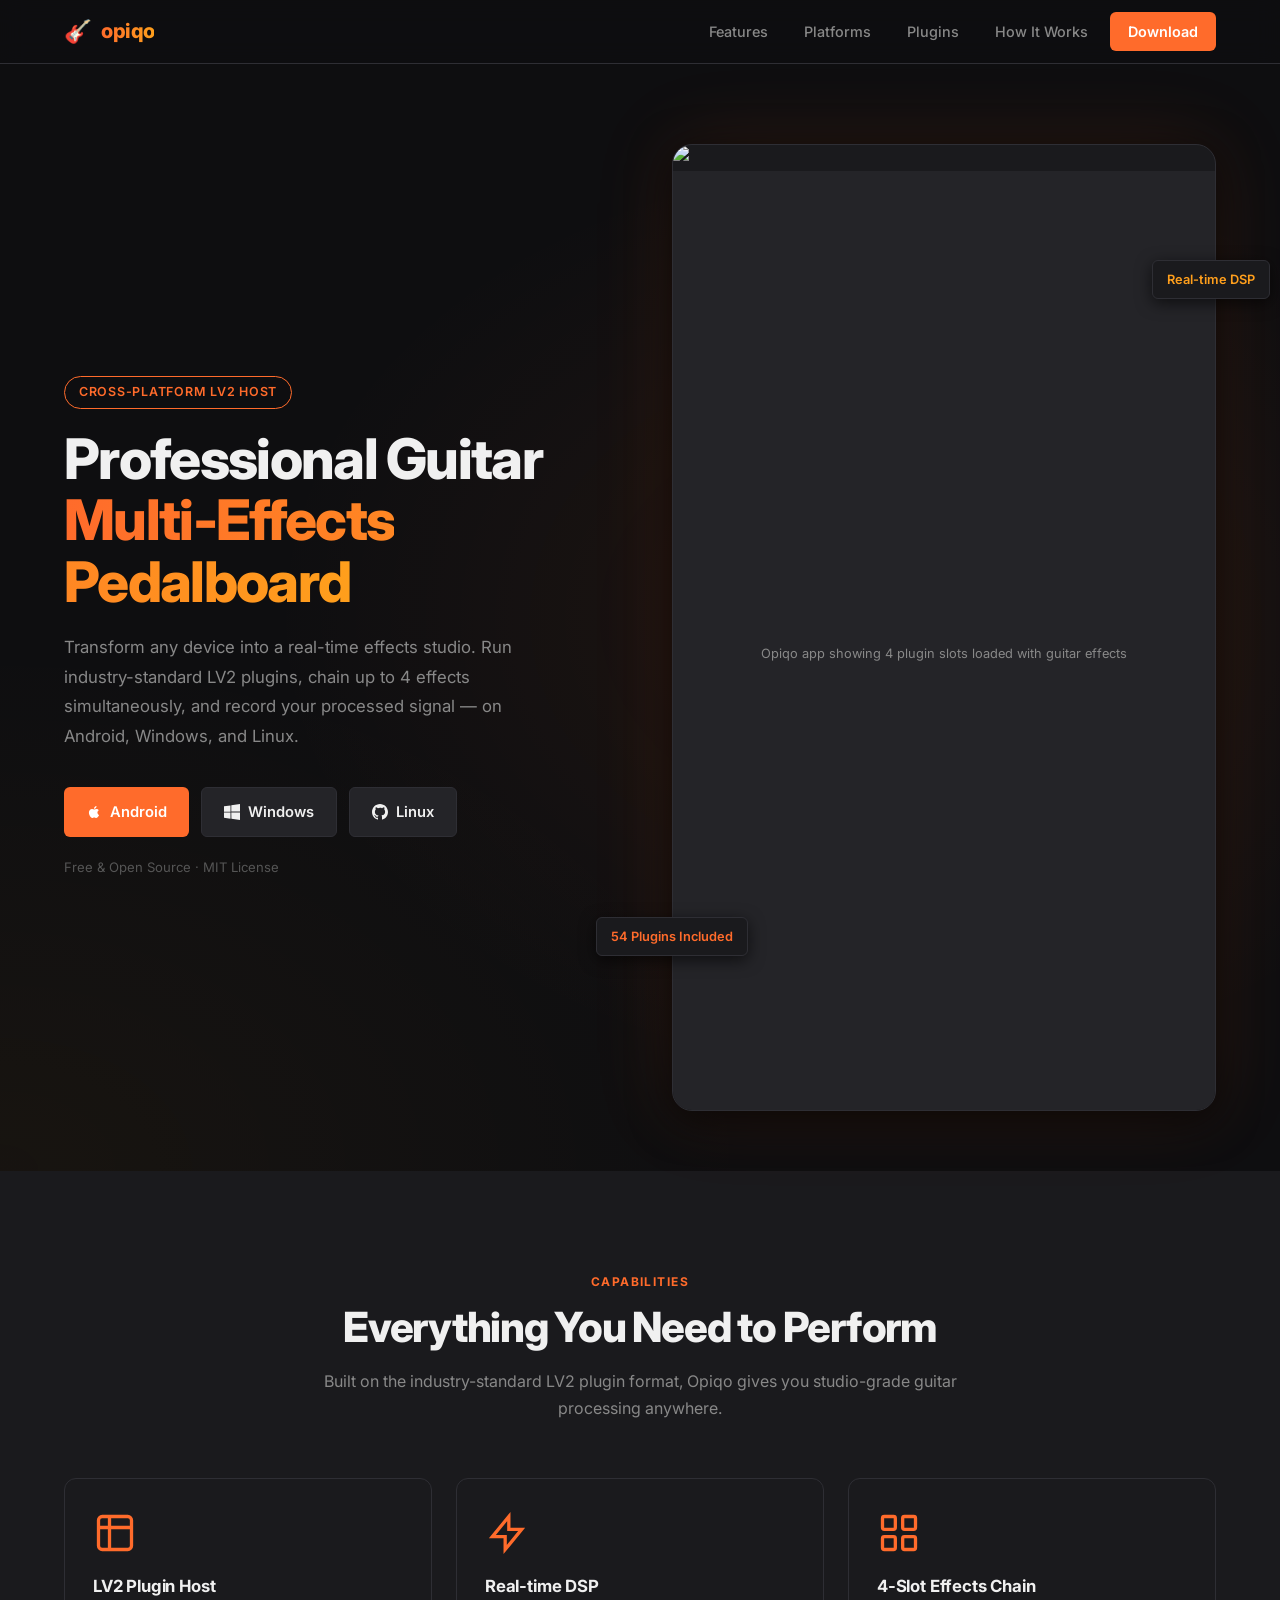
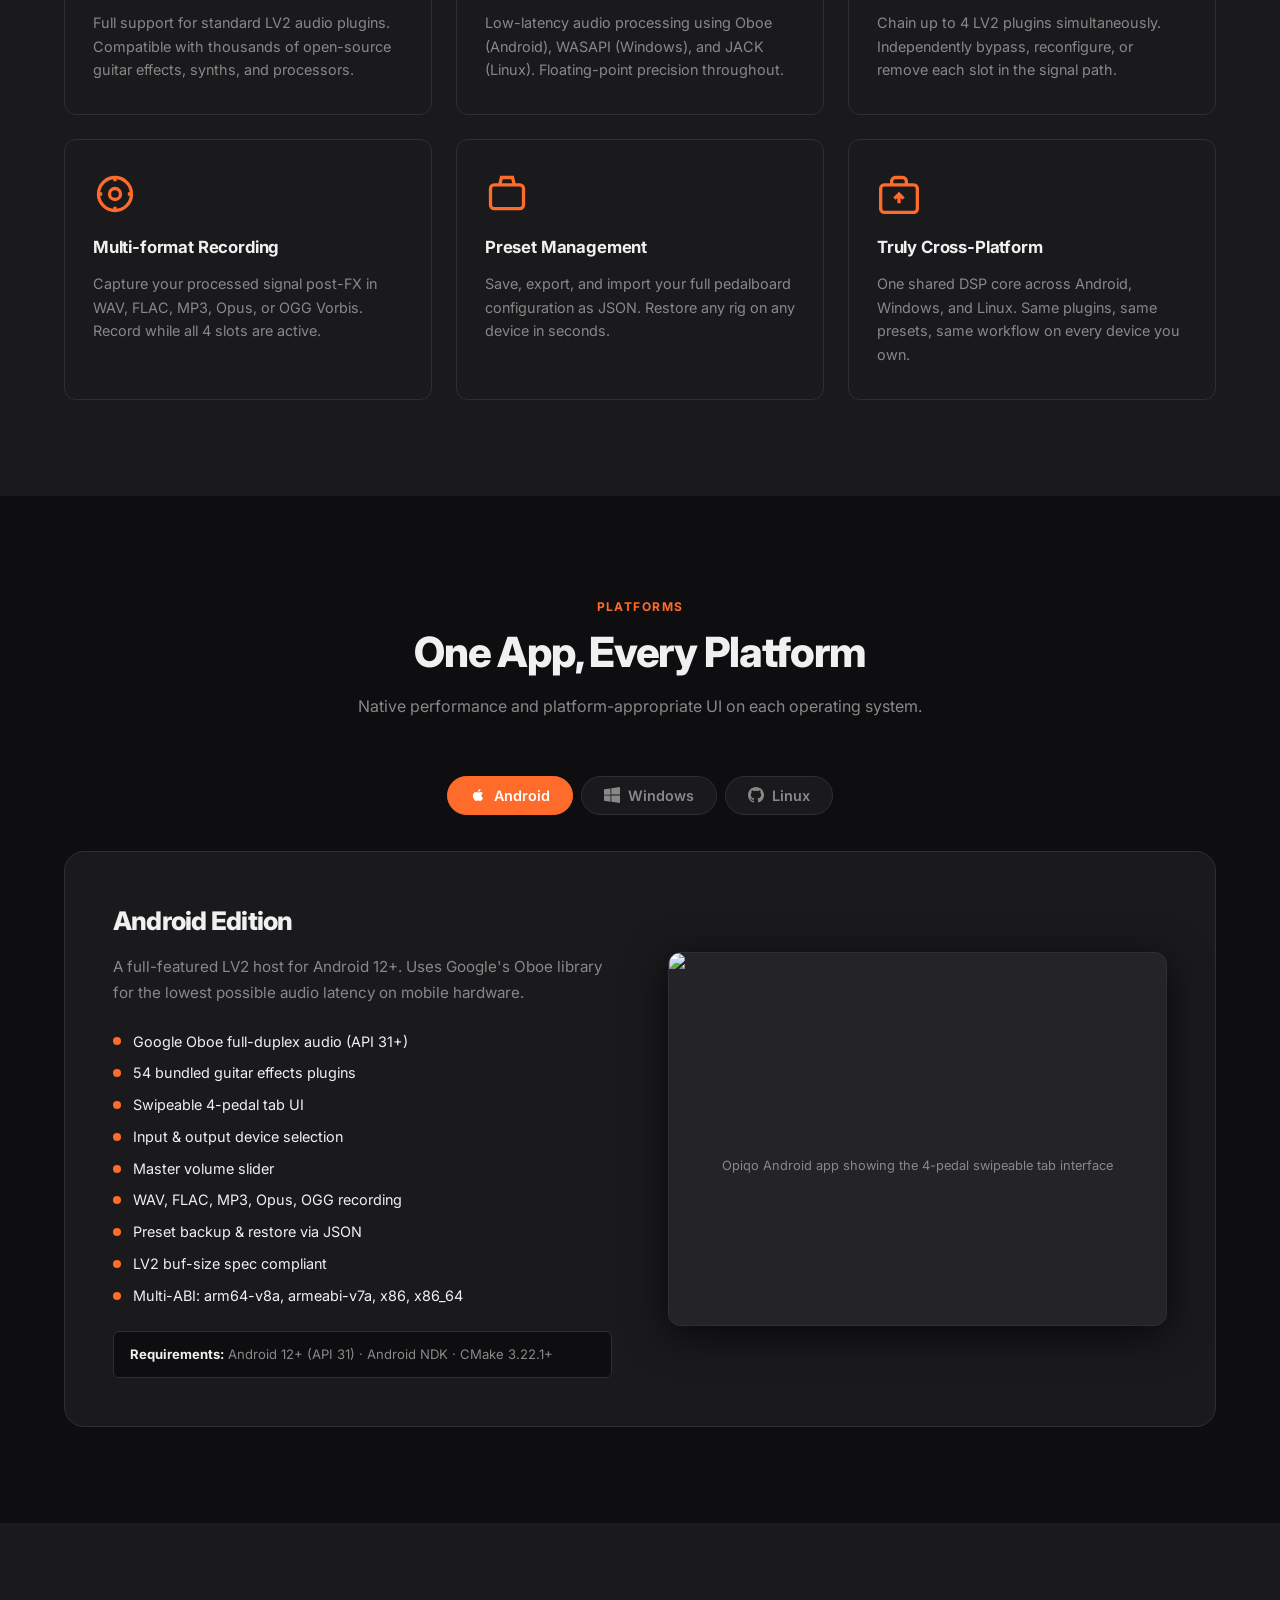
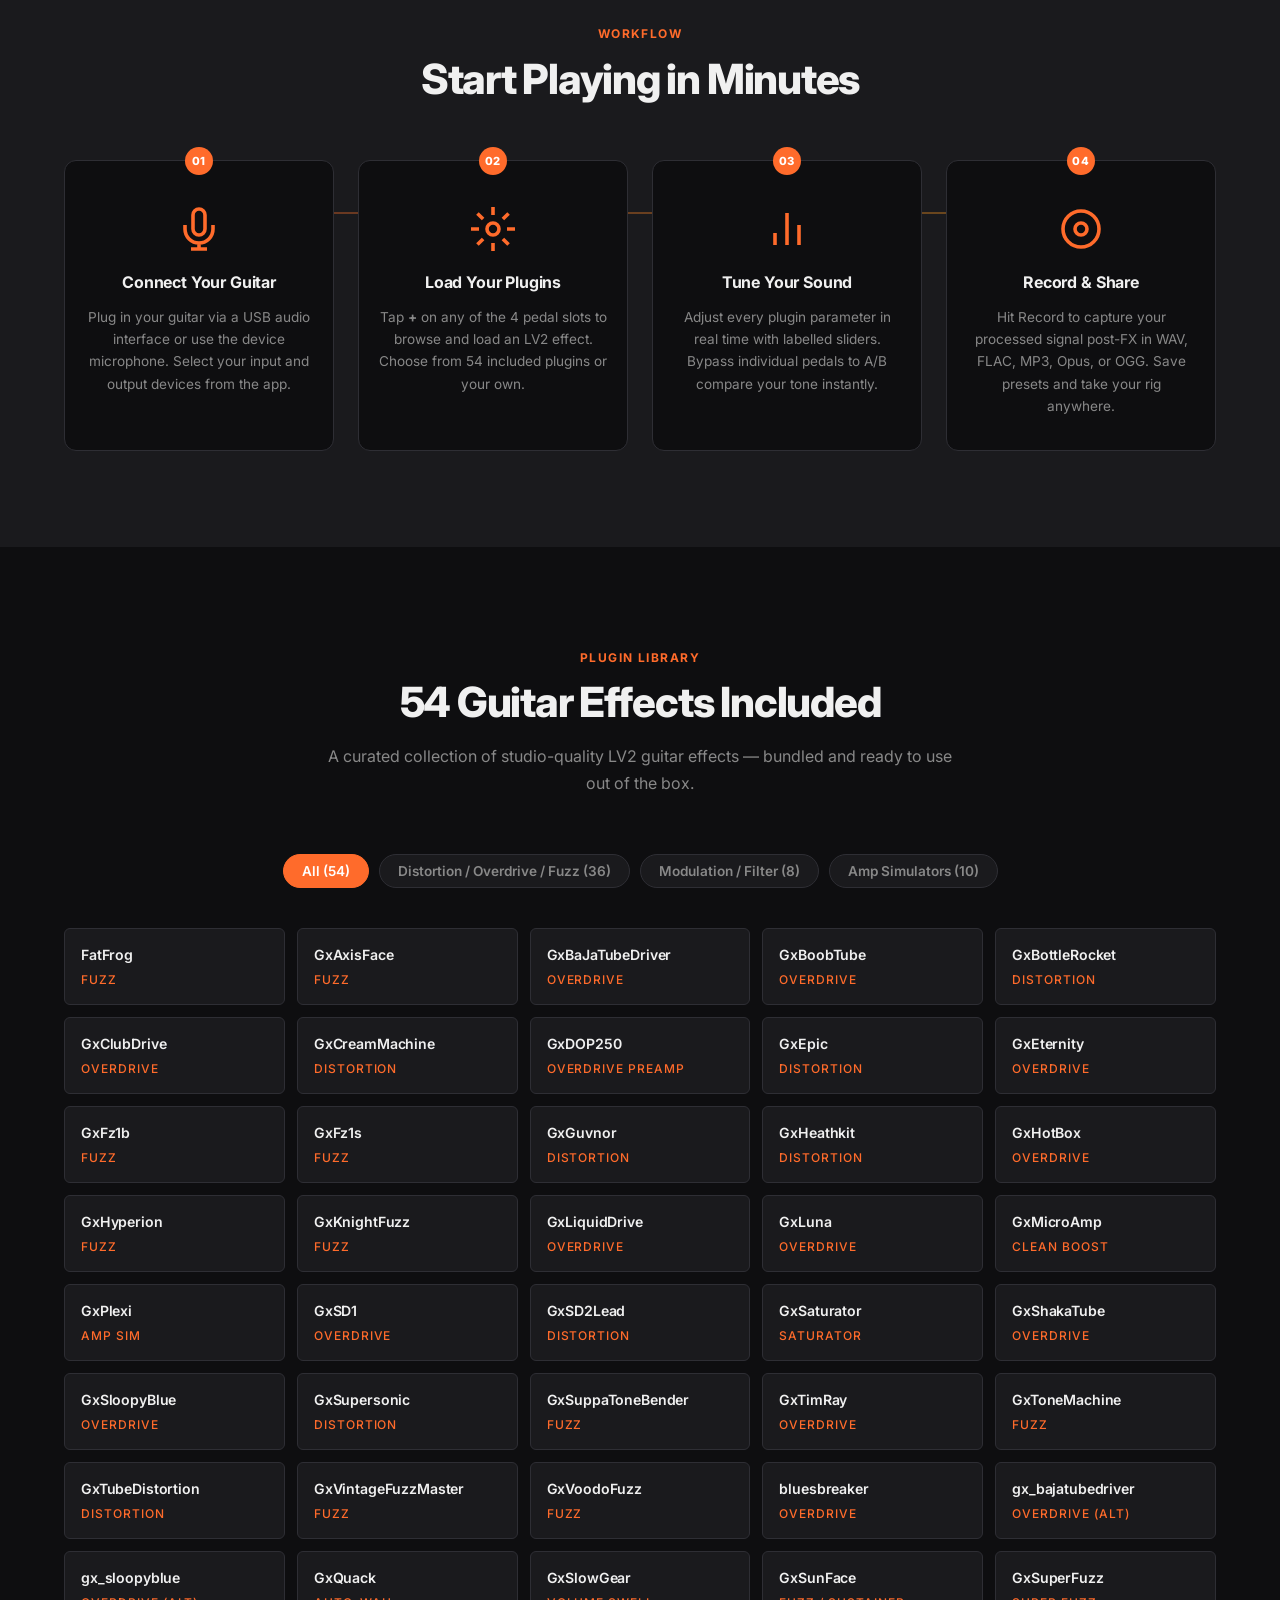
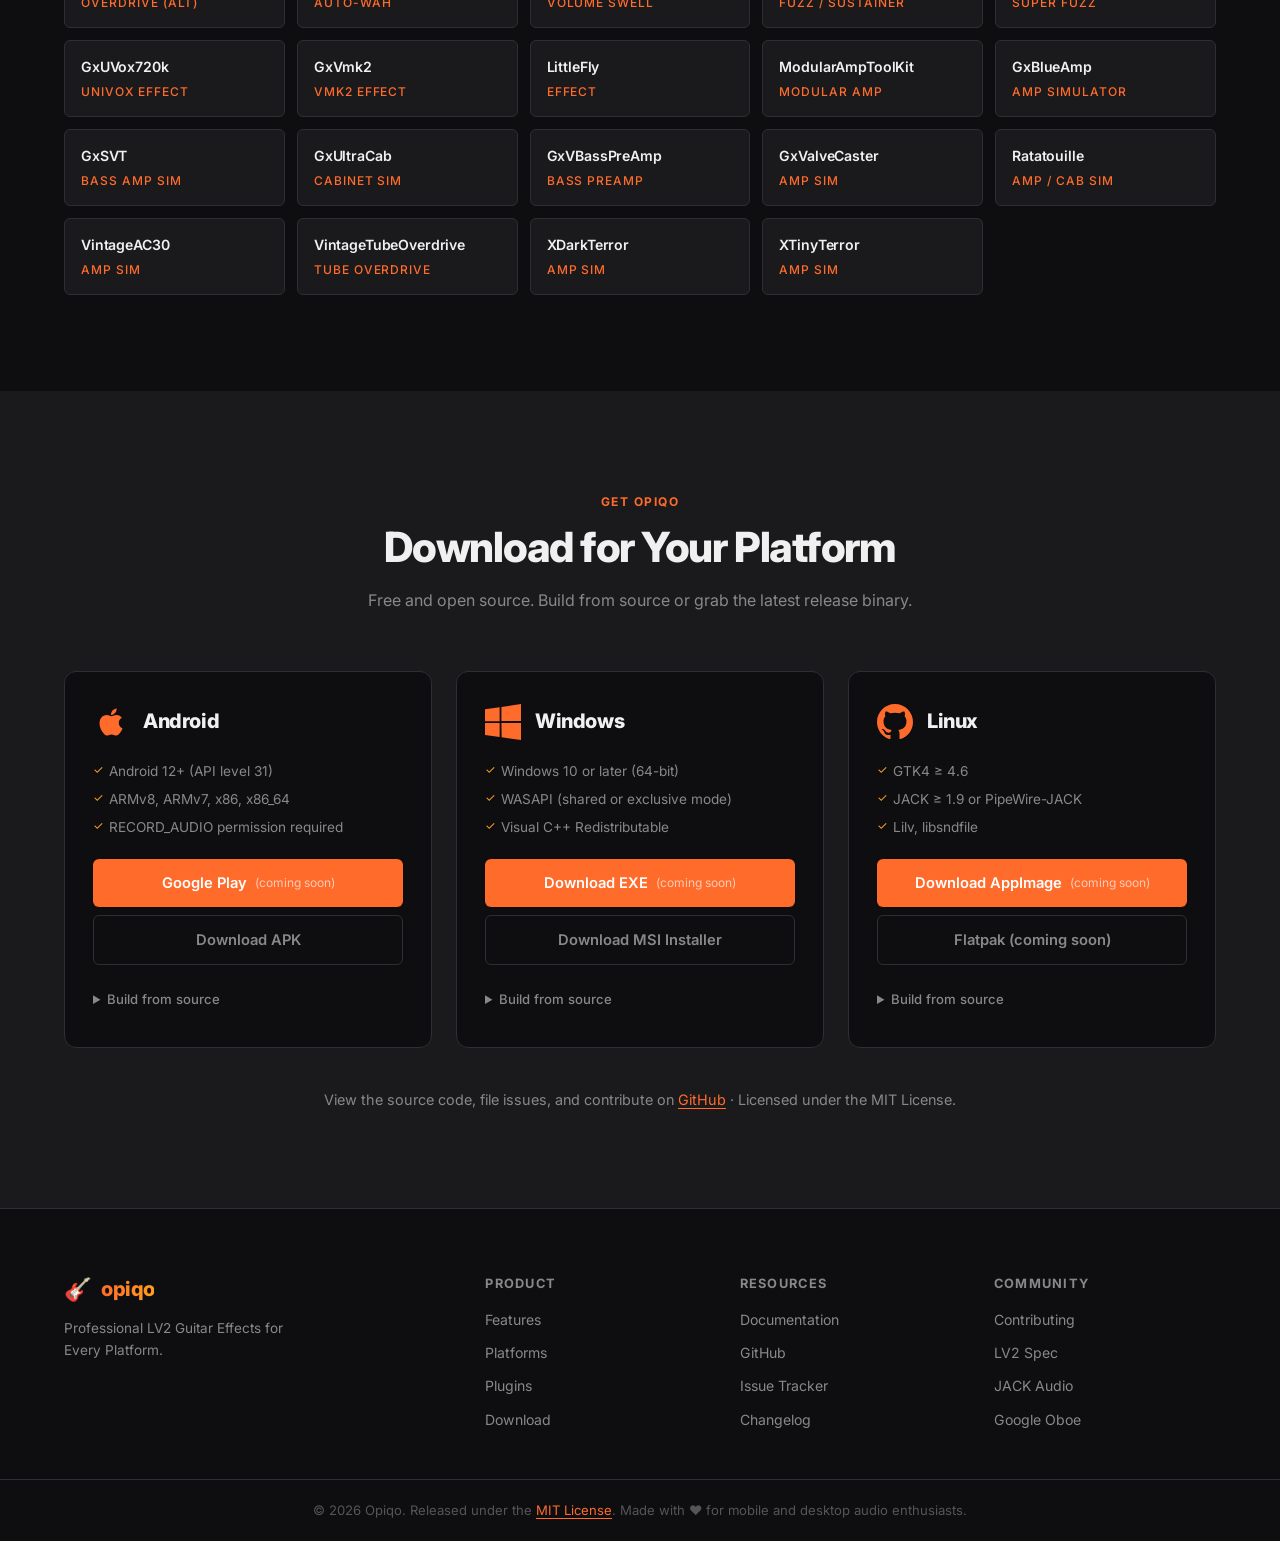
==== index.html @ a272e839 "first commit" ====
<!DOCTYPE html>
<html lang="en">
<head>
  <meta charset="UTF-8" />
  <meta name="viewport" content="width=device-width, initial-scale=1.0" />
  <meta name="description" content="Opiqo — Professional LV2 Guitar Multi-Effects Pedalboard for Android, Windows and Linux. Real-time processing, 4 plugin slots, 54 bundled effects." />
  <meta property="og:title" content="Opiqo — Guitar Multi-Effects Pedalboard" />
  <meta property="og:description" content="Professional LV2 guitar effects for Android, Windows and Linux. Real-time DSP, 4 plugin slots, 54 bundled effects." />
  <meta property="og:type" content="website" />
  <title>Opiqo — Guitar Multi-Effects Pedalboard</title>
  <link rel="preconnect" href="https://fonts.googleapis.com" />
  <link rel="preconnect" href="https://fonts.gstatic.com" crossorigin />
  <link href="https://fonts.googleapis.com/css2?family=Inter:wght@400;500;600;700;800&display=swap" rel="stylesheet" />
  <link rel="stylesheet" href="css/style.css" />
</head>
<body>

  <!-- ===== NAVBAR ===== -->
  <header class="navbar" id="navbar">
    <div class="container navbar__inner">
      <a href="#" class="navbar__logo" aria-label="Opiqo home">
        <span class="logo-icon" aria-hidden="true">🎸</span>
        <span class="logo-text">opiqo</span>
      </a>
      <nav class="navbar__nav" id="navMenu" aria-label="Main navigation">
        <a href="#features" class="nav-link">Features</a>
        <a href="#platforms" class="nav-link">Platforms</a>
        <a href="#plugins" class="nav-link">Plugins</a>
        <a href="#how-it-works" class="nav-link">How It Works</a>
        <a href="#download" class="nav-link nav-link--cta">Download</a>
      </nav>
      <button class="navbar__hamburger" id="hamburgerBtn" aria-label="Toggle navigation" aria-expanded="false" aria-controls="navMenu">
        <span></span><span></span><span></span>
      </button>
    </div>
  </header>

  <main>

    <!-- ===== HERO ===== -->
    <section class="hero" id="hero">
      <div class="container hero__inner">
        <div class="hero__text">
          <span class="hero__badge">Cross-Platform LV2 Host</span>
          <h1 class="hero__title">Professional Guitar<br /><span class="gradient-text">Multi-Effects Pedalboard</span></h1>
          <p class="hero__sub">Transform any device into a real-time effects studio. Run industry-standard LV2 plugins, chain up to 4 effects simultaneously, and record your processed signal — on Android, Windows, and Linux.</p>
          <div class="hero__ctas">
            <a href="#download" class="btn btn--primary">
              <svg class="btn__icon" aria-hidden="true" viewBox="0 0 24 24" fill="currentColor"><path d="M17.05 20.28c-.98.95-2.05.8-3.08.35-1.09-.46-2.09-.48-3.24 0-1.44.62-2.2.44-3.06-.35C2.79 15.25 3.51 7.7 9.05 7.4c1.38.07 2.33.74 3.13.8 1.19-.24 2.33-.93 3.6-.84 1.53.12 2.68.72 3.44 1.84-3.13 1.87-2.38 5.98.48 7.13-.57 1.39-1.32 2.76-2.65 3.95zM12.03 7.25c-.15-2.23 1.66-4.07 3.74-4.25.29 2.58-2.34 4.5-3.74 4.25z"/></svg>
              Android
            </a>
            <a href="#download" class="btn btn--secondary">
              <svg class="btn__icon" aria-hidden="true" viewBox="0 0 24 24" fill="currentColor"><path d="M0 3.449L9.75 2.1v9.451H0m10.949-9.602L24 0v11.4H10.949M0 12.6h9.75v9.451L0 20.699M10.949 12.6H24V24l-12.9-1.801"/></svg>
              Windows
            </a>
            <a href="#download" class="btn btn--secondary">
              <svg class="btn__icon" aria-hidden="true" viewBox="0 0 24 24" fill="currentColor"><path d="M12 0C5.374 0 0 5.373 0 12c0 5.302 3.438 9.8 8.207 11.387.6.113.793-.261.793-.577v-2.234c-3.338.726-4.033-1.416-4.033-1.416-.546-1.387-1.333-1.756-1.333-1.756-1.089-.745.083-.729.083-.729 1.205.084 1.839 1.237 1.839 1.237 1.07 1.834 2.807 1.304 3.492.997.107-.775.418-1.305.762-1.604-2.665-.305-5.467-1.334-5.467-5.931 0-1.311.469-2.381 1.236-3.221-.124-.303-.535-1.524.117-3.176 0 0 1.008-.322 3.301 1.23A11.509 11.509 0 0112 5.803c1.02.005 2.047.138 3.006.404 2.291-1.552 3.297-1.23 3.297-1.23.653 1.653.242 2.874.118 3.176.77.84 1.235 1.911 1.235 3.221 0 4.609-2.807 5.624-5.479 5.921.43.372.823 1.102.823 2.222v3.293c0 .319.192.694.801.576C20.566 21.797 24 17.3 24 12c0-6.627-5.373-12-12-12z"/></svg>
              Linux
            </a>
          </div>
          <p class="hero__note">Free &amp; Open Source · MIT License</p>
        </div>
        <div class="hero__visual">
          <div class="hero__screenshot-wrap">
            <img src="assets/screenshots/hero-app.png" alt="Opiqo app showing 4 plugin slots loaded with guitar effects" class="hero__screenshot" loading="eager" />
            <div class="hero__badge-float hero__badge-float--plugins">54 Plugins Included</div>
            <div class="hero__badge-float hero__badge-float--rt">Real-time DSP</div>
          </div>
        </div>
      </div>
    </section>

    <!-- ===== FEATURES ===== -->
    <section class="section features" id="features">
      <div class="container">
        <div class="section__header reveal">
          <span class="section__eyebrow">Capabilities</span>
          <h2 class="section__title">Everything You Need to Perform</h2>
          <p class="section__desc">Built on the industry-standard LV2 plugin format, Opiqo gives you studio-grade guitar processing anywhere.</p>
        </div>
        <div class="features__grid">

          <div class="feature-card reveal">
            <div class="feature-card__icon" aria-hidden="true">
              <svg viewBox="0 0 24 24" fill="none" stroke="currentColor" stroke-width="1.8"><path d="M9 3H5a2 2 0 00-2 2v4m6-6h10a2 2 0 012 2v4M9 3v18m0 0h10a2 2 0 002-2V9M9 21H5a2 2 0 01-2-2V9m0 0h18"/></svg>
            </div>
            <h3 class="feature-card__title">LV2 Plugin Host</h3>
            <p class="feature-card__desc">Full support for standard LV2 audio plugins. Compatible with thousands of open-source guitar effects, synths, and processors.</p>
          </div>

          <div class="feature-card reveal">
            <div class="feature-card__icon" aria-hidden="true">
              <svg viewBox="0 0 24 24" fill="none" stroke="currentColor" stroke-width="1.8"><path d="M13 10V3L4 14h7v7l9-11h-7z"/></svg>
            </div>
            <h3 class="feature-card__title">Real-time DSP</h3>
            <p class="feature-card__desc">Low-latency audio processing using Oboe (Android), WASAPI (Windows), and JACK (Linux). Floating-point precision throughout.</p>
          </div>

          <div class="feature-card reveal">
            <div class="feature-card__icon" aria-hidden="true">
              <svg viewBox="0 0 24 24" fill="none" stroke="currentColor" stroke-width="1.8"><rect x="3" y="3" width="7" height="7" rx="1"/><rect x="14" y="3" width="7" height="7" rx="1"/><rect x="3" y="14" width="7" height="7" rx="1"/><rect x="14" y="14" width="7" height="7" rx="1"/></svg>
            </div>
            <h3 class="feature-card__title">4-Slot Effects Chain</h3>
            <p class="feature-card__desc">Chain up to 4 LV2 plugins simultaneously. Independently bypass, reconfigure, or remove each slot in the signal path.</p>
          </div>

          <div class="feature-card reveal">
            <div class="feature-card__icon" aria-hidden="true">
              <svg viewBox="0 0 24 24" fill="none" stroke="currentColor" stroke-width="1.8"><circle cx="12" cy="12" r="9"/><circle cx="12" cy="12" r="3"/><path d="M12 3v2M12 19v2M3 12h2M19 12h2"/></svg>
            </div>
            <h3 class="feature-card__title">Multi-format Recording</h3>
            <p class="feature-card__desc">Capture your processed signal post-FX in WAV, FLAC, MP3, Opus, or OGG Vorbis. Record while all 4 slots are active.</p>
          </div>

          <div class="feature-card reveal">
            <div class="feature-card__icon" aria-hidden="true">
              <svg viewBox="0 0 24 24" fill="none" stroke="currentColor" stroke-width="1.8"><path d="M8 7H5a2 2 0 00-2 2v9a2 2 0 002 2h14a2 2 0 002-2V9a2 2 0 00-2-2h-3m-1-4H9l-1 4h8l-1-4z"/></svg>
            </div>
            <h3 class="feature-card__title">Preset Management</h3>
            <p class="feature-card__desc">Save, export, and import your full pedalboard configuration as JSON. Restore any rig on any device in seconds.</p>
          </div>

          <div class="feature-card reveal">
            <div class="feature-card__icon" aria-hidden="true">
              <svg viewBox="0 0 24 24" fill="none" stroke="currentColor" stroke-width="1.8"><rect x="2" y="7" width="20" height="15" rx="2"/><path d="M16 7V5a2 2 0 00-2-2h-4a2 2 0 00-2 2v2"/><path d="M12 12v5M9.5 14.5l2.5-2.5 2.5 2.5"/></svg>
            </div>
            <h3 class="feature-card__title">Truly Cross-Platform</h3>
            <p class="feature-card__desc">One shared DSP core across Android, Windows, and Linux. Same plugins, same presets, same workflow on every device you own.</p>
          </div>

        </div>
      </div>
    </section>

    <!-- ===== PLATFORMS ===== -->
    <section class="section platforms" id="platforms">
      <div class="container">
        <div class="section__header reveal">
          <span class="section__eyebrow">Platforms</span>
          <h2 class="section__title">One App, Every Platform</h2>
          <p class="section__desc">Native performance and platform-appropriate UI on each operating system.</p>
        </div>

        <div class="tabs reveal" role="tablist" aria-label="Platform details">
          <button class="tab tab--active" role="tab" aria-selected="true" aria-controls="tab-android" id="tab-btn-android" data-tab="android">
            <svg class="tab__icon" aria-hidden="true" viewBox="0 0 24 24" fill="currentColor"><path d="M17.05 20.28c-.98.95-2.05.8-3.08.35-1.09-.46-2.09-.48-3.24 0-1.44.62-2.2.44-3.06-.35C2.79 15.25 3.51 7.7 9.05 7.4c1.38.07 2.33.74 3.13.8 1.19-.24 2.33-.93 3.6-.84 1.53.12 2.68.72 3.44 1.84-3.13 1.87-2.38 5.98.48 7.13-.57 1.39-1.32 2.76-2.65 3.95zM12.03 7.25c-.15-2.23 1.66-4.07 3.74-4.25.29 2.58-2.34 4.5-3.74 4.25z"/></svg>
            Android
          </button>
          <button class="tab" role="tab" aria-selected="false" aria-controls="tab-windows" id="tab-btn-windows" data-tab="windows">
            <svg class="tab__icon" aria-hidden="true" viewBox="0 0 24 24" fill="currentColor"><path d="M0 3.449L9.75 2.1v9.451H0m10.949-9.602L24 0v11.4H10.949M0 12.6h9.75v9.451L0 20.699M10.949 12.6H24V24l-12.9-1.801"/></svg>
            Windows
          </button>
          <button class="tab" role="tab" aria-selected="false" aria-controls="tab-linux" id="tab-btn-linux" data-tab="linux">
            <svg class="tab__icon" aria-hidden="true" viewBox="0 0 24 24" fill="currentColor"><path d="M12 0C5.374 0 0 5.373 0 12c0 5.302 3.438 9.8 8.207 11.387.6.113.793-.261.793-.577v-2.234c-3.338.726-4.033-1.416-4.033-1.416-.546-1.387-1.333-1.756-1.333-1.756-1.089-.745.083-.729.083-.729 1.205.084 1.839 1.237 1.839 1.237 1.07 1.834 2.807 1.304 3.492.997.107-.775.418-1.305.762-1.604-2.665-.305-5.467-1.334-5.467-5.931 0-1.311.469-2.381 1.236-3.221-.124-.303-.535-1.524.117-3.176 0 0 1.008-.322 3.301 1.23A11.509 11.509 0 0112 5.803c1.02.005 2.047.138 3.006.404 2.291-1.552 3.297-1.23 3.297-1.23.653 1.653.242 2.874.118 3.176.77.84 1.235 1.911 1.235 3.221 0 4.609-2.807 5.624-5.479 5.921.43.372.823 1.102.823 2.222v3.293c0 .319.192.694.801.576C20.566 21.797 24 17.3 24 12c0-6.627-5.373-12-12-12z"/></svg>
            Linux
          </button>
        </div>

        <div class="tab-panels">

          <div class="tab-panel tab-panel--active" id="tab-android" role="tabpanel" aria-labelledby="tab-btn-android">
            <div class="tab-panel__content">
              <div class="tab-panel__info">
                <h3 class="tab-panel__title">Android Edition</h3>
                <p class="tab-panel__desc">A full-featured LV2 host for Android 12+. Uses Google's Oboe library for the lowest possible audio latency on mobile hardware.</p>
                <ul class="tab-panel__list">
                  <li>Google Oboe full-duplex audio (API 31+)</li>
                  <li>54 bundled guitar effects plugins</li>
                  <li>Swipeable 4-pedal tab UI</li>
                  <li>Input &amp; output device selection</li>
                  <li>Master volume slider</li>
                  <li>WAV, FLAC, MP3, Opus, OGG recording</li>
                  <li>Preset backup &amp; restore via JSON</li>
                  <li>LV2 buf-size spec compliant</li>
                  <li>Multi-ABI: arm64-v8a, armeabi-v7a, x86, x86_64</li>
                </ul>
                <div class="tab-panel__reqs">
                  <strong>Requirements:</strong> Android 12+ (API 31) · Android NDK · CMake 3.22.1+
                </div>
              </div>
              <div class="tab-panel__screenshot">
                <img src="assets/screenshots/android-app.png" alt="Opiqo Android app showing the 4-pedal swipeable tab interface" loading="lazy" />
              </div>
            </div>
          </div>

          <div class="tab-panel" id="tab-windows" role="tabpanel" aria-labelledby="tab-btn-windows" hidden>
            <div class="tab-panel__content">
              <div class="tab-panel__info">
                <h3 class="tab-panel__title">Windows Edition</h3>
                <p class="tab-panel__desc">A native Win32 desktop host with WASAPI audio. Low-latency duplex streaming with a clean 2×2 plugin slot grid layout.</p>
                <ul class="tab-panel__list">
                  <li>WASAPI shared &amp; exclusive duplex streams</li>
                  <li>Win32 native UI — 2×2 plugin slot grid</li>
                  <li>MMCSS real-time audio thread priority</li>
                  <li>IMMDeviceEnumerator hot-plug detection</li>
                  <li>Power toggle state machine (Off / Starting / Running / Error)</li>
                  <li>WAV, MP3, OGG recording with quality selection</li>
                  <li>Settings dialog: sample rate, block size, share mode</li>
                  <li>Full preset import / export</li>
                  <li>MinGW cross-compile supported</li>
                </ul>
                <div class="tab-panel__reqs">
                  <strong>Requirements:</strong> Windows 10+ · MinGW or MSVC · CMake 3.22+
                </div>
              </div>
              <div class="tab-panel__screenshot">
                <img src="assets/screenshots/windows-app.png" alt="Opiqo Windows app showing the 2x2 plugin slot grid layout" loading="lazy" />
              </div>
            </div>
          </div>

          <div class="tab-panel" id="tab-linux" role="tabpanel" aria-labelledby="tab-btn-linux" hidden>
            <div class="tab-panel__content">
              <div class="tab-panel__info">
                <h3 class="tab-panel__title">Linux Edition</h3>
                <p class="tab-panel__desc">A native GTK4 desktop host using JACK Audio Connection Kit. Works on both classic JACK2 and modern PipeWire via the JACK compatibility layer.</p>
                <ul class="tab-panel__list">
                  <li>JACK / PipeWire-JACK duplex audio</li>
                  <li>GTK4 UI — 2×2 plugin slot grid via GtkGrid</li>
                  <li>jack_set_port_registration_callback hot-plug</li>
                  <li>SCHED_FIFO real-time audio thread</li>
                  <li>Power toggle with JACK server-lost recovery</li>
                  <li>WAV, MP3, OGG recording</li>
                  <li>Settings dialog: JACK ports, buffer size (read-only from server)</li>
                  <li>XDG-compliant settings: <code>~/.config/opiqo/settings.json</code></li>
                  <li>X11 and Wayland compatible</li>
                </ul>
                <div class="tab-panel__reqs">
                  <strong>Requirements:</strong> GTK4 ≥ 4.6 · JACK ≥ 1.9 · Lilv · libsndfile · CMake 3.22+
                </div>
              </div>
              <div class="tab-panel__screenshot">
                <img src="assets/screenshots/linux-app.png" alt="Opiqo Linux GTK4 app showing the 2x2 plugin slot grid layout" loading="lazy" />
              </div>
            </div>
          </div>

        </div>
      </div>
    </section>

    <!-- ===== HOW IT WORKS ===== -->
    <section class="section how-it-works" id="how-it-works">
      <div class="container">
        <div class="section__header reveal">
          <span class="section__eyebrow">Workflow</span>
          <h2 class="section__title">Start Playing in Minutes</h2>
        </div>
        <ol class="steps" aria-label="How to use Opiqo">
          <li class="step reveal">
            <div class="step__number" aria-hidden="true">01</div>
            <div class="step__icon" aria-hidden="true">
              <svg viewBox="0 0 24 24" fill="none" stroke="currentColor" stroke-width="1.8"><path d="M12 2a3 3 0 013 3v7a3 3 0 01-6 0V5a3 3 0 013-3z"/><path d="M19 10v2a7 7 0 01-14 0v-2M12 19v3M8 22h8"/></svg>
            </div>
            <h3 class="step__title">Connect Your Guitar</h3>
            <p class="step__desc">Plug in your guitar via a USB audio interface or use the device microphone. Select your input and output devices from the app.</p>
          </li>
          <li class="step reveal">
            <div class="step__number" aria-hidden="true">02</div>
            <div class="step__icon" aria-hidden="true">
              <svg viewBox="0 0 24 24" fill="none" stroke="currentColor" stroke-width="1.8"><circle cx="12" cy="12" r="3"/><path d="M12 1v4M12 19v4M4.22 4.22l2.83 2.83M16.95 16.95l2.83 2.83M1 12h4M19 12h4M4.22 19.78l2.83-2.83M16.95 7.05l2.83-2.83"/></svg>
            </div>
            <h3 class="step__title">Load Your Plugins</h3>
            <p class="step__desc">Tap <strong>+</strong> on any of the 4 pedal slots to browse and load an LV2 effect. Choose from 54 included plugins or your own.</p>
          </li>
          <li class="step reveal">
            <div class="step__number" aria-hidden="true">03</div>
            <div class="step__icon" aria-hidden="true">
              <svg viewBox="0 0 24 24" fill="none" stroke="currentColor" stroke-width="1.8"><line x1="18" y1="20" x2="18" y2="10"/><line x1="12" y1="20" x2="12" y2="4"/><line x1="6" y1="20" x2="6" y2="14"/></svg>
            </div>
            <h3 class="step__title">Tune Your Sound</h3>
            <p class="step__desc">Adjust every plugin parameter in real time with labelled sliders. Bypass individual pedals to A/B compare your tone instantly.</p>
          </li>
          <li class="step reveal">
            <div class="step__number" aria-hidden="true">04</div>
            <div class="step__icon" aria-hidden="true">
              <svg viewBox="0 0 24 24" fill="none" stroke="currentColor" stroke-width="1.8"><circle cx="12" cy="12" r="9"/><circle cx="12" cy="12" r="3"/></svg>
            </div>
            <h3 class="step__title">Record &amp; Share</h3>
            <p class="step__desc">Hit Record to capture your processed signal post-FX in WAV, FLAC, MP3, Opus, or OGG. Save presets and take your rig anywhere.</p>
          </li>
        </ol>
      </div>
    </section>

    <!-- ===== PLUGINS ===== -->
    <section class="section plugins" id="plugins">
      <div class="container">
        <div class="section__header reveal">
          <span class="section__eyebrow">Plugin Library</span>
          <h2 class="section__title">54 Guitar Effects Included</h2>
          <p class="section__desc">A curated collection of studio-quality LV2 guitar effects — bundled and ready to use out of the box.</p>
        </div>

        <div class="plugin-filters reveal" role="group" aria-label="Filter plugins by category">
          <button class="filter-btn filter-btn--active" data-filter="all">All (54)</button>
          <button class="filter-btn" data-filter="distortion">Distortion / Overdrive / Fuzz (36)</button>
          <button class="filter-btn" data-filter="modulation">Modulation / Filter (8)</button>
          <button class="filter-btn" data-filter="amp">Amp Simulators (10)</button>
        </div>

        <div class="plugin-grid" id="pluginGrid" aria-live="polite" aria-label="Plugin list">

          <!-- Distortion / Overdrive / Fuzz -->
          <div class="plugin-card reveal" data-category="distortion"><span class="plugin-card__name">FatFrog</span><span class="plugin-card__type">Fuzz</span></div>
          <div class="plugin-card reveal" data-category="distortion"><span class="plugin-card__name">GxAxisFace</span><span class="plugin-card__type">Fuzz</span></div>
          <div class="plugin-card reveal" data-category="distortion"><span class="plugin-card__name">GxBaJaTubeDriver</span><span class="plugin-card__type">Overdrive</span></div>
          <div class="plugin-card reveal" data-category="distortion"><span class="plugin-card__name">GxBoobTube</span><span class="plugin-card__type">Overdrive</span></div>
          <div class="plugin-card reveal" data-category="distortion"><span class="plugin-card__name">GxBottleRocket</span><span class="plugin-card__type">Distortion</span></div>
          <div class="plugin-card reveal" data-category="distortion"><span class="plugin-card__name">GxClubDrive</span><span class="plugin-card__type">Overdrive</span></div>
          <div class="plugin-card reveal" data-category="distortion"><span class="plugin-card__name">GxCreamMachine</span><span class="plugin-card__type">Distortion</span></div>
          <div class="plugin-card reveal" data-category="distortion"><span class="plugin-card__name">GxDOP250</span><span class="plugin-card__type">Overdrive Preamp</span></div>
          <div class="plugin-card reveal" data-category="distortion"><span class="plugin-card__name">GxEpic</span><span class="plugin-card__type">Distortion</span></div>
          <div class="plugin-card reveal" data-category="distortion"><span class="plugin-card__name">GxEternity</span><span class="plugin-card__type">Overdrive</span></div>
          <div class="plugin-card reveal" data-category="distortion"><span class="plugin-card__name">GxFz1b</span><span class="plugin-card__type">Fuzz</span></div>
          <div class="plugin-card reveal" data-category="distortion"><span class="plugin-card__name">GxFz1s</span><span class="plugin-card__type">Fuzz</span></div>
          <div class="plugin-card reveal" data-category="distortion"><span class="plugin-card__name">GxGuvnor</span><span class="plugin-card__type">Distortion</span></div>
          <div class="plugin-card reveal" data-category="distortion"><span class="plugin-card__name">GxHeathkit</span><span class="plugin-card__type">Distortion</span></div>
          <div class="plugin-card reveal" data-category="distortion"><span class="plugin-card__name">GxHotBox</span><span class="plugin-card__type">Overdrive</span></div>
          <div class="plugin-card reveal" data-category="distortion"><span class="plugin-card__name">GxHyperion</span><span class="plugin-card__type">Fuzz</span></div>
          <div class="plugin-card reveal" data-category="distortion"><span class="plugin-card__name">GxKnightFuzz</span><span class="plugin-card__type">Fuzz</span></div>
          <div class="plugin-card reveal" data-category="distortion"><span class="plugin-card__name">GxLiquidDrive</span><span class="plugin-card__type">Overdrive</span></div>
          <div class="plugin-card reveal" data-category="distortion"><span class="plugin-card__name">GxLuna</span><span class="plugin-card__type">Overdrive</span></div>
          <div class="plugin-card reveal" data-category="distortion"><span class="plugin-card__name">GxMicroAmp</span><span class="plugin-card__type">Clean Boost</span></div>
          <div class="plugin-card reveal" data-category="distortion"><span class="plugin-card__name">GxPlexi</span><span class="plugin-card__type">Amp Sim</span></div>
          <div class="plugin-card reveal" data-category="distortion"><span class="plugin-card__name">GxSD1</span><span class="plugin-card__type">Overdrive</span></div>
          <div class="plugin-card reveal" data-category="distortion"><span class="plugin-card__name">GxSD2Lead</span><span class="plugin-card__type">Distortion</span></div>
          <div class="plugin-card reveal" data-category="distortion"><span class="plugin-card__name">GxSaturator</span><span class="plugin-card__type">Saturator</span></div>
          <div class="plugin-card reveal" data-category="distortion"><span class="plugin-card__name">GxShakaTube</span><span class="plugin-card__type">Overdrive</span></div>
          <div class="plugin-card reveal" data-category="distortion"><span class="plugin-card__name">GxSloopyBlue</span><span class="plugin-card__type">Overdrive</span></div>
          <div class="plugin-card reveal" data-category="distortion"><span class="plugin-card__name">GxSupersonic</span><span class="plugin-card__type">Distortion</span></div>
          <div class="plugin-card reveal" data-category="distortion"><span class="plugin-card__name">GxSuppaToneBender</span><span class="plugin-card__type">Fuzz</span></div>
          <div class="plugin-card reveal" data-category="distortion"><span class="plugin-card__name">GxTimRay</span><span class="plugin-card__type">Overdrive</span></div>
          <div class="plugin-card reveal" data-category="distortion"><span class="plugin-card__name">GxToneMachine</span><span class="plugin-card__type">Fuzz</span></div>
          <div class="plugin-card reveal" data-category="distortion"><span class="plugin-card__name">GxTubeDistortion</span><span class="plugin-card__type">Distortion</span></div>
          <div class="plugin-card reveal" data-category="distortion"><span class="plugin-card__name">GxVintageFuzzMaster</span><span class="plugin-card__type">Fuzz</span></div>
          <div class="plugin-card reveal" data-category="distortion"><span class="plugin-card__name">GxVoodoFuzz</span><span class="plugin-card__type">Fuzz</span></div>
          <div class="plugin-card reveal" data-category="distortion"><span class="plugin-card__name">bluesbreaker</span><span class="plugin-card__type">Overdrive</span></div>
          <div class="plugin-card reveal" data-category="distortion"><span class="plugin-card__name">gx_bajatubedriver</span><span class="plugin-card__type">Overdrive (alt)</span></div>
          <div class="plugin-card reveal" data-category="distortion"><span class="plugin-card__name">gx_sloopyblue</span><span class="plugin-card__type">Overdrive (alt)</span></div>

          <!-- Modulation / Filter / Special Effects -->
          <div class="plugin-card reveal" data-category="modulation"><span class="plugin-card__name">GxQuack</span><span class="plugin-card__type">Auto-wah</span></div>
          <div class="plugin-card reveal" data-category="modulation"><span class="plugin-card__name">GxSlowGear</span><span class="plugin-card__type">Volume Swell</span></div>
          <div class="plugin-card reveal" data-category="modulation"><span class="plugin-card__name">GxSunFace</span><span class="plugin-card__type">Fuzz / Sustainer</span></div>
          <div class="plugin-card reveal" data-category="modulation"><span class="plugin-card__name">GxSuperFuzz</span><span class="plugin-card__type">Super Fuzz</span></div>
          <div class="plugin-card reveal" data-category="modulation"><span class="plugin-card__name">GxUVox720k</span><span class="plugin-card__type">UniVox Effect</span></div>
          <div class="plugin-card reveal" data-category="modulation"><span class="plugin-card__name">GxVmk2</span><span class="plugin-card__type">VMK2 Effect</span></div>
          <div class="plugin-card reveal" data-category="modulation"><span class="plugin-card__name">LittleFly</span><span class="plugin-card__type">Effect</span></div>
          <div class="plugin-card reveal" data-category="modulation"><span class="plugin-card__name">ModularAmpToolKit</span><span class="plugin-card__type">Modular Amp</span></div>

          <!-- Amp Simulators -->
          <div class="plugin-card reveal" data-category="amp"><span class="plugin-card__name">GxBlueAmp</span><span class="plugin-card__type">Amp Simulator</span></div>
          <div class="plugin-card reveal" data-category="amp"><span class="plugin-card__name">GxSVT</span><span class="plugin-card__type">Bass Amp Sim</span></div>
          <div class="plugin-card reveal" data-category="amp"><span class="plugin-card__name">GxUltraCab</span><span class="plugin-card__type">Cabinet Sim</span></div>
          <div class="plugin-card reveal" data-category="amp"><span class="plugin-card__name">GxVBassPreAmp</span><span class="plugin-card__type">Bass Preamp</span></div>
          <div class="plugin-card reveal" data-category="amp"><span class="plugin-card__name">GxValveCaster</span><span class="plugin-card__type">Amp Sim</span></div>
          <div class="plugin-card reveal" data-category="amp"><span class="plugin-card__name">Ratatouille</span><span class="plugin-card__type">Amp / Cab Sim</span></div>
          <div class="plugin-card reveal" data-category="amp"><span class="plugin-card__name">VintageAC30</span><span class="plugin-card__type">Amp Sim</span></div>
          <div class="plugin-card reveal" data-category="amp"><span class="plugin-card__name">VintageTubeOverdrive</span><span class="plugin-card__type">Tube Overdrive</span></div>
          <div class="plugin-card reveal" data-category="amp"><span class="plugin-card__name">XDarkTerror</span><span class="plugin-card__type">Amp Sim</span></div>
          <div class="plugin-card reveal" data-category="amp"><span class="plugin-card__name">XTinyTerror</span><span class="plugin-card__type">Amp Sim</span></div>

        </div>
      </div>
    </section>

    <!-- ===== DOWNLOAD ===== -->
    <section class="section download" id="download">
      <div class="container">
        <div class="section__header reveal">
          <span class="section__eyebrow">Get Opiqo</span>
          <h2 class="section__title">Download for Your Platform</h2>
          <p class="section__desc">Free and open source. Build from source or grab the latest release binary.</p>
        </div>
        <div class="download-grid">

          <div class="download-card reveal">
            <div class="download-card__header">
              <svg class="download-card__icon" aria-hidden="true" viewBox="0 0 24 24" fill="currentColor"><path d="M17.05 20.28c-.98.95-2.05.8-3.08.35-1.09-.46-2.09-.48-3.24 0-1.44.62-2.2.44-3.06-.35C2.79 15.25 3.51 7.7 9.05 7.4c1.38.07 2.33.74 3.13.8 1.19-.24 2.33-.93 3.6-.84 1.53.12 2.68.72 3.44 1.84-3.13 1.87-2.38 5.98.48 7.13-.57 1.39-1.32 2.76-2.65 3.95zM12.03 7.25c-.15-2.23 1.66-4.07 3.74-4.25.29 2.58-2.34 4.5-3.74 4.25z"/></svg>
              <h3 class="download-card__title">Android</h3>
            </div>
            <ul class="download-card__reqs">
              <li>Android 12+ (API level 31)</li>
              <li>ARMv8, ARMv7, x86, x86_64</li>
              <li>RECORD_AUDIO permission required</li>
            </ul>
            <div class="download-card__actions">
              <a href="#download" class="btn btn--primary btn--full">Google Play <span class="btn__soon">(coming soon)</span></a>
              <a href="#download" class="btn btn--ghost btn--full">Download APK</a>
            </div>
            <div class="download-card__build">
              <details>
                <summary>Build from source</summary>
                <pre><code>git clone https://github.com/opiqo/opiqo.git
cd opiqo
./gradlew assembleRelease</code></pre>
              </details>
            </div>
          </div>

          <div class="download-card reveal">
            <div class="download-card__header">
              <svg class="download-card__icon" aria-hidden="true" viewBox="0 0 24 24" fill="currentColor"><path d="M0 3.449L9.75 2.1v9.451H0m10.949-9.602L24 0v11.4H10.949M0 12.6h9.75v9.451L0 20.699M10.949 12.6H24V24l-12.9-1.801"/></svg>
              <h3 class="download-card__title">Windows</h3>
            </div>
            <ul class="download-card__reqs">
              <li>Windows 10 or later (64-bit)</li>
              <li>WASAPI (shared or exclusive mode)</li>
              <li>Visual C++ Redistributable</li>
            </ul>
            <div class="download-card__actions">
              <a href="#download" class="btn btn--primary btn--full">Download EXE <span class="btn__soon">(coming soon)</span></a>
              <a href="#download" class="btn btn--ghost btn--full">Download MSI Installer</a>
            </div>
            <div class="download-card__build">
              <details>
                <summary>Build from source</summary>
                <pre><code>cmake --preset windows-default
cmake --build build-windows -j4</code></pre>
              </details>
            </div>
          </div>

          <div class="download-card reveal">
            <div class="download-card__header">
              <svg class="download-card__icon" aria-hidden="true" viewBox="0 0 24 24" fill="currentColor"><path d="M12 0C5.374 0 0 5.373 0 12c0 5.302 3.438 9.8 8.207 11.387.6.113.793-.261.793-.577v-2.234c-3.338.726-4.033-1.416-4.033-1.416-.546-1.387-1.333-1.756-1.333-1.756-1.089-.745.083-.729.083-.729 1.205.084 1.839 1.237 1.839 1.237 1.07 1.834 2.807 1.304 3.492.997.107-.775.418-1.305.762-1.604-2.665-.305-5.467-1.334-5.467-5.931 0-1.311.469-2.381 1.236-3.221-.124-.303-.535-1.524.117-3.176 0 0 1.008-.322 3.301 1.23A11.509 11.509 0 0112 5.803c1.02.005 2.047.138 3.006.404 2.291-1.552 3.297-1.23 3.297-1.23.653 1.653.242 2.874.118 3.176.77.84 1.235 1.911 1.235 3.221 0 4.609-2.807 5.624-5.479 5.921.43.372.823 1.102.823 2.222v3.293c0 .319.192.694.801.576C20.566 21.797 24 17.3 24 12c0-6.627-5.373-12-12-12z"/></svg>
              <h3 class="download-card__title">Linux</h3>
            </div>
            <ul class="download-card__reqs">
              <li>GTK4 ≥ 4.6</li>
              <li>JACK ≥ 1.9 or PipeWire-JACK</li>
              <li>Lilv, libsndfile</li>
            </ul>
            <div class="download-card__actions">
              <a href="#download" class="btn btn--primary btn--full">Download AppImage <span class="btn__soon">(coming soon)</span></a>
              <a href="#download" class="btn btn--ghost btn--full">Flatpak (coming soon)</a>
            </div>
            <div class="download-card__build">
              <details>
                <summary>Build from source</summary>
                <pre><code>sudo apt install libgtk-4-dev libjack-jackd2-dev \
  liblilv-dev libsndfile1-dev cmake
cmake --preset linux-default
cmake --build build-linux -j$(nproc)</code></pre>
              </details>
            </div>
          </div>

        </div><!-- /download-grid -->

        <p class="download__oss-note reveal">
          View the source code, file issues, and contribute on
          <a href="#download" class="link">GitHub</a> · Licensed under the MIT License.
        </p>
      </div>
    </section>

  </main>

  <!-- ===== FOOTER ===== -->
  <footer class="footer">
    <div class="container footer__inner">
      <div class="footer__brand">
        <a href="#" class="navbar__logo" aria-label="Opiqo home">
          <span class="logo-icon" aria-hidden="true">🎸</span>
          <span class="logo-text">opiqo</span>
        </a>
        <p class="footer__tagline">Professional LV2 Guitar Effects for Every Platform.</p>
      </div>
      <nav class="footer__nav" aria-label="Footer navigation">
        <div class="footer__col">
          <h4 class="footer__col-title">Product</h4>
          <a href="#features" class="footer__link">Features</a>
          <a href="#platforms" class="footer__link">Platforms</a>
          <a href="#plugins" class="footer__link">Plugins</a>
          <a href="#download" class="footer__link">Download</a>
        </div>
        <div class="footer__col">
          <h4 class="footer__col-title">Resources</h4>
          <a href="#download" class="footer__link">Documentation</a>
          <a href="#download" class="footer__link">GitHub</a>
          <a href="#download" class="footer__link">Issue Tracker</a>
          <a href="#download" class="footer__link">Changelog</a>
        </div>
        <div class="footer__col">
          <h4 class="footer__col-title">Community</h4>
          <a href="#download" class="footer__link">Contributing</a>
          <a href="https://lv2plug.in/" class="footer__link" target="_blank" rel="noopener noreferrer">LV2 Spec</a>
          <a href="https://jackaudio.org/" class="footer__link" target="_blank" rel="noopener noreferrer">JACK Audio</a>
          <a href="https://github.com/google/oboe" class="footer__link" target="_blank" rel="noopener noreferrer">Google Oboe</a>
        </div>
      </nav>
    </div>
    <div class="footer__bottom">
      <div class="container">
        <p>© 2026 Opiqo. Released under the <a href="#download" class="link">MIT License</a>. Made with ♥ for mobile and desktop audio enthusiasts.</p>
      </div>
    </div>
  </footer>

  <script src="js/main.js"></script>
</body>
</html>
---- css/style.css ----
/* ============================================
   OPIQO — STYLE.CSS
   Dark guitar theme with electric orange accent
   ============================================ */

/* ---------- CSS Reset ---------- */
*, *::before, *::after { box-sizing: border-box; margin: 0; padding: 0; }
html { scroll-behavior: smooth; }
body {
  font-family: 'Inter', system-ui, sans-serif;
  background: var(--color-bg);
  color: var(--color-text);
  line-height: 1.65;
  -webkit-font-smoothing: antialiased;
}
img { display: block; max-width: 100%; height: auto; }
button { cursor: pointer; border: none; background: none; font-family: inherit; }
a { color: inherit; text-decoration: none; }
ul, ol { list-style: none; }
code, pre { font-family: 'Courier New', monospace; }

/* ---------- Custom Properties ---------- */
:root {
  --color-bg:       #0e0e10;
  --color-surface:  #1a1a1d;
  --color-surface2: #242428;
  --color-border:   #2e2e34;
  --color-accent:   #ff6b2b;
  --color-accent2:  #ff9f1c;
  --color-text:     #f0f0f0;
  --color-muted:    #888;
  --color-muted2:   #555;

  --radius-sm:  6px;
  --radius-md:  12px;
  --radius-lg:  20px;
  --radius-xl:  32px;

  --shadow-sm:  0 1px 3px rgba(0,0,0,.5);
  --shadow-md:  0 4px 16px rgba(0,0,0,.6);
  --shadow-lg:  0 8px 40px rgba(0,0,0,.7);

  --transition: 220ms ease;

  --navbar-h:   64px;
}

/* ---------- Utility ---------- */
.container {
  width: 100%;
  max-width: 1200px;
  margin-inline: auto;
  padding-inline: 24px;
}

.gradient-text {
  background: linear-gradient(90deg, var(--color-accent), var(--color-accent2));
  -webkit-background-clip: text;
  -webkit-text-fill-color: transparent;
  background-clip: text;
}

.link {
  color: var(--color-accent);
  text-decoration: underline;
  text-underline-offset: 3px;
}
.link:hover { color: var(--color-accent2); }

/* ---------- Reveal Animation ---------- */
.reveal {
  opacity: 0;
  transform: translateY(24px);
  transition: opacity 0.55s ease, transform 0.55s ease;
}
.reveal.visible {
  opacity: 1;
  transform: translateY(0);
}

/* ---------- NAVBAR ---------- */
.navbar {
  position: sticky;
  top: 0;
  z-index: 100;
  height: var(--navbar-h);
  background: rgba(14, 14, 16, 0.88);
  backdrop-filter: blur(12px);
  -webkit-backdrop-filter: blur(12px);
  border-bottom: 1px solid var(--color-border);
  transition: box-shadow var(--transition);
}
.navbar.scrolled { box-shadow: 0 2px 20px rgba(0,0,0,.5); }
.navbar__inner {
  height: 100%;
  display: flex;
  align-items: center;
  justify-content: space-between;
  gap: 24px;
}
.navbar__logo {
  display: flex;
  align-items: center;
  gap: 10px;
  font-weight: 800;
  font-size: 1.25rem;
  letter-spacing: -0.03em;
}
.logo-icon { font-size: 1.4rem; line-height: 1; }
.logo-text {
  background: linear-gradient(90deg, var(--color-accent), var(--color-accent2));
  -webkit-background-clip: text;
  -webkit-text-fill-color: transparent;
  background-clip: text;
}
.navbar__nav {
  display: flex;
  align-items: center;
  gap: 8px;
}
.nav-link {
  padding: 8px 14px;
  border-radius: var(--radius-sm);
  font-size: 0.9rem;
  font-weight: 500;
  color: var(--color-muted);
  transition: color var(--transition), background var(--transition);
}
.nav-link:hover { color: var(--color-text); background: var(--color-surface2); }
.nav-link--cta {
  background: var(--color-accent);
  color: #fff;
  font-weight: 600;
  padding: 8px 18px;
}
.nav-link--cta:hover { background: var(--color-accent2); color: #fff; }

.navbar__hamburger {
  display: none;
  flex-direction: column;
  gap: 5px;
  padding: 8px;
  border-radius: var(--radius-sm);
}
.navbar__hamburger span {
  display: block;
  width: 22px;
  height: 2px;
  background: var(--color-text);
  border-radius: 2px;
  transition: transform var(--transition), opacity var(--transition);
}
.navbar__hamburger[aria-expanded="true"] span:nth-child(1) { transform: translateY(7px) rotate(45deg); }
.navbar__hamburger[aria-expanded="true"] span:nth-child(2) { opacity: 0; }
.navbar__hamburger[aria-expanded="true"] span:nth-child(3) { transform: translateY(-7px) rotate(-45deg); }

/* ---------- HERO ---------- */
.hero {
  min-height: calc(100vh - var(--navbar-h));
  display: flex;
  align-items: center;
  padding-block: 80px 60px;
  background:
    radial-gradient(ellipse 70% 60% at 70% 50%, rgba(255,107,43,.07) 0%, transparent 70%),
    radial-gradient(ellipse 100% 80% at 0% 100%, rgba(255,159,28,.04) 0%, transparent 60%),
    var(--color-bg);
}
.hero__inner {
  display: grid;
  grid-template-columns: 1fr 1fr;
  gap: 64px;
  align-items: center;
}
.hero__badge {
  display: inline-block;
  padding: 5px 14px;
  border: 1px solid var(--color-accent);
  border-radius: 99px;
  font-size: 0.78rem;
  font-weight: 600;
  color: var(--color-accent);
  letter-spacing: 0.06em;
  text-transform: uppercase;
  margin-bottom: 20px;
}
.hero__title {
  font-size: clamp(2.2rem, 5vw, 3.5rem);
  font-weight: 800;
  line-height: 1.1;
  letter-spacing: -0.03em;
  margin-bottom: 20px;
}
.hero__sub {
  font-size: 1.05rem;
  color: var(--color-muted);
  max-width: 500px;
  margin-bottom: 36px;
  line-height: 1.75;
}
.hero__ctas {
  display: flex;
  flex-wrap: wrap;
  gap: 12px;
  margin-bottom: 20px;
}
.hero__note {
  font-size: 0.82rem;
  color: var(--color-muted2);
}
.hero__visual { position: relative; }
.hero__screenshot-wrap {
  position: relative;
  border-radius: var(--radius-lg);
  overflow: visible;
}
.hero__screenshot {
  width: 100%;
  border-radius: var(--radius-lg);
  border: 1px solid var(--color-border);
  background: var(--color-surface);
  aspect-ratio: 9/16;
  object-fit: cover;
  box-shadow: var(--shadow-lg), 0 0 80px rgba(255,107,43,.15);
}
.hero__badge-float {
  position: absolute;
  background: var(--color-surface);
  border: 1px solid var(--color-border);
  border-radius: var(--radius-sm);
  padding: 8px 14px;
  font-size: 0.8rem;
  font-weight: 600;
  white-space: nowrap;
  box-shadow: var(--shadow-md);
}
.hero__badge-float--plugins {
  bottom: 16%;
  left: -14%;
  color: var(--color-accent);
}
.hero__badge-float--rt {
  top: 12%;
  right: -10%;
  color: var(--color-accent2);
}

/* ---------- BUTTONS ---------- */
.btn {
  display: inline-flex;
  align-items: center;
  gap: 8px;
  padding: 12px 22px;
  border-radius: var(--radius-sm);
  font-size: 0.92rem;
  font-weight: 600;
  transition: background var(--transition), color var(--transition), transform var(--transition), box-shadow var(--transition);
  text-decoration: none;
}
.btn:active { transform: scale(0.97); }
.btn--primary {
  background: var(--color-accent);
  color: #fff;
}
.btn--primary:hover { background: var(--color-accent2); box-shadow: 0 4px 20px rgba(255,107,43,.4); }
.btn--secondary {
  background: var(--color-surface2);
  color: var(--color-text);
  border: 1px solid var(--color-border);
}
.btn--secondary:hover { background: var(--color-surface); border-color: var(--color-accent); }
.btn--ghost {
  background: transparent;
  color: var(--color-muted);
  border: 1px solid var(--color-border);
}
.btn--ghost:hover { color: var(--color-text); border-color: var(--color-muted2); }
.btn--full { width: 100%; justify-content: center; }
.btn__icon { width: 16px; height: 16px; flex-shrink: 0; }
.btn__soon { font-size: 0.75rem; font-weight: 400; opacity: 0.65; }

/* ---------- SECTIONS ---------- */
.section { padding-block: 96px; }
.section:nth-child(even) { background: var(--color-surface); }
.section__header {
  text-align: center;
  max-width: 640px;
  margin-inline: auto;
  margin-bottom: 56px;
}
.section__eyebrow {
  display: inline-block;
  font-size: 0.75rem;
  font-weight: 700;
  letter-spacing: 0.12em;
  text-transform: uppercase;
  color: var(--color-accent);
  margin-bottom: 12px;
}
.section__title {
  font-size: clamp(1.8rem, 4vw, 2.6rem);
  font-weight: 800;
  letter-spacing: -0.03em;
  line-height: 1.15;
  margin-bottom: 16px;
}
.section__desc {
  color: var(--color-muted);
  font-size: 1rem;
  line-height: 1.7;
}

/* ---------- FEATURES ---------- */
.features__grid {
  display: grid;
  grid-template-columns: repeat(3, 1fr);
  gap: 24px;
}
.feature-card {
  background: var(--color-surface);
  border: 1px solid var(--color-border);
  border-radius: var(--radius-md);
  padding: 32px 28px;
  transition: border-color var(--transition), box-shadow var(--transition), transform var(--transition);
}
.feature-card:hover {
  border-color: var(--color-accent);
  box-shadow: 0 0 0 1px var(--color-accent), var(--shadow-md);
  transform: translateY(-3px);
}
.feature-card__icon {
  width: 44px;
  height: 44px;
  color: var(--color-accent);
  margin-bottom: 18px;
}
.feature-card__icon svg { width: 100%; height: 100%; }
.feature-card__title {
  font-size: 1.05rem;
  font-weight: 700;
  margin-bottom: 10px;
  letter-spacing: -0.01em;
}
.feature-card__desc {
  font-size: 0.9rem;
  color: var(--color-muted);
  line-height: 1.65;
}

/* ---------- PLATFORMS / TABS ---------- */
.platforms { background: var(--color-bg); }
.tabs {
  display: flex;
  gap: 8px;
  justify-content: center;
  flex-wrap: wrap;
  margin-bottom: 36px;
}
.tab {
  display: flex;
  align-items: center;
  gap: 8px;
  padding: 10px 22px;
  border-radius: 99px;
  font-size: 0.9rem;
  font-weight: 600;
  color: var(--color-muted);
  border: 1px solid var(--color-border);
  background: var(--color-surface);
  transition: all var(--transition);
}
.tab:hover { color: var(--color-text); border-color: var(--color-muted2); }
.tab--active {
  background: var(--color-accent);
  color: #fff;
  border-color: var(--color-accent);
}
.tab__icon { width: 16px; height: 16px; flex-shrink: 0; }

.tab-panel { display: none; }
.tab-panel--active { display: block; animation: fadeIn 0.3s ease; }
@keyframes fadeIn { from { opacity: 0; transform: translateY(8px); } to { opacity: 1; transform: translateY(0); } }

.tab-panel__content {
  display: grid;
  grid-template-columns: 1fr 1fr;
  gap: 56px;
  align-items: center;
  background: var(--color-surface);
  border: 1px solid var(--color-border);
  border-radius: var(--radius-lg);
  padding: 48px;
}
.tab-panel__title {
  font-size: 1.6rem;
  font-weight: 800;
  letter-spacing: -0.03em;
  margin-bottom: 12px;
}
.tab-panel__desc {
  color: var(--color-muted);
  font-size: 0.95rem;
  line-height: 1.7;
  margin-bottom: 24px;
}
.tab-panel__list {
  display: flex;
  flex-direction: column;
  gap: 8px;
  margin-bottom: 24px;
}
.tab-panel__list li {
  font-size: 0.9rem;
  color: var(--color-text);
  padding-left: 20px;
  position: relative;
}
.tab-panel__list li::before {
  content: '';
  position: absolute;
  left: 0;
  top: 50%;
  transform: translateY(-50%);
  width: 8px;
  height: 8px;
  border-radius: 50%;
  background: var(--color-accent);
}
.tab-panel__reqs {
  font-size: 0.82rem;
  color: var(--color-muted);
  background: var(--color-bg);
  border: 1px solid var(--color-border);
  border-radius: var(--radius-sm);
  padding: 12px 16px;
  line-height: 1.6;
}
.tab-panel__reqs strong { color: var(--color-text); }
.tab-panel__screenshot img {
  width: 100%;
  border-radius: var(--radius-md);
  border: 1px solid var(--color-border);
  background: var(--color-surface2);
  aspect-ratio: 4/3;
  object-fit: cover;
  box-shadow: var(--shadow-lg);
}
/* Placeholder style when image src is missing */
img[src$=".png"]:not([src=""]) { color: transparent; }
img::after {
  content: attr(alt);
  display: flex;
  align-items: center;
  justify-content: center;
  padding: 12px;
  font-size: 0.8rem;
  color: var(--color-muted);
  background: var(--color-surface2);
  width: 100%;
  height: 100%;
  text-align: center;
}

/* ---------- HOW IT WORKS ---------- */
.how-it-works { background: var(--color-surface); overflow: hidden; }
.steps {
  display: grid;
  grid-template-columns: repeat(4, 1fr);
  gap: 24px;
  position: relative;
}
.steps::before {
  content: '';
  position: absolute;
  top: 52px;
  left: calc(12.5% + 24px);
  right: calc(12.5% + 24px);
  height: 2px;
  background: linear-gradient(90deg, var(--color-accent), var(--color-accent2));
  opacity: 0.35;
  pointer-events: none;
}
.step {
  text-align: center;
  padding: 32px 20px;
  background: var(--color-bg);
  border-radius: var(--radius-md);
  border: 1px solid var(--color-border);
  position: relative;
}
.step__number {
  position: absolute;
  top: -14px;
  left: 50%;
  transform: translateX(-50%);
  background: var(--color-accent);
  color: #fff;
  font-size: 0.7rem;
  font-weight: 800;
  letter-spacing: 0.08em;
  width: 28px;
  height: 28px;
  border-radius: 50%;
  display: flex;
  align-items: center;
  justify-content: center;
}
.step__icon {
  width: 48px;
  height: 48px;
  color: var(--color-accent);
  margin-inline: auto;
  margin-top: 12px;
  margin-bottom: 16px;
}
.step__icon svg { width: 100%; height: 100%; }
.step__title {
  font-size: 1rem;
  font-weight: 700;
  margin-bottom: 10px;
  letter-spacing: -0.01em;
}
.step__desc {
  font-size: 0.85rem;
  color: var(--color-muted);
  line-height: 1.65;
}

/* ---------- PLUGINS ---------- */
.plugins { background: var(--color-bg); }
.plugin-filters {
  display: flex;
  flex-wrap: wrap;
  gap: 10px;
  justify-content: center;
  margin-bottom: 40px;
}
.filter-btn {
  padding: 8px 18px;
  border-radius: 99px;
  font-size: 0.85rem;
  font-weight: 600;
  color: var(--color-muted);
  border: 1px solid var(--color-border);
  background: var(--color-surface);
  transition: all var(--transition);
}
.filter-btn:hover { color: var(--color-text); border-color: var(--color-muted2); }
.filter-btn--active {
  background: var(--color-accent);
  color: #fff;
  border-color: var(--color-accent);
}

.plugin-grid {
  display: grid;
  grid-template-columns: repeat(auto-fill, minmax(200px, 1fr));
  gap: 12px;
}
.plugin-card {
  background: var(--color-surface);
  border: 1px solid var(--color-border);
  border-radius: var(--radius-sm);
  padding: 14px 16px;
  display: flex;
  flex-direction: column;
  gap: 4px;
  transition: border-color var(--transition), transform var(--transition);
}
.plugin-card:hover { border-color: var(--color-accent); transform: translateY(-2px); }
.plugin-card.hidden { display: none; }
.plugin-card__name {
  font-size: 0.88rem;
  font-weight: 600;
  color: var(--color-text);
  letter-spacing: -0.01em;
}
.plugin-card__type {
  font-size: 0.75rem;
  color: var(--color-accent);
  text-transform: uppercase;
  letter-spacing: 0.08em;
  font-weight: 500;
}

/* ---------- DOWNLOAD ---------- */
.download { background: var(--color-surface); }
.download-grid {
  display: grid;
  grid-template-columns: repeat(3, 1fr);
  gap: 24px;
  margin-bottom: 40px;
}
.download-card {
  background: var(--color-bg);
  border: 1px solid var(--color-border);
  border-radius: var(--radius-md);
  padding: 32px 28px;
  display: flex;
  flex-direction: column;
  gap: 20px;
  transition: border-color var(--transition), box-shadow var(--transition);
}
.download-card:hover { border-color: var(--color-accent); box-shadow: 0 0 0 1px var(--color-accent), var(--shadow-md); }
.download-card__header {
  display: flex;
  align-items: center;
  gap: 14px;
}
.download-card__icon {
  width: 36px;
  height: 36px;
  color: var(--color-accent);
  flex-shrink: 0;
}
.download-card__title {
  font-size: 1.25rem;
  font-weight: 800;
  letter-spacing: -0.02em;
}
.download-card__reqs {
  display: flex;
  flex-direction: column;
  gap: 6px;
  flex: 1;
}
.download-card__reqs li {
  font-size: 0.85rem;
  color: var(--color-muted);
  padding-left: 16px;
  position: relative;
}
.download-card__reqs li::before {
  content: '✓';
  position: absolute;
  left: 0;
  color: var(--color-accent2);
  font-size: 0.75rem;
}
.download-card__actions {
  display: flex;
  flex-direction: column;
  gap: 8px;
}
.download-card__build details {
  font-size: 0.82rem;
  color: var(--color-muted);
}
.download-card__build summary {
  cursor: pointer;
  user-select: none;
  color: var(--color-muted);
  font-weight: 500;
  padding: 4px 0;
}
.download-card__build summary:hover { color: var(--color-text); }
.download-card__build pre {
  background: var(--color-surface2);
  border: 1px solid var(--color-border);
  border-radius: var(--radius-sm);
  padding: 12px 14px;
  margin-top: 10px;
  overflow-x: auto;
  font-size: 0.78rem;
  line-height: 1.6;
  color: var(--color-text);
}

.download__oss-note {
  text-align: center;
  font-size: 0.9rem;
  color: var(--color-muted);
}

/* ---------- FOOTER ---------- */
.footer {
  background: var(--color-bg);
  border-top: 1px solid var(--color-border);
  padding-top: 64px;
}
.footer__inner {
  display: grid;
  grid-template-columns: 1fr 2fr;
  gap: 56px;
  padding-bottom: 48px;
}
.footer__tagline {
  font-size: 0.85rem;
  color: var(--color-muted);
  margin-top: 12px;
  max-width: 220px;
  line-height: 1.6;
}
.footer__nav {
  display: grid;
  grid-template-columns: repeat(3, 1fr);
  gap: 32px;
}
.footer__col { display: flex; flex-direction: column; gap: 10px; }
.footer__col-title {
  font-size: 0.8rem;
  font-weight: 700;
  text-transform: uppercase;
  letter-spacing: 0.1em;
  color: var(--color-muted);
  margin-bottom: 4px;
}
.footer__link {
  font-size: 0.88rem;
  color: var(--color-muted);
  transition: color var(--transition);
}
.footer__link:hover { color: var(--color-text); }
.footer__bottom {
  border-top: 1px solid var(--color-border);
  padding-block: 20px;
  font-size: 0.82rem;
  color: var(--color-muted2);
  text-align: center;
}
.footer__bottom a:hover { color: var(--color-accent); }

/* ---------- RESPONSIVE ---------- */

/* Tablet: ≤ 1024px */
@media (max-width: 1024px) {
  .hero__inner { grid-template-columns: 1fr; gap: 48px; }
  .hero__visual { max-width: 340px; margin-inline: auto; }
  .hero__badge-float--plugins { left: -6%; }
  .hero__badge-float--rt { right: -6%; }
  .features__grid { grid-template-columns: repeat(2, 1fr); }
  .steps { grid-template-columns: repeat(2, 1fr); }
  .steps::before { display: none; }
  .download-grid { grid-template-columns: 1fr; max-width: 480px; margin-inline: auto; }
  .footer__inner { grid-template-columns: 1fr; gap: 32px; }
  .footer__nav { grid-template-columns: repeat(2, 1fr); }
}

/* Mobile: ≤ 768px */
@media (max-width: 768px) {
  :root { --navbar-h: 56px; }

  .navbar__nav {
    display: none;
    position: fixed;
    top: var(--navbar-h);
    left: 0;
    right: 0;
    background: rgba(14, 14, 16, 0.97);
    backdrop-filter: blur(12px);
    border-bottom: 1px solid var(--color-border);
    flex-direction: column;
    align-items: stretch;
    padding: 16px;
    gap: 4px;
  }
  .navbar__nav.open { display: flex; }
  .nav-link { text-align: center; padding: 12px 16px; }
  .navbar__hamburger { display: flex; }

  .hero { padding-block: 56px 48px; }
  .hero__title { font-size: 2rem; }
  .hero__ctas { flex-direction: column; align-items: flex-start; }

  .section { padding-block: 64px; }

  .features__grid { grid-template-columns: 1fr; }
  .steps { grid-template-columns: 1fr; }

  .tab-panel__content {
    grid-template-columns: 1fr;
    padding: 28px 20px;
    gap: 28px;
  }

  .download-grid { max-width: 100%; }
}

/* Small mobile: ≤ 480px */
@media (max-width: 480px) {
  .container { padding-inline: 16px; }
  .hero__title { font-size: 1.75rem; }
  .tabs { flex-direction: column; align-items: stretch; }
  .tab { justify-content: center; }
  .plugin-grid { grid-template-columns: repeat(auto-fill, minmax(160px, 1fr)); }
  .footer__nav { grid-template-columns: 1fr; }
}
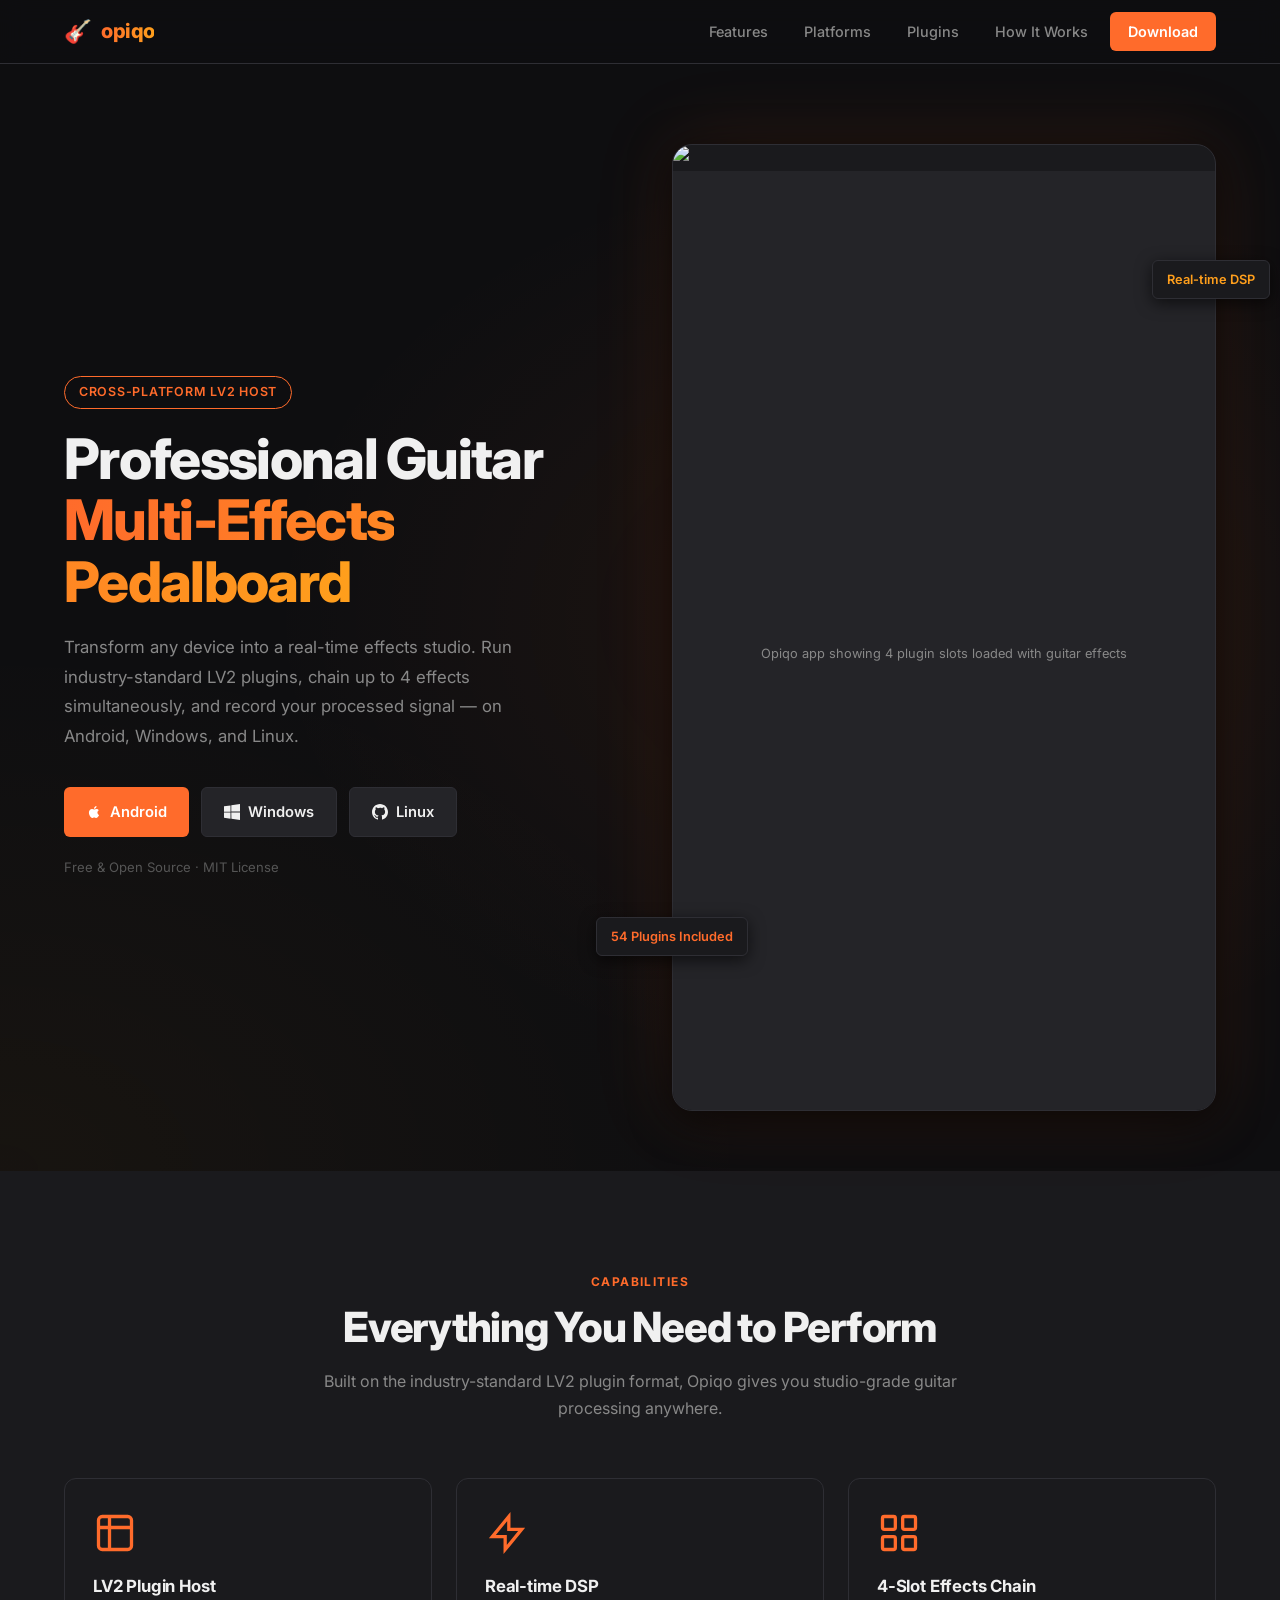
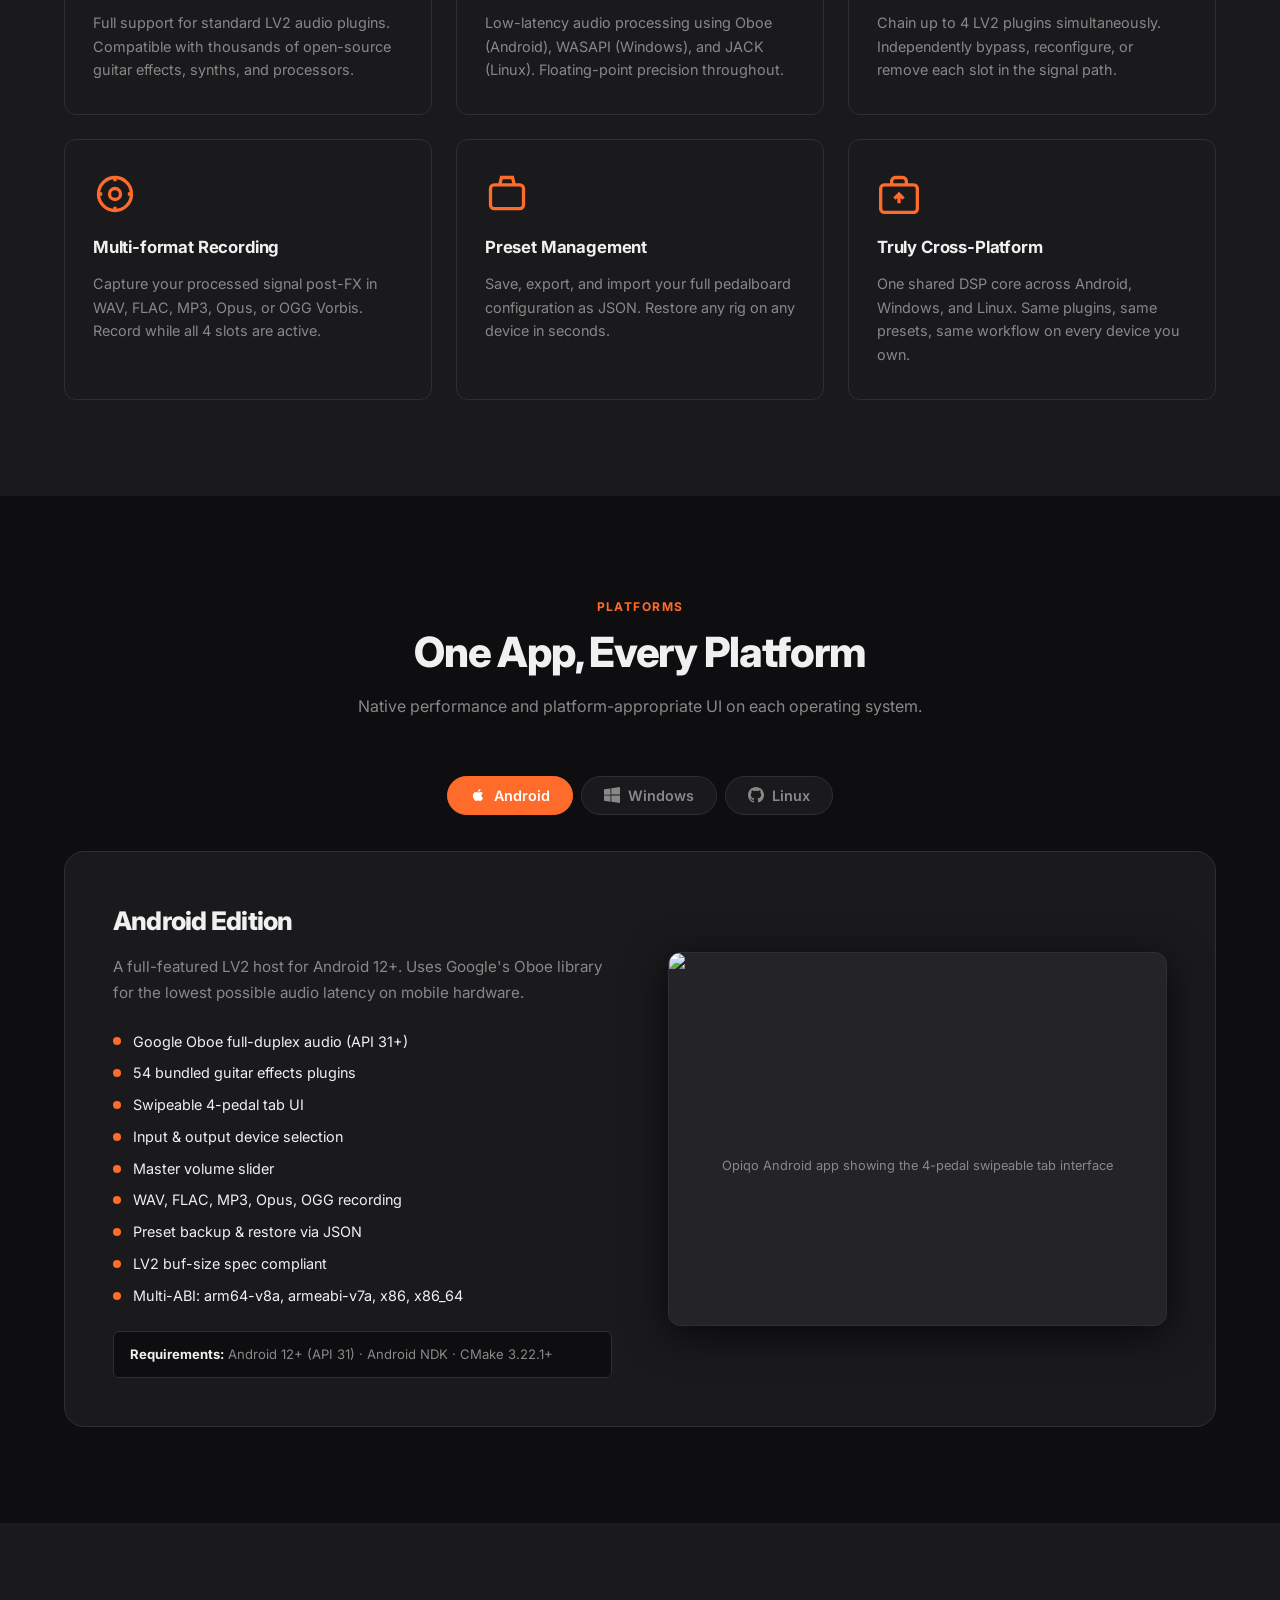
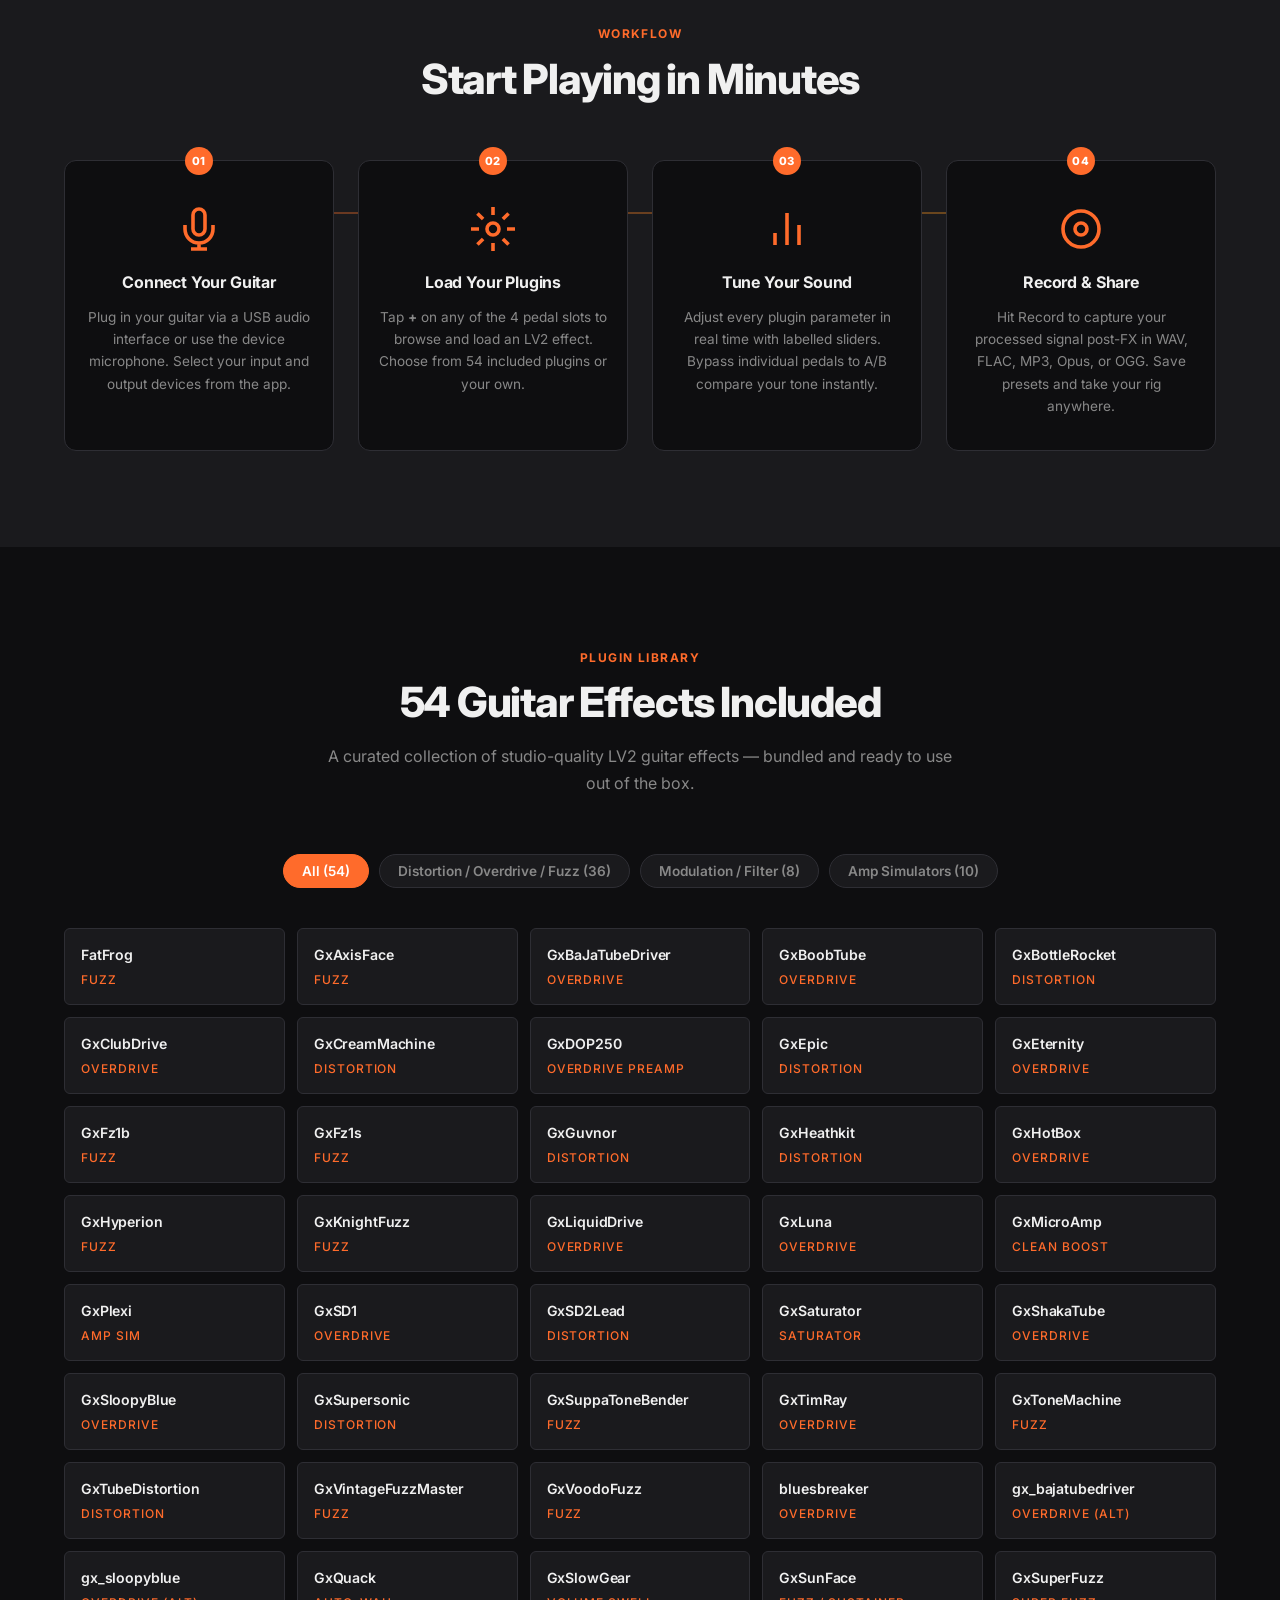
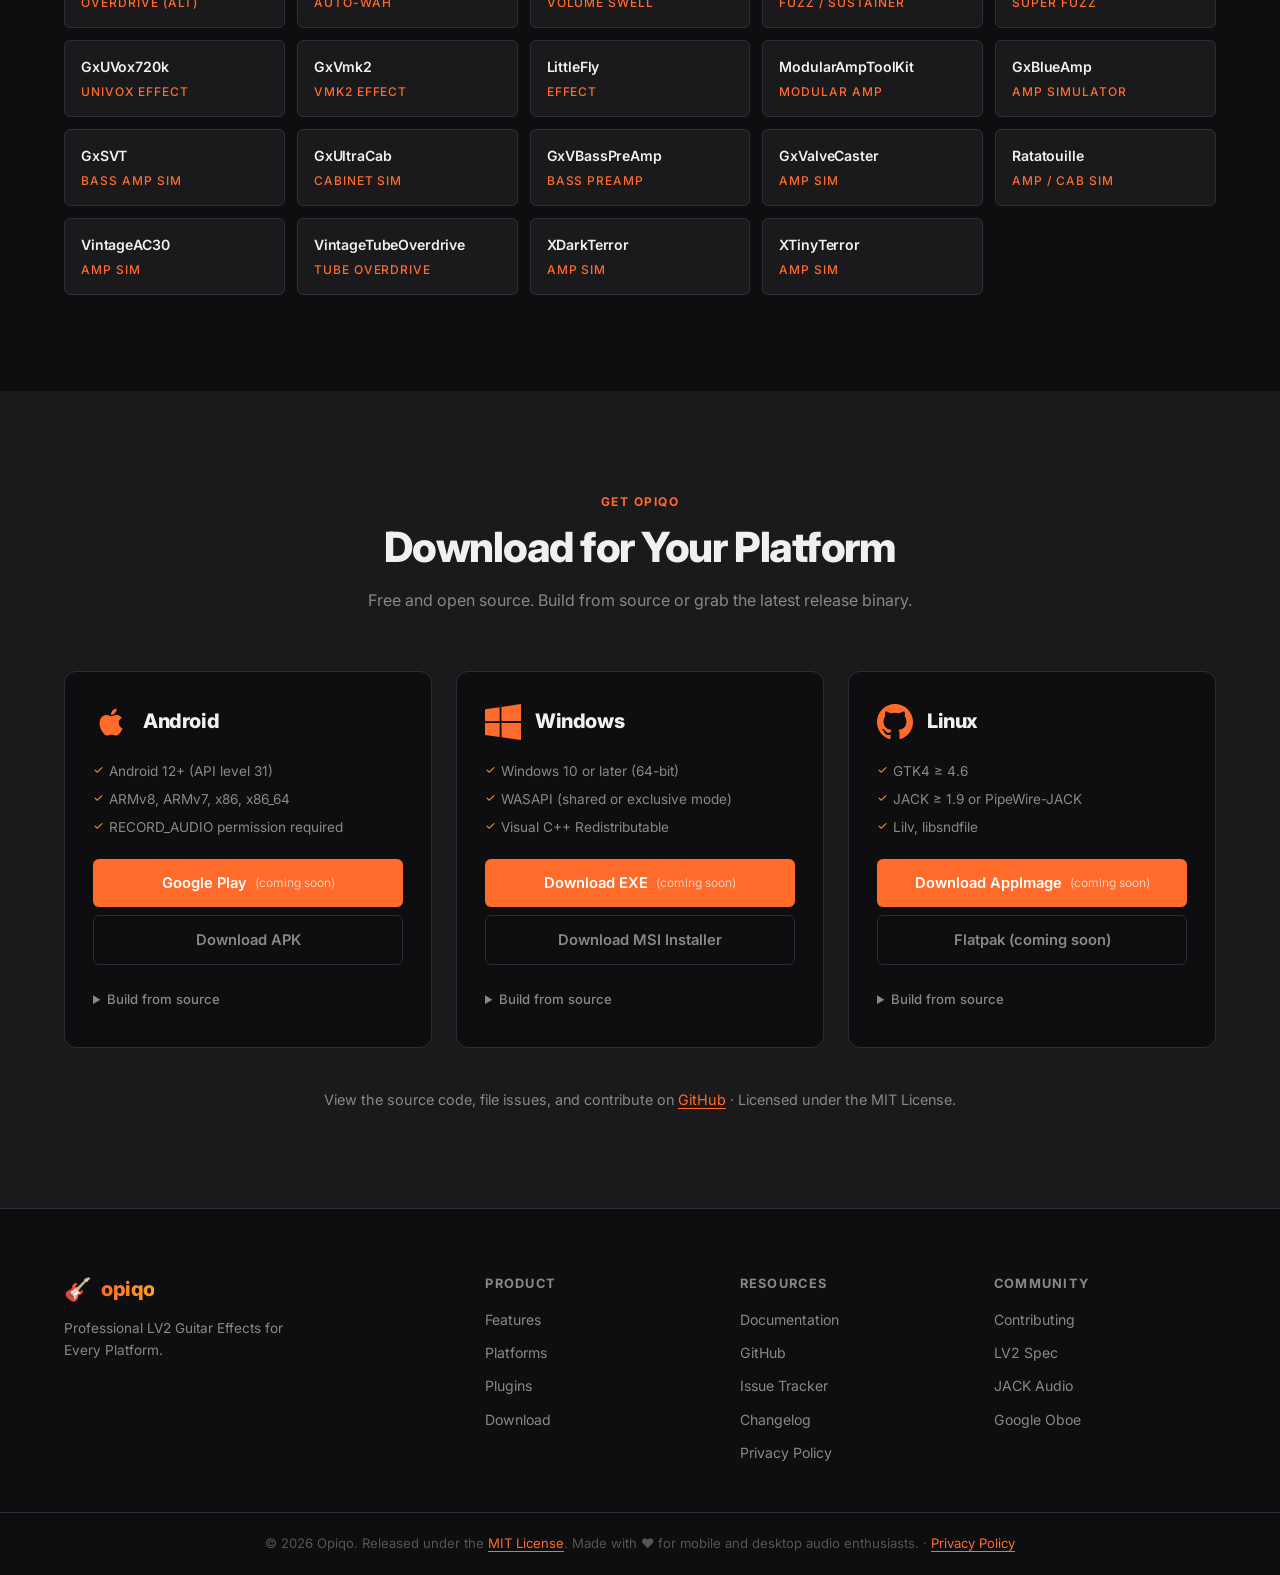
==== commit d49d4fae: "Add Privacy Policy page and update footer links" ====
--- a/index.html
+++ b/index.html
@@ -483,6 +483,7 @@
           <a href="#download" class="footer__link">GitHub</a>
           <a href="#download" class="footer__link">Issue Tracker</a>
           <a href="#download" class="footer__link">Changelog</a>
+          <a href="privacy.html" class="footer__link">Privacy Policy</a>
         </div>
         <div class="footer__col">
           <h4 class="footer__col-title">Community</h4>
@@ -495,7 +496,7 @@
     </div>
     <div class="footer__bottom">
       <div class="container">
-        <p>© 2026 Opiqo. Released under the <a href="#download" class="link">MIT License</a>. Made with ♥ for mobile and desktop audio enthusiasts.</p>
+        <p>© 2026 Opiqo. Released under the <a href="#download" class="link">MIT License</a>. Made with ♥ for mobile and desktop audio enthusiasts. · <a href="privacy.html" class="link">Privacy Policy</a></p>
       </div>
     </div>
   </footer>
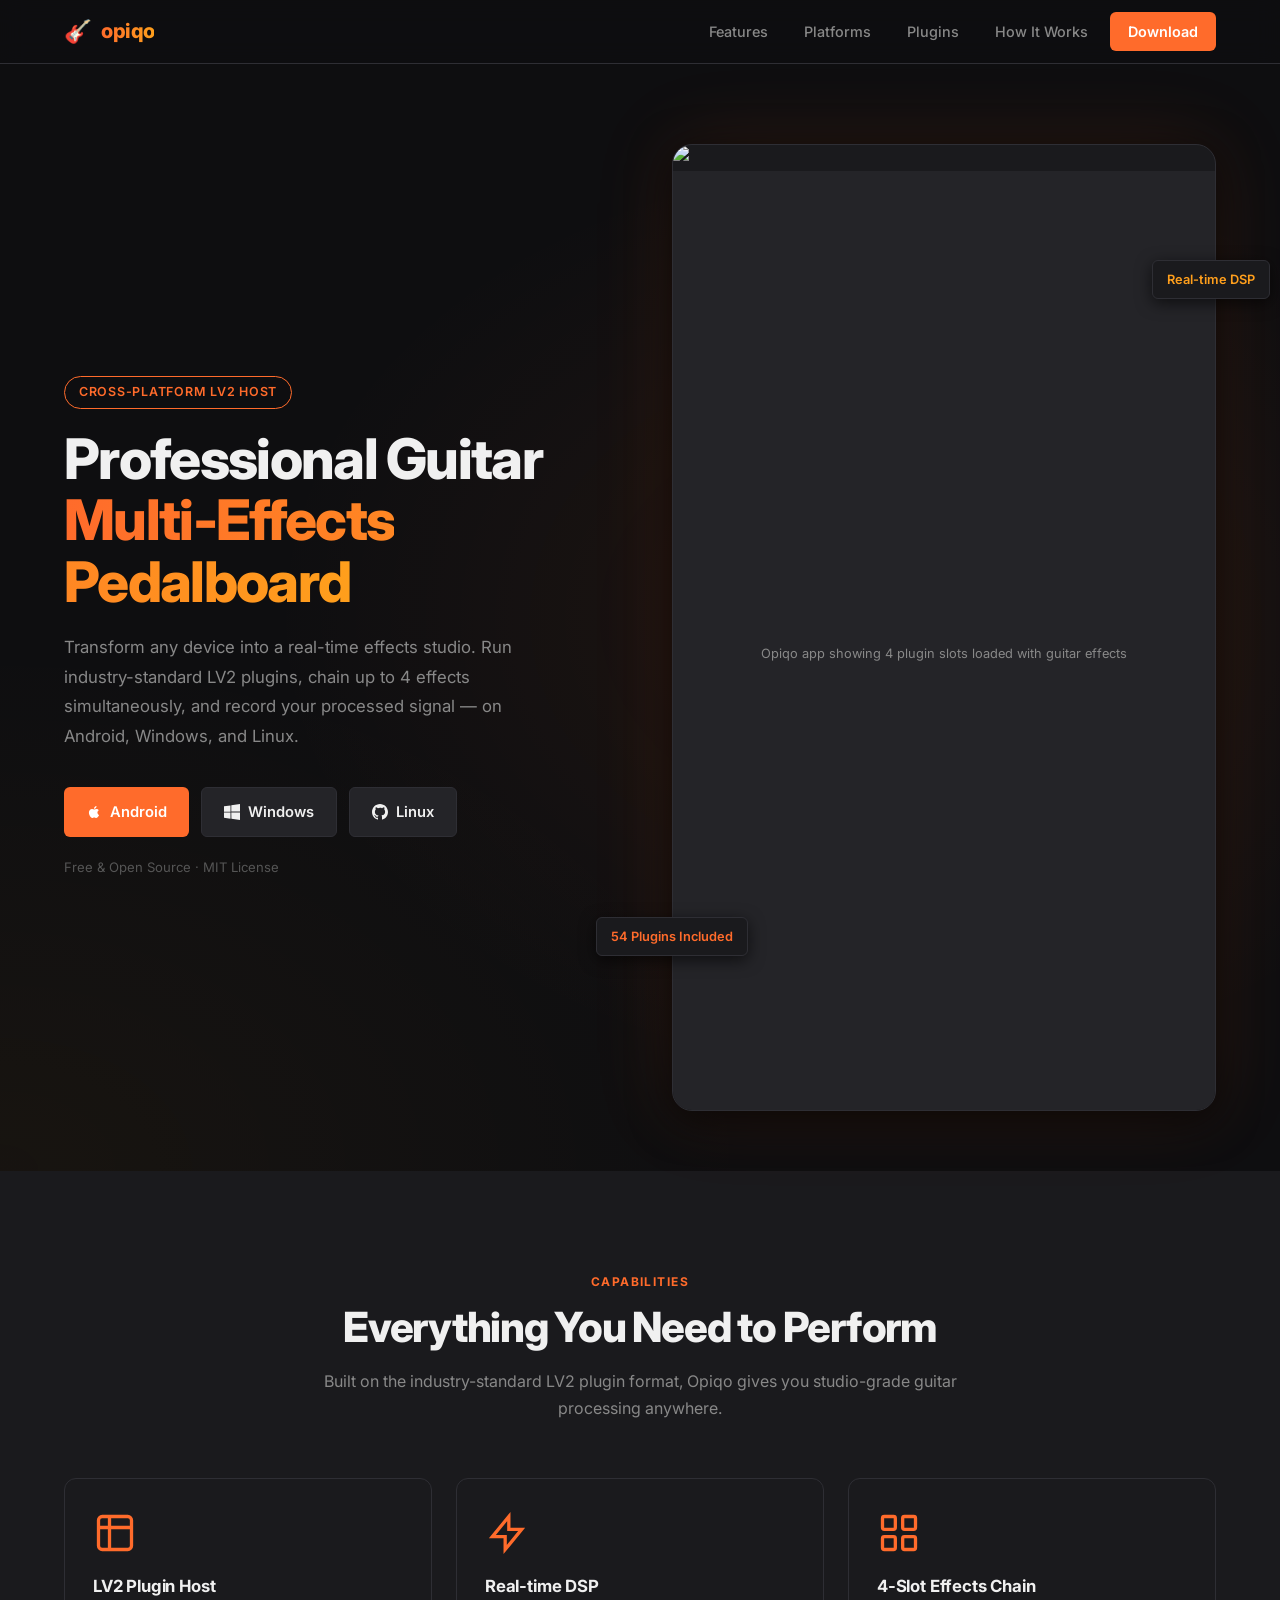
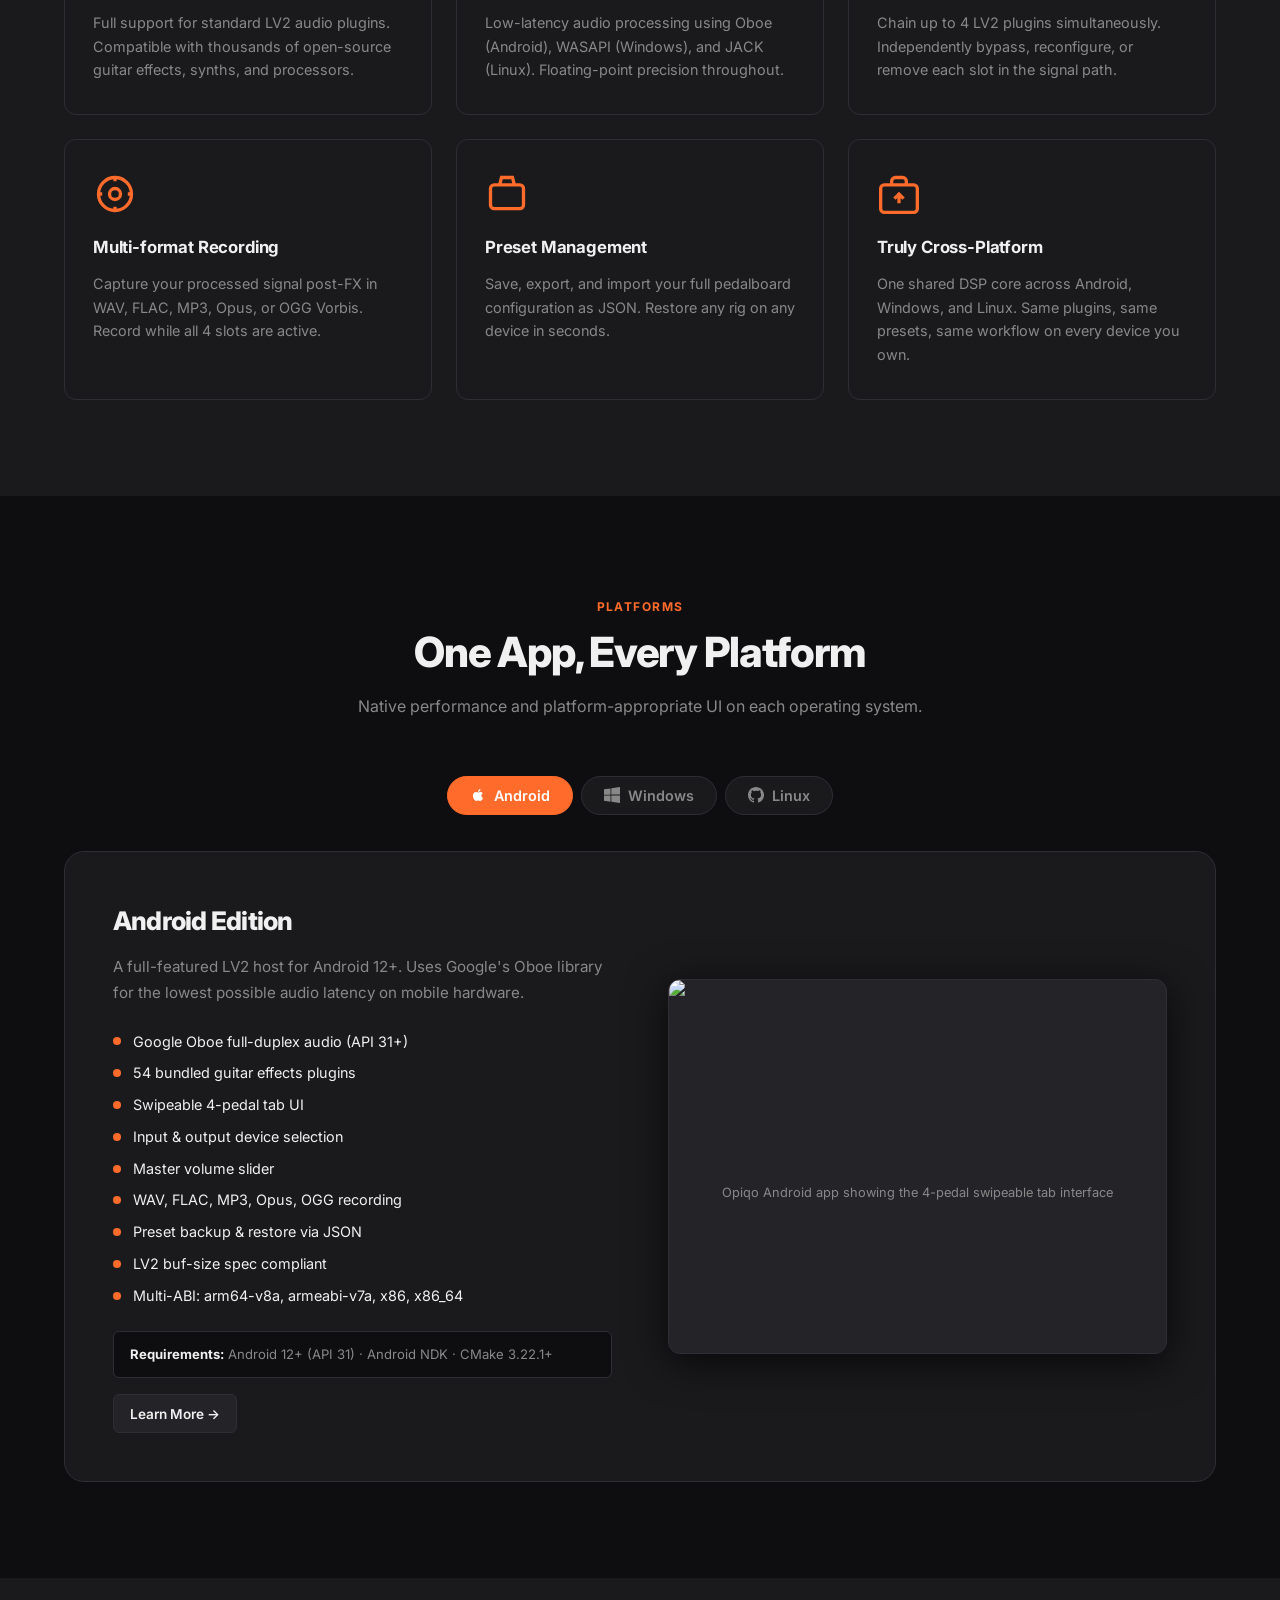
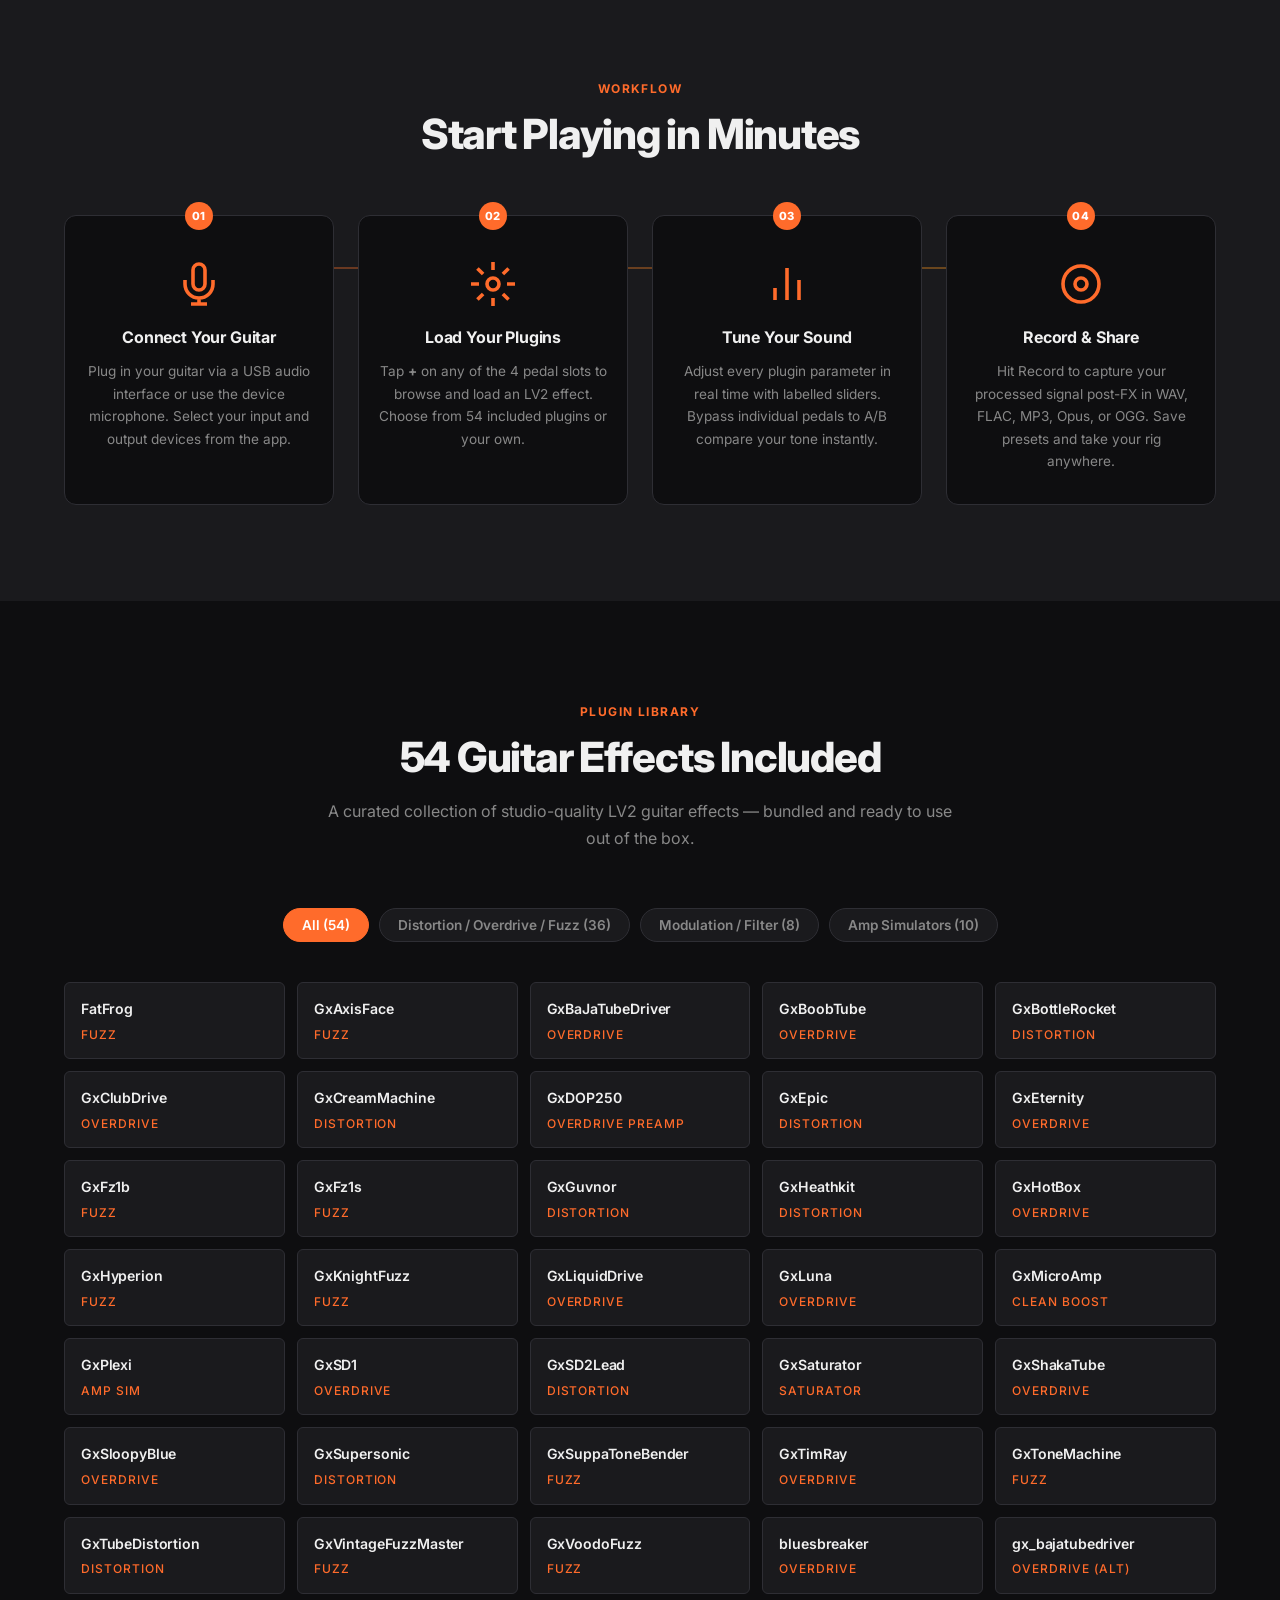
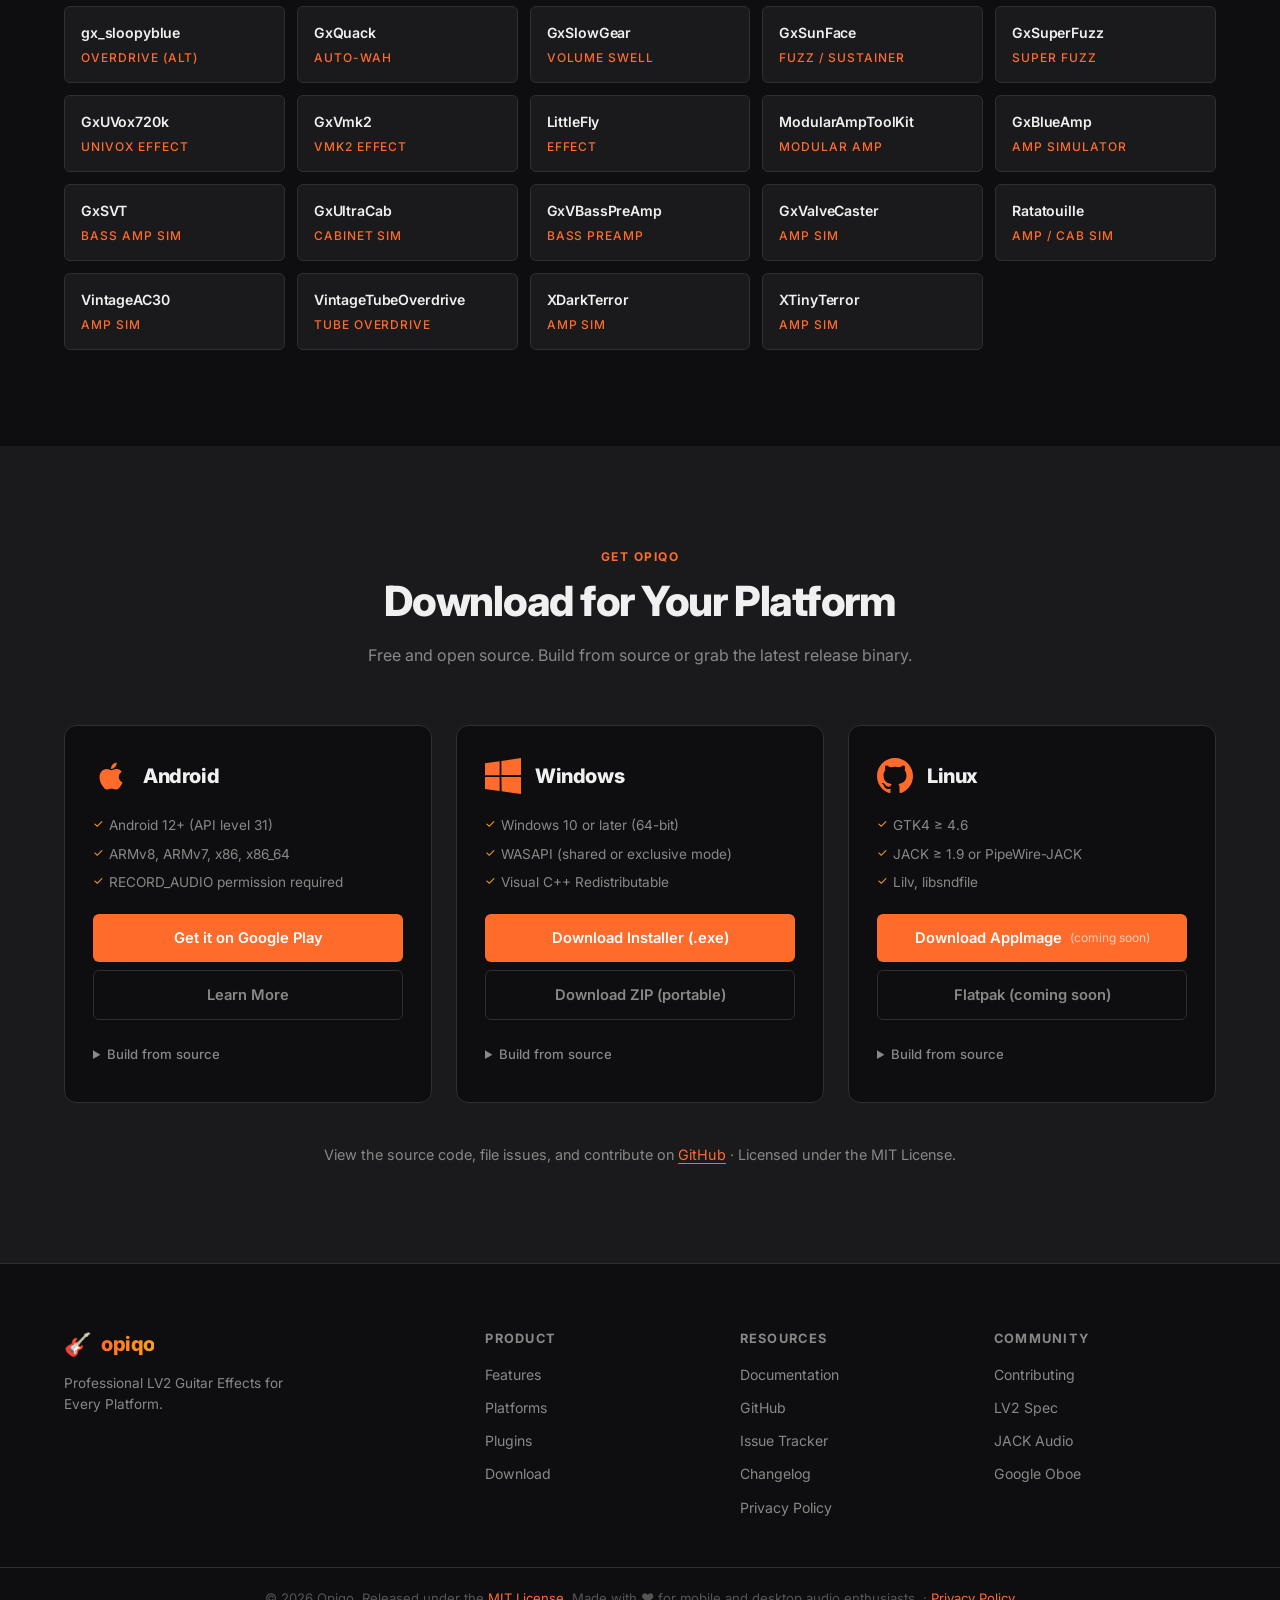
==== commit b074fa43: "Add Windows version of Opiqo landing page and initial assets - Created index.html for the Windows ve" ====
--- a/index.html
+++ b/index.html
@@ -45,7 +45,7 @@
           <h1 class="hero__title">Professional Guitar<br /><span class="gradient-text">Multi-Effects Pedalboard</span></h1>
           <p class="hero__sub">Transform any device into a real-time effects studio. Run industry-standard LV2 plugins, chain up to 4 effects simultaneously, and record your processed signal — on Android, Windows, and Linux.</p>
           <div class="hero__ctas">
-            <a href="#download" class="btn btn--primary">
+            <a href="https://play.google.com/store/apps/details?id=org.acoustixaudio.opiqo.multi" class="btn btn--primary" target="_blank" rel="noopener noreferrer">
               <svg class="btn__icon" aria-hidden="true" viewBox="0 0 24 24" fill="currentColor"><path d="M17.05 20.28c-.98.95-2.05.8-3.08.35-1.09-.46-2.09-.48-3.24 0-1.44.62-2.2.44-3.06-.35C2.79 15.25 3.51 7.7 9.05 7.4c1.38.07 2.33.74 3.13.8 1.19-.24 2.33-.93 3.6-.84 1.53.12 2.68.72 3.44 1.84-3.13 1.87-2.38 5.98.48 7.13-.57 1.39-1.32 2.76-2.65 3.95zM12.03 7.25c-.15-2.23 1.66-4.07 3.74-4.25.29 2.58-2.34 4.5-3.74 4.25z"/></svg>
               Android
             </a>
@@ -176,6 +176,9 @@
                 </ul>
                 <div class="tab-panel__reqs">
                   <strong>Requirements:</strong> Android 12+ (API 31) · Android NDK · CMake 3.22.1+
+                </div>
+                <div style="margin-top: 1rem;">
+                  <a href="android/index.html" class="btn btn--secondary" style="font-size: .85rem; padding: .45rem 1rem;">Learn More →</a>
                 </div>
               </div>
               <div class="tab-panel__screenshot">
@@ -387,8 +390,8 @@
               <li>RECORD_AUDIO permission required</li>
             </ul>
             <div class="download-card__actions">
-              <a href="#download" class="btn btn--primary btn--full">Google Play <span class="btn__soon">(coming soon)</span></a>
-              <a href="#download" class="btn btn--ghost btn--full">Download APK</a>
+              <a href="https://play.google.com/store/apps/details?id=org.acoustixaudio.opiqo.multi" class="btn btn--primary btn--full" target="_blank" rel="noopener noreferrer">Get it on Google Play</a>
+              <a href="android/index.html" class="btn btn--ghost btn--full">Learn More</a>
             </div>
             <div class="download-card__build">
               <details>
@@ -411,8 +414,8 @@
               <li>Visual C++ Redistributable</li>
             </ul>
             <div class="download-card__actions">
-              <a href="#download" class="btn btn--primary btn--full">Download EXE <span class="btn__soon">(coming soon)</span></a>
-              <a href="#download" class="btn btn--ghost btn--full">Download MSI Installer</a>
+              <a href="https://github.com/djshaji/opiqo-windows/releases/download/30/opiqo-setup.exe" class="btn btn--primary btn--full">Download Installer (.exe)</a>
+              <a href="https://github.com/djshaji/opiqo-windows/releases/download/30/opiqo-x86_64-exe.zip" class="btn btn--ghost btn--full">Download ZIP (portable)</a>
             </div>
             <div class="download-card__build">
               <details>
@@ -479,10 +482,10 @@
         </div>
         <div class="footer__col">
           <h4 class="footer__col-title">Resources</h4>
-          <a href="#download" class="footer__link">Documentation</a>
-          <a href="#download" class="footer__link">GitHub</a>
-          <a href="#download" class="footer__link">Issue Tracker</a>
-          <a href="#download" class="footer__link">Changelog</a>
+          <a href="https://github.com/djshaji" class="footer__link" target="_blank" rel="noopener noreferrer">Documentation</a>
+          <a href="https://github.com/djshaji" class="footer__link" target="_blank" rel="noopener noreferrer">GitHub</a>
+          <a href="https://github.com/djshaji/opiqo-windows/issues" class="footer__link" target="_blank" rel="noopener noreferrer">Issue Tracker</a>
+          <a href="https://github.com/djshaji/opiqo-windows/releases" class="footer__link" target="_blank" rel="noopener noreferrer">Changelog</a>
           <a href="privacy.html" class="footer__link">Privacy Policy</a>
         </div>
         <div class="footer__col">
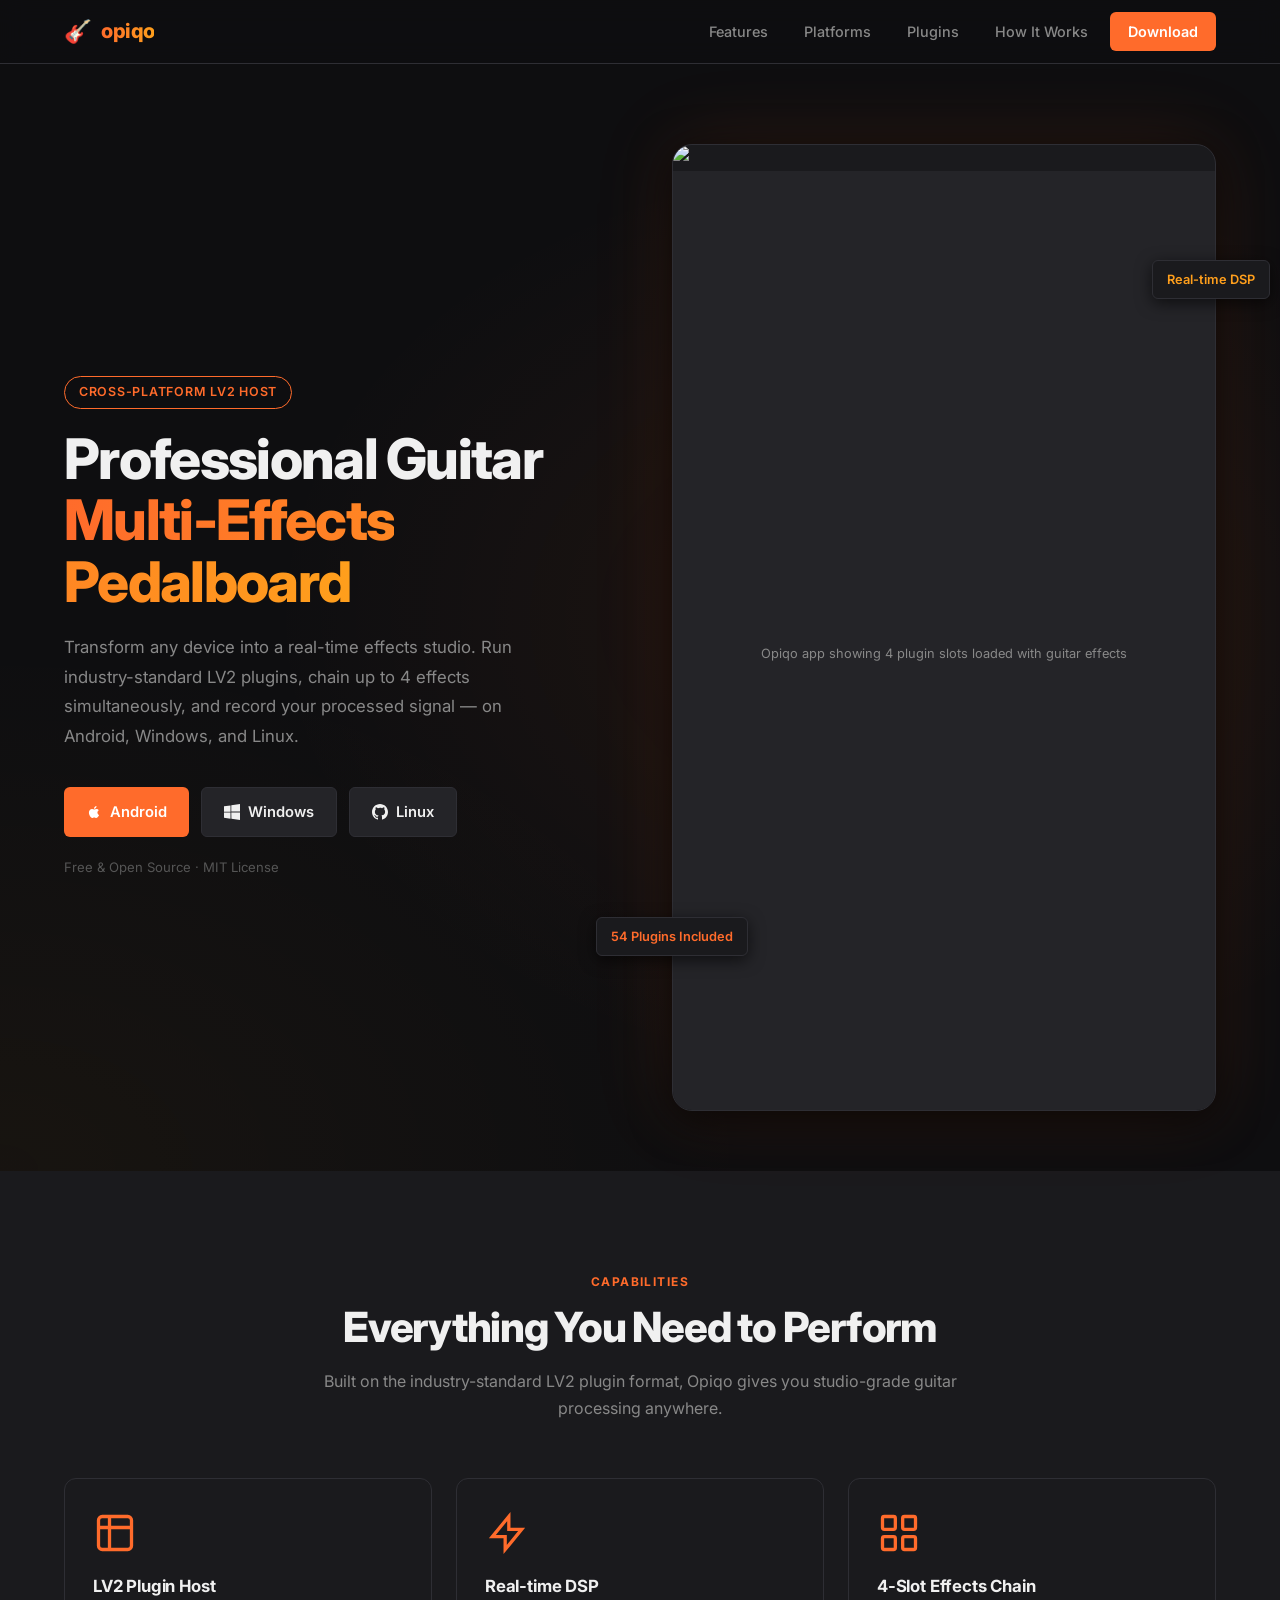
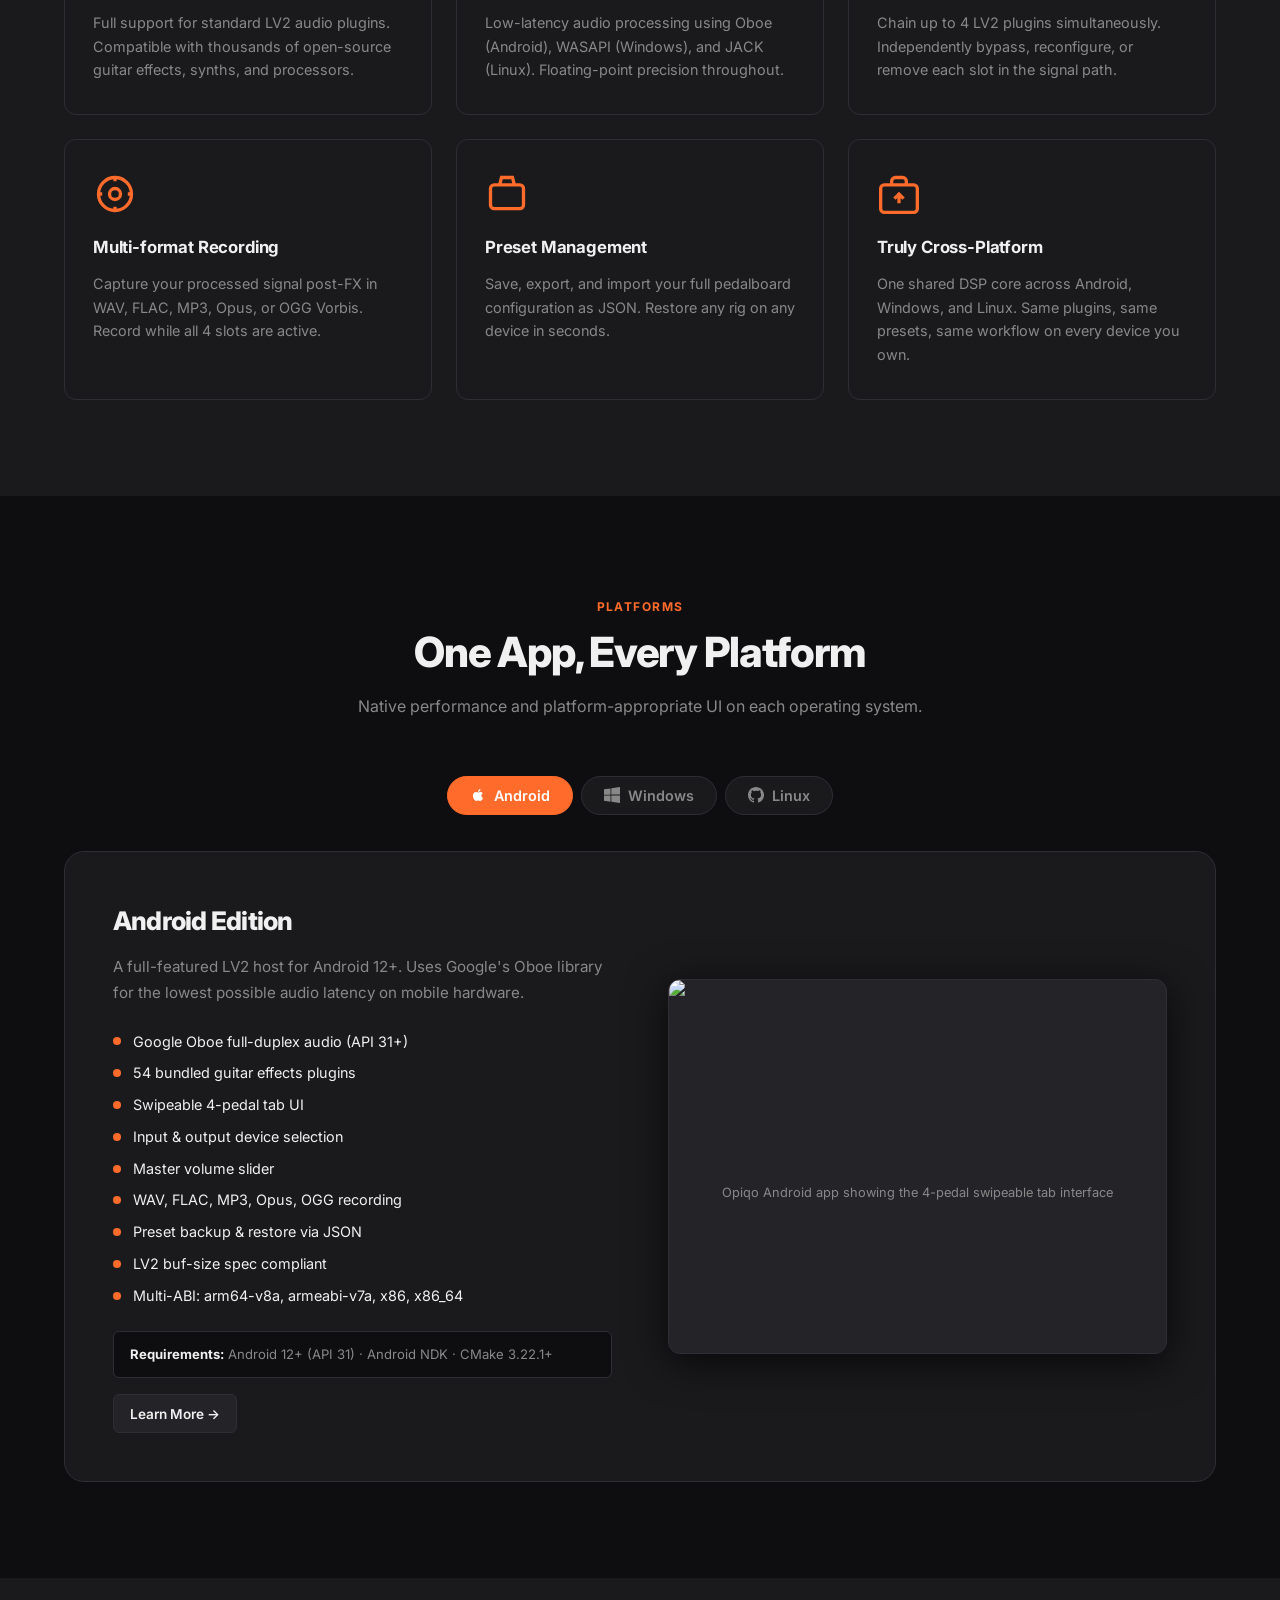
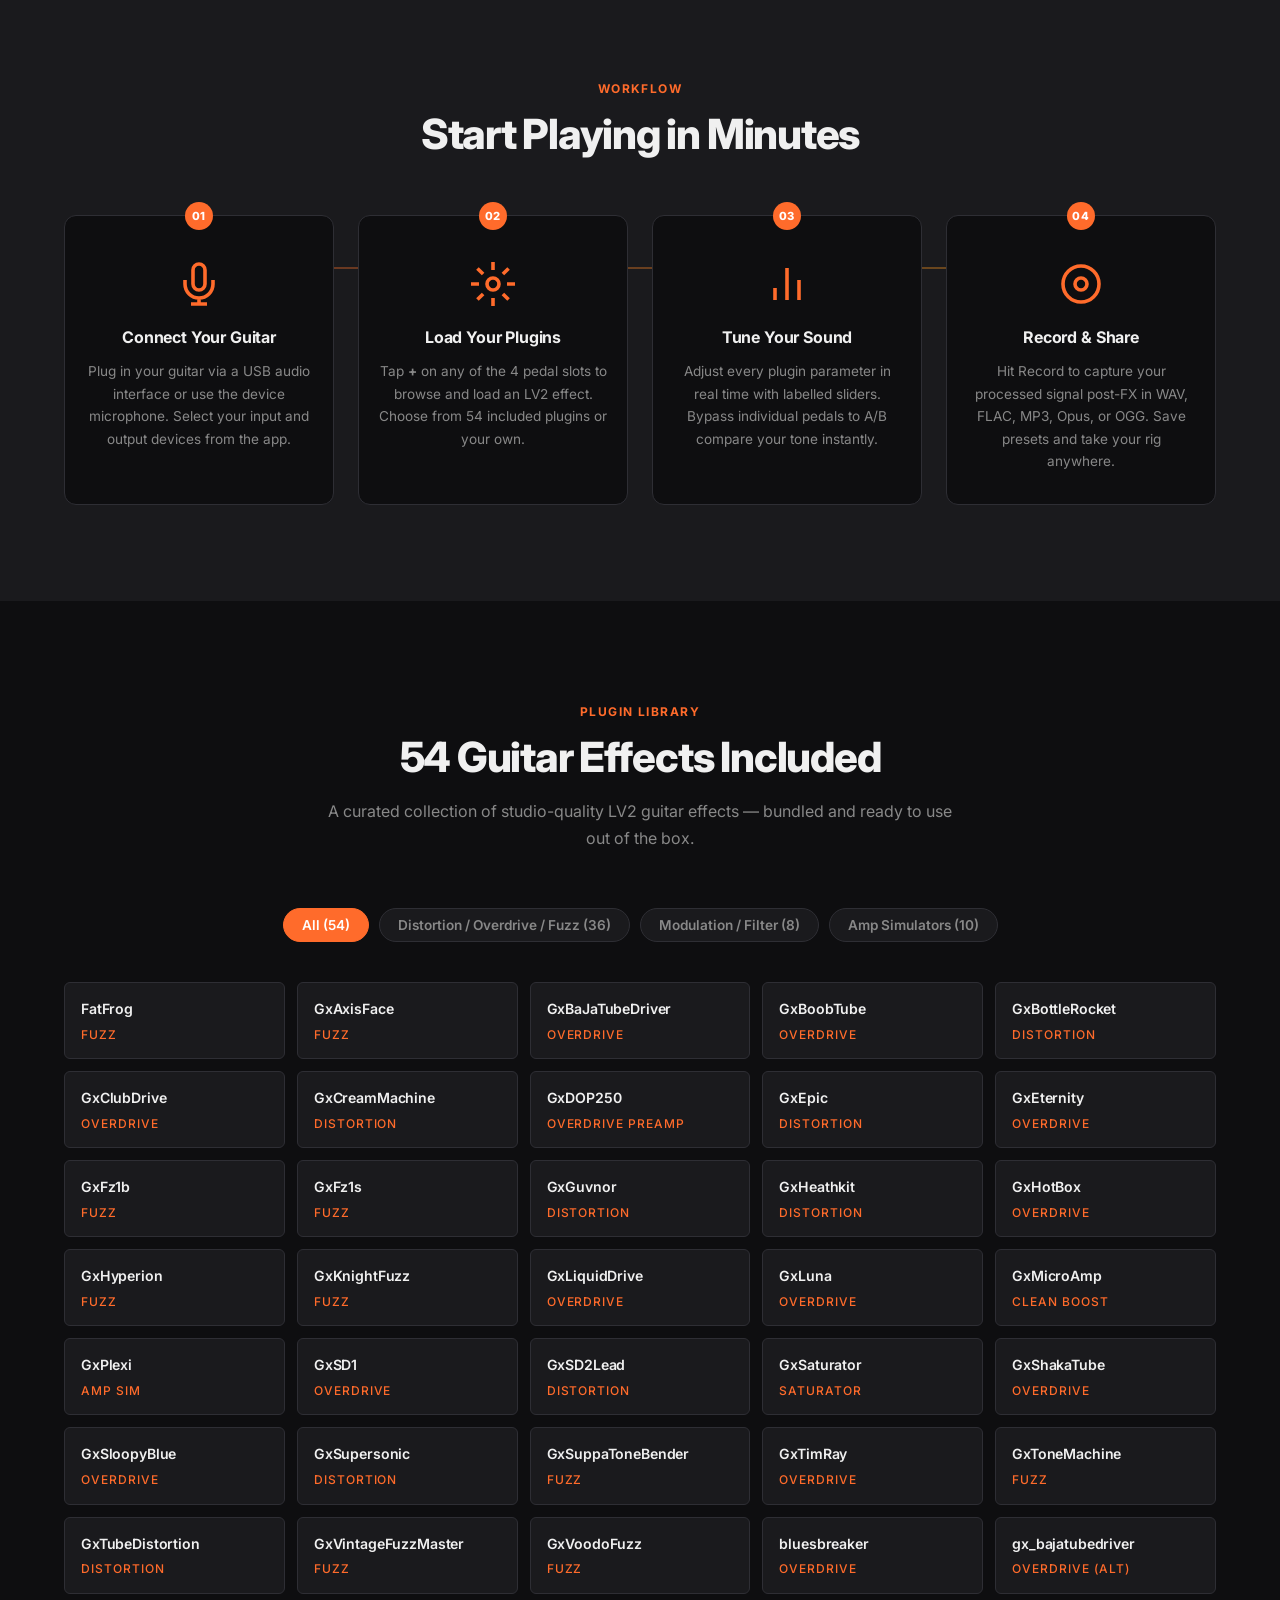
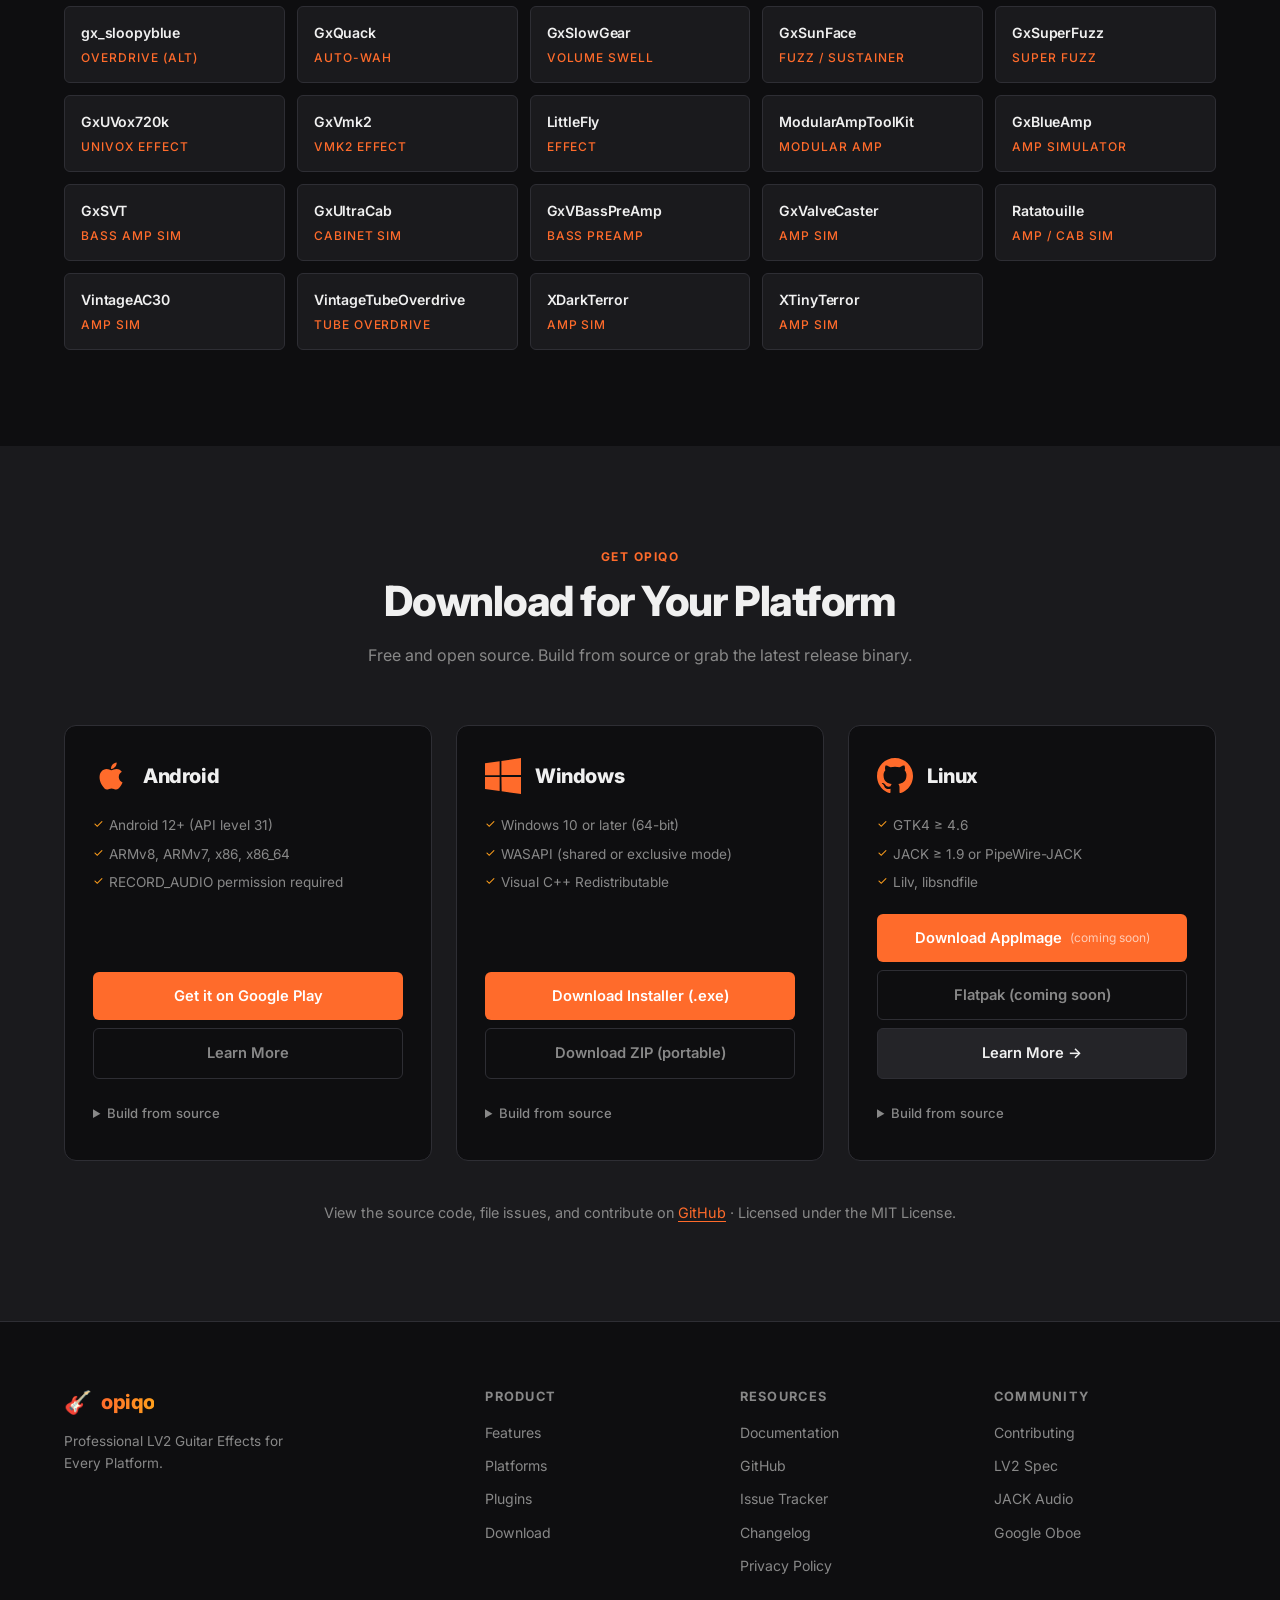
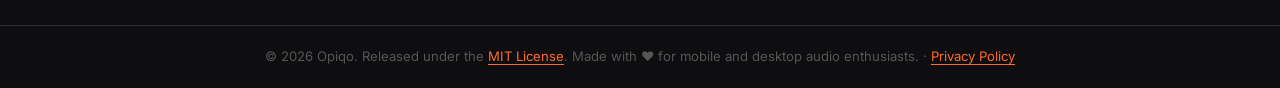
==== commit 7956b218: "Update download links and add Linux information in the landing pages" ====
--- a/index.html
+++ b/index.html
@@ -53,7 +53,7 @@
               <svg class="btn__icon" aria-hidden="true" viewBox="0 0 24 24" fill="currentColor"><path d="M0 3.449L9.75 2.1v9.451H0m10.949-9.602L24 0v11.4H10.949M0 12.6h9.75v9.451L0 20.699M10.949 12.6H24V24l-12.9-1.801"/></svg>
               Windows
             </a>
-            <a href="#download" class="btn btn--secondary">
+            <a href="linux/index.html" class="btn btn--secondary">
               <svg class="btn__icon" aria-hidden="true" viewBox="0 0 24 24" fill="currentColor"><path d="M12 0C5.374 0 0 5.373 0 12c0 5.302 3.438 9.8 8.207 11.387.6.113.793-.261.793-.577v-2.234c-3.338.726-4.033-1.416-4.033-1.416-.546-1.387-1.333-1.756-1.333-1.756-1.089-.745.083-.729.083-.729 1.205.084 1.839 1.237 1.839 1.237 1.07 1.834 2.807 1.304 3.492.997.107-.775.418-1.305.762-1.604-2.665-.305-5.467-1.334-5.467-5.931 0-1.311.469-2.381 1.236-3.221-.124-.303-.535-1.524.117-3.176 0 0 1.008-.322 3.301 1.23A11.509 11.509 0 0112 5.803c1.02.005 2.047.138 3.006.404 2.291-1.552 3.297-1.23 3.297-1.23.653 1.653.242 2.874.118 3.176.77.84 1.235 1.911 1.235 3.221 0 4.609-2.807 5.624-5.479 5.921.43.372.823 1.102.823 2.222v3.293c0 .319.192.694.801.576C20.566 21.797 24 17.3 24 12c0-6.627-5.373-12-12-12z"/></svg>
               Linux
             </a>
@@ -231,6 +231,9 @@
                 </ul>
                 <div class="tab-panel__reqs">
                   <strong>Requirements:</strong> GTK4 ≥ 4.6 · JACK ≥ 1.9 · Lilv · libsndfile · CMake 3.22+
+                </div>
+                <div style="margin-top: 1rem;">
+                  <a href="linux/index.html" class="btn btn--secondary" style="font-size: .85rem; padding: .45rem 1rem;">Learn More →</a>
                 </div>
               </div>
               <div class="tab-panel__screenshot">
@@ -414,8 +417,8 @@
               <li>Visual C++ Redistributable</li>
             </ul>
             <div class="download-card__actions">
-              <a href="https://github.com/djshaji/opiqo-windows/releases/download/30/opiqo-setup.exe" class="btn btn--primary btn--full">Download Installer (.exe)</a>
-              <a href="https://github.com/djshaji/opiqo-windows/releases/download/30/opiqo-x86_64-exe.zip" class="btn btn--ghost btn--full">Download ZIP (portable)</a>
+              <a href="https://github.com/djshaji/opiqo-windows/releases/download/34/opiqo-setup.exe" class="btn btn--primary btn--full">Download Installer (.exe)</a>
+              <a href="https://github.com/djshaji/opiqo-windows/releases/download/34/opiqo-x86_64-exe.zip" class="btn btn--ghost btn--full">Download ZIP (portable)</a>
             </div>
             <div class="download-card__build">
               <details>
@@ -439,6 +442,7 @@
             <div class="download-card__actions">
               <a href="#download" class="btn btn--primary btn--full">Download AppImage <span class="btn__soon">(coming soon)</span></a>
               <a href="#download" class="btn btn--ghost btn--full">Flatpak (coming soon)</a>
+              <a href="linux/index.html" class="btn btn--secondary btn--full">Learn More →</a>
             </div>
             <div class="download-card__build">
               <details>
@@ -455,7 +459,7 @@
 
         <p class="download__oss-note reveal">
           View the source code, file issues, and contribute on
-          <a href="#download" class="link">GitHub</a> · Licensed under the MIT License.
+          <a href="https://github.com/djshaji/opiqo-linux" class="link" target="_blank" rel="noopener noreferrer">GitHub</a> · Licensed under the MIT License.
         </p>
       </div>
     </section>
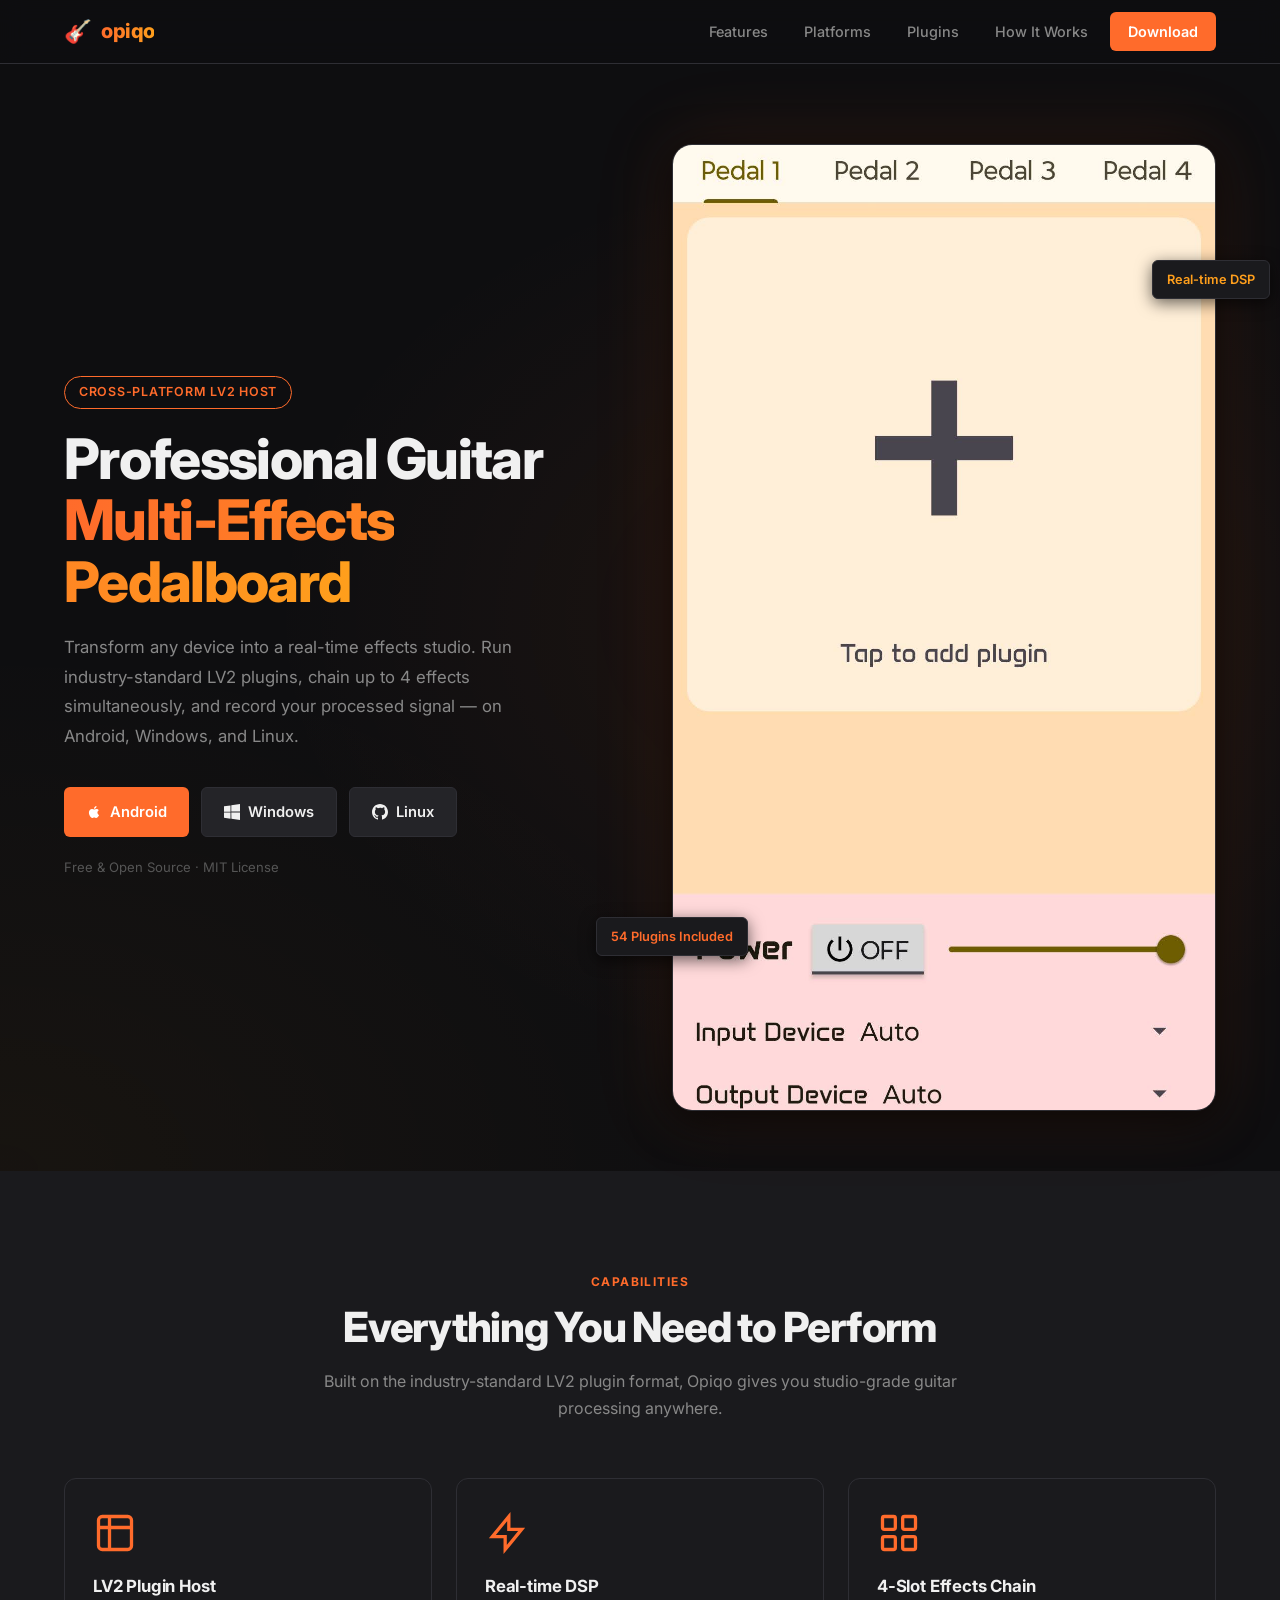
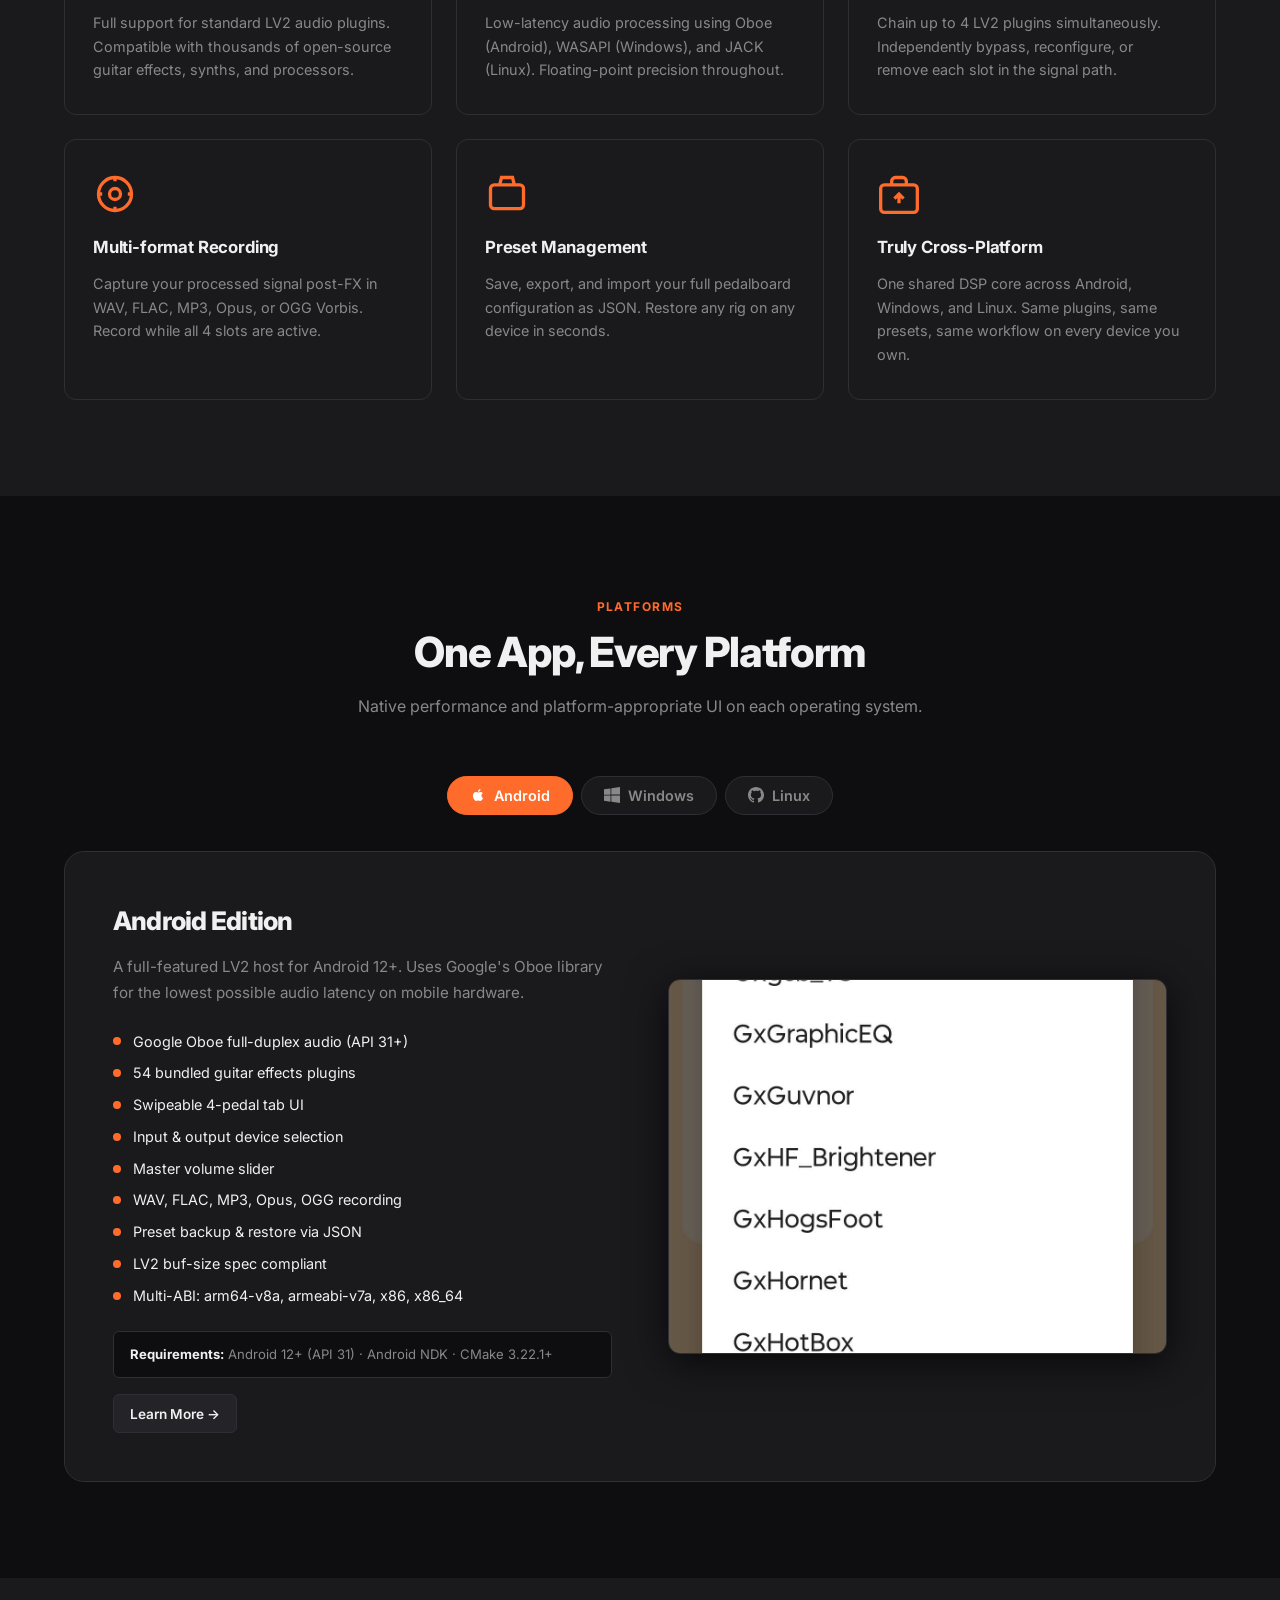
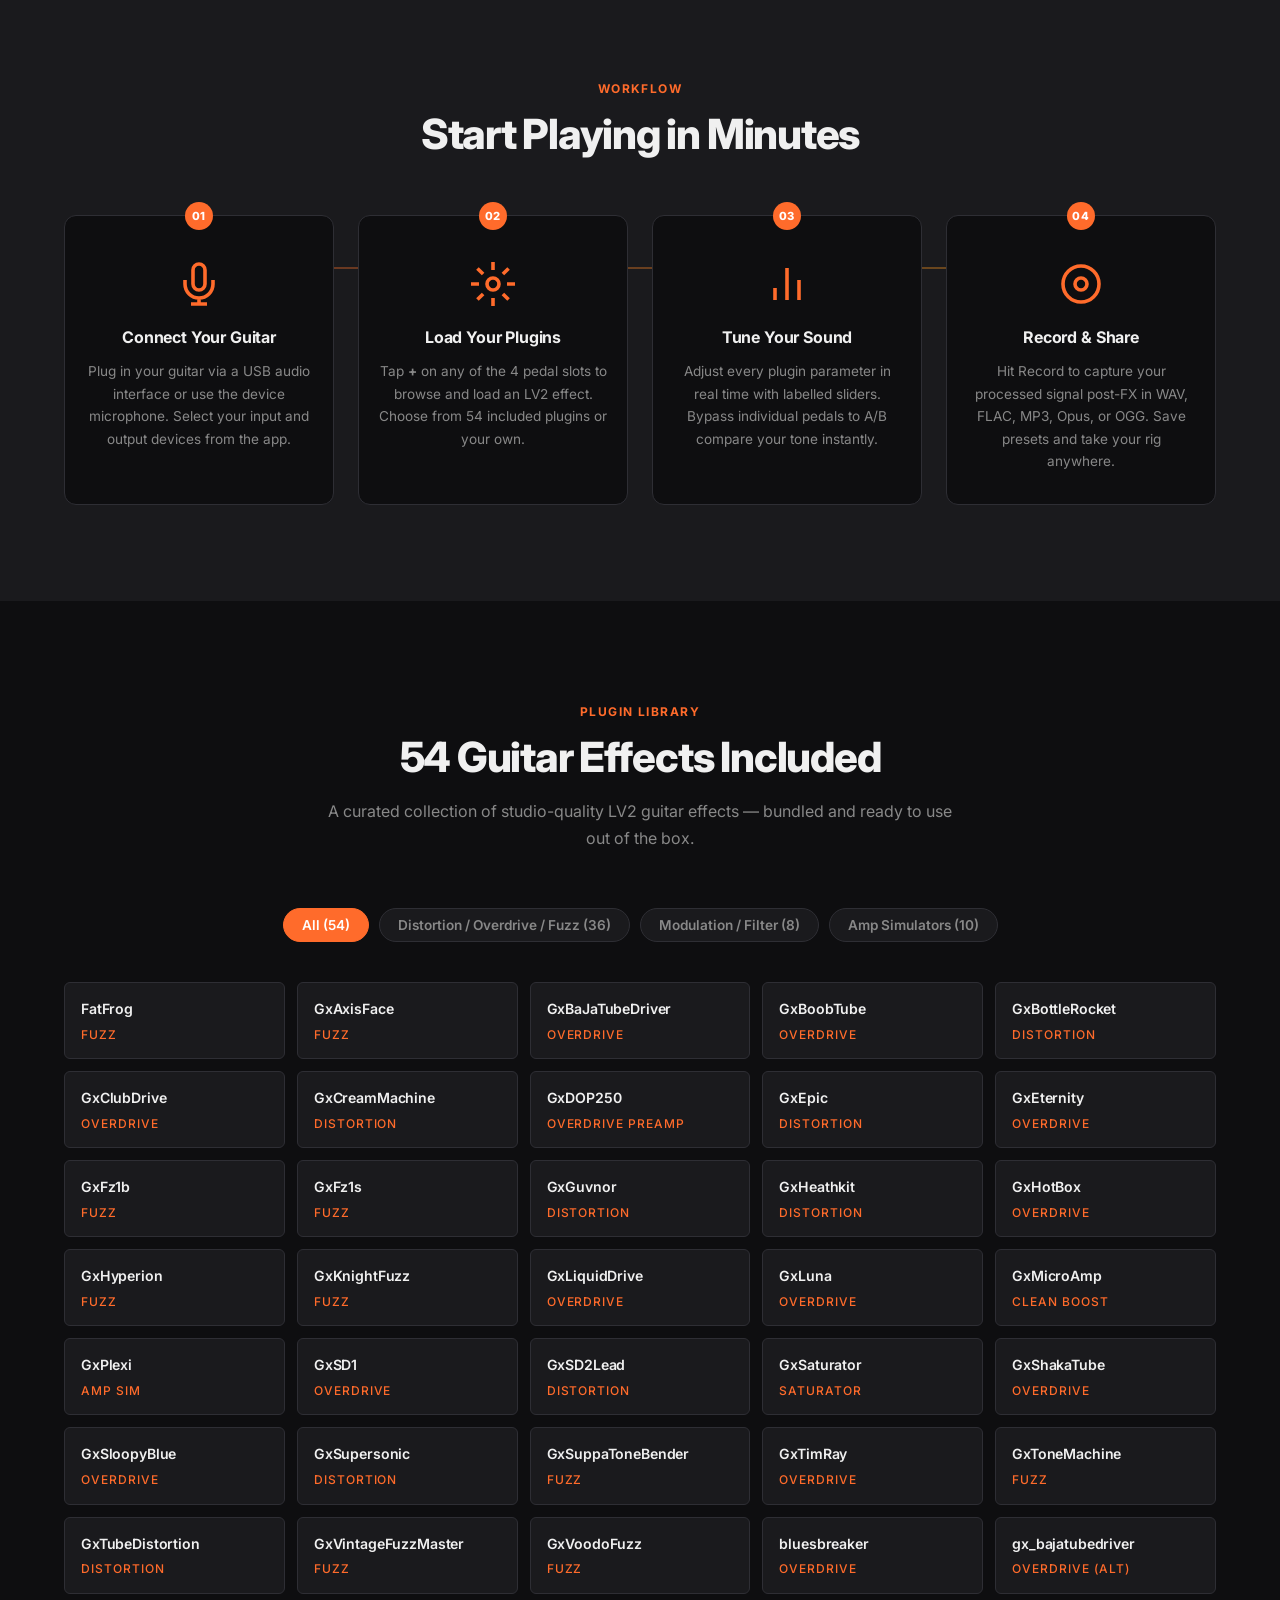
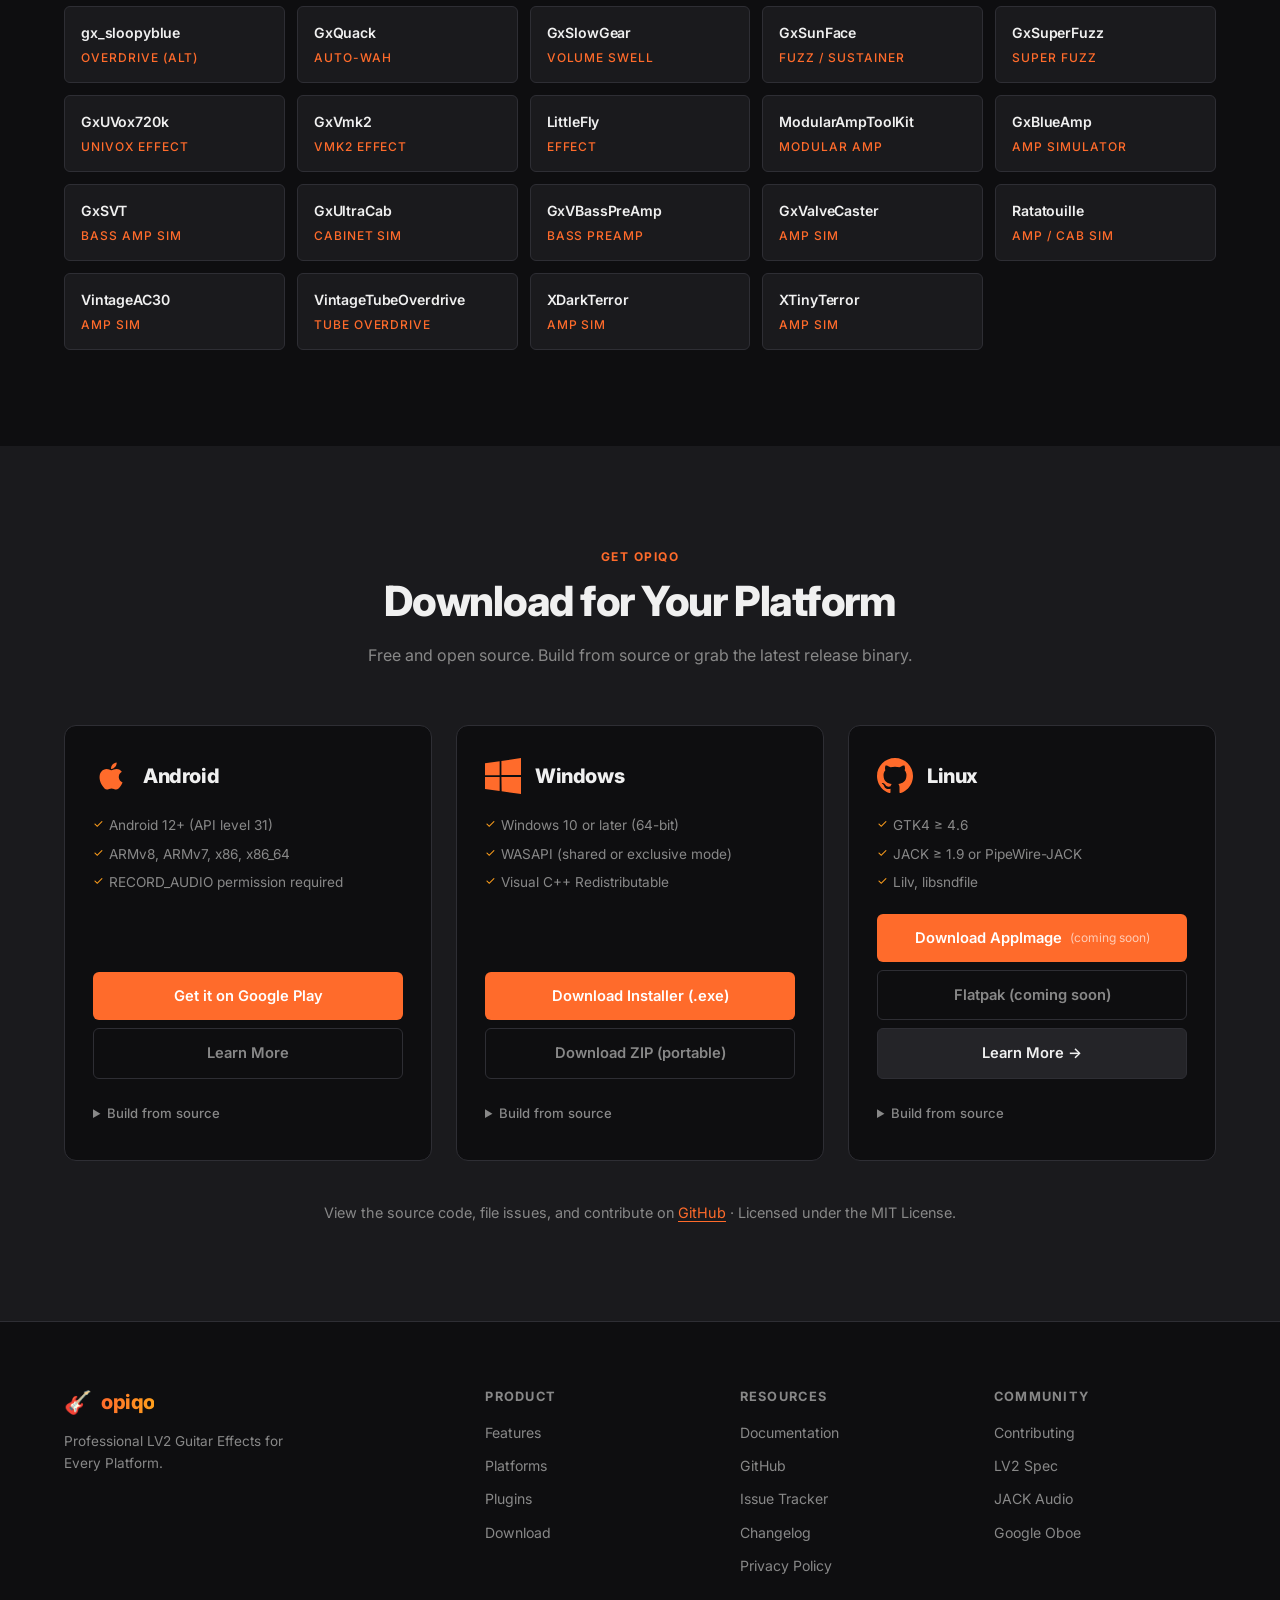
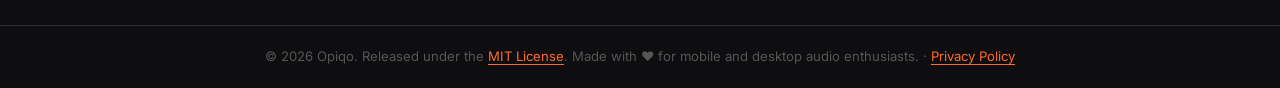
==== commit e74cb4bc: "Update image sources in HTML files for Android, Linux, and Windows" ====
--- a/index.html
+++ b/index.html
@@ -62,7 +62,7 @@
         </div>
         <div class="hero__visual">
           <div class="hero__screenshot-wrap">
-            <img src="assets/screenshots/hero-app.png" alt="Opiqo app showing 4 plugin slots loaded with guitar effects" class="hero__screenshot" loading="eager" />
+            <img src="android/opiqo-1.jpg" alt="Opiqo app showing 4 plugin slots loaded with guitar effects" class="hero__screenshot" loading="eager" />
             <div class="hero__badge-float hero__badge-float--plugins">54 Plugins Included</div>
             <div class="hero__badge-float hero__badge-float--rt">Real-time DSP</div>
           </div>
@@ -182,7 +182,7 @@
                 </div>
               </div>
               <div class="tab-panel__screenshot">
-                <img src="assets/screenshots/android-app.png" alt="Opiqo Android app showing the 4-pedal swipeable tab interface" loading="lazy" />
+                <img src="android/opiqo-2.jpg" alt="Opiqo Android app showing the 4-pedal swipeable tab interface" loading="lazy" />
               </div>
             </div>
           </div>
@@ -208,7 +208,7 @@
                 </div>
               </div>
               <div class="tab-panel__screenshot">
-                <img src="assets/screenshots/windows-app.png" alt="Opiqo Windows app showing the 2x2 plugin slot grid layout" loading="lazy" />
+                <img src="windows/opiqo 1.PNG.jpg" alt="Opiqo Windows app showing the 2x2 plugin slot grid layout" loading="lazy" />
               </div>
             </div>
           </div>
@@ -237,7 +237,7 @@
                 </div>
               </div>
               <div class="tab-panel__screenshot">
-                <img src="assets/screenshots/linux-app.png" alt="Opiqo Linux GTK4 app showing the 2x2 plugin slot grid layout" loading="lazy" />
+                <img src="linux/opiqo-1.png.jpg" alt="Opiqo Linux GTK4 app showing the 2x2 plugin slot grid layout" loading="lazy" />
               </div>
             </div>
           </div>
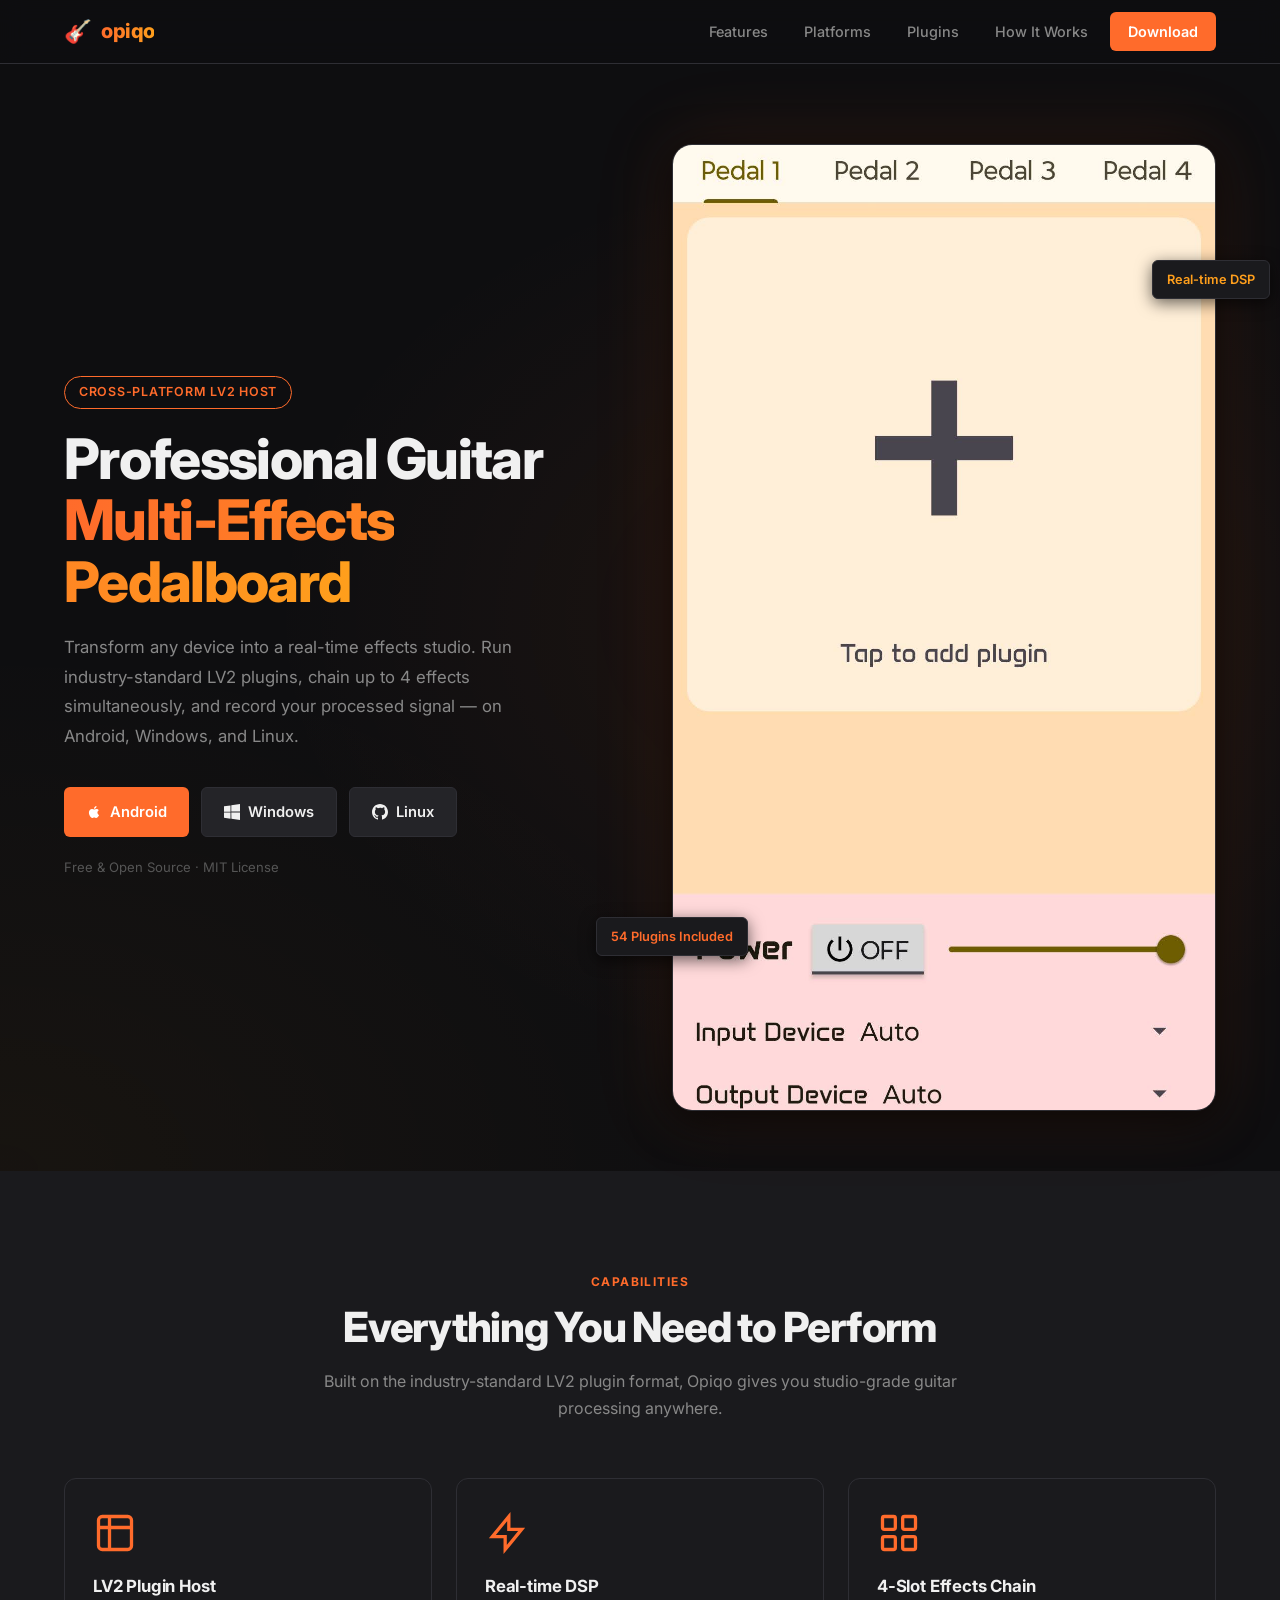
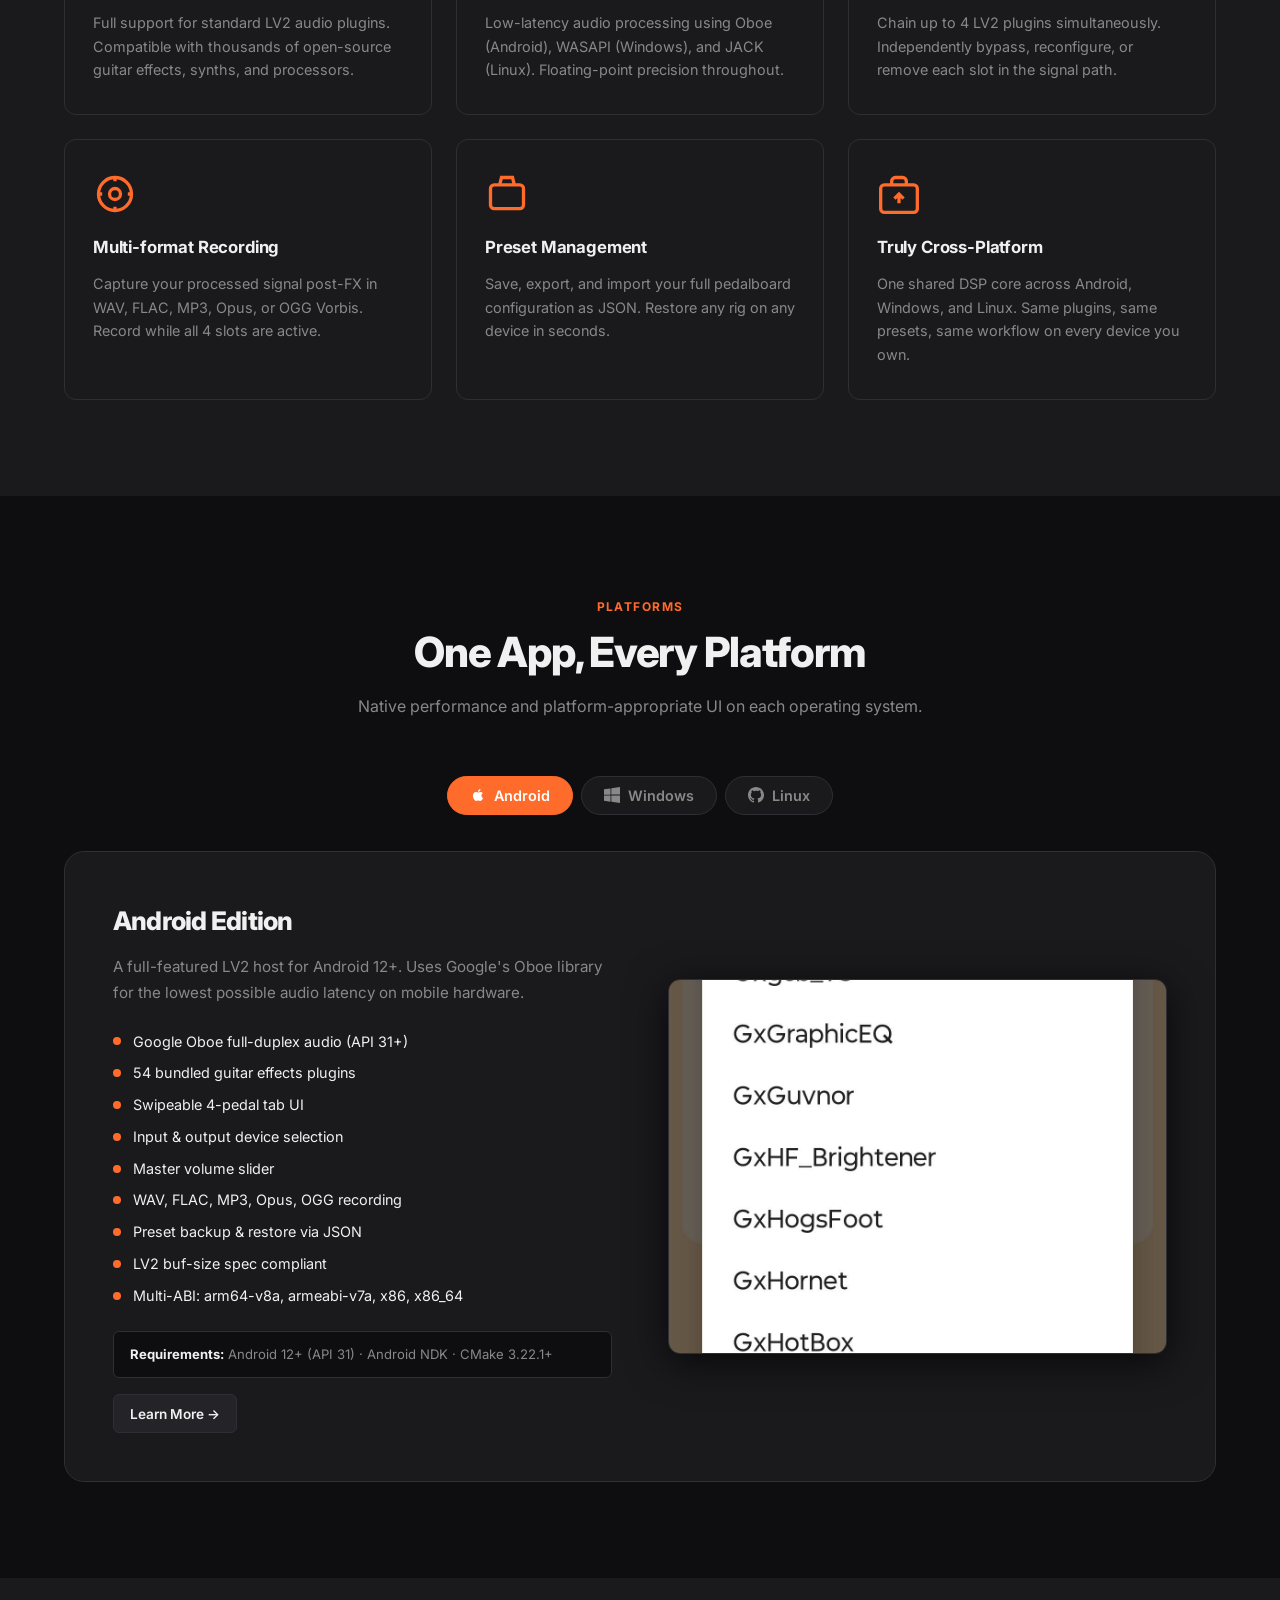
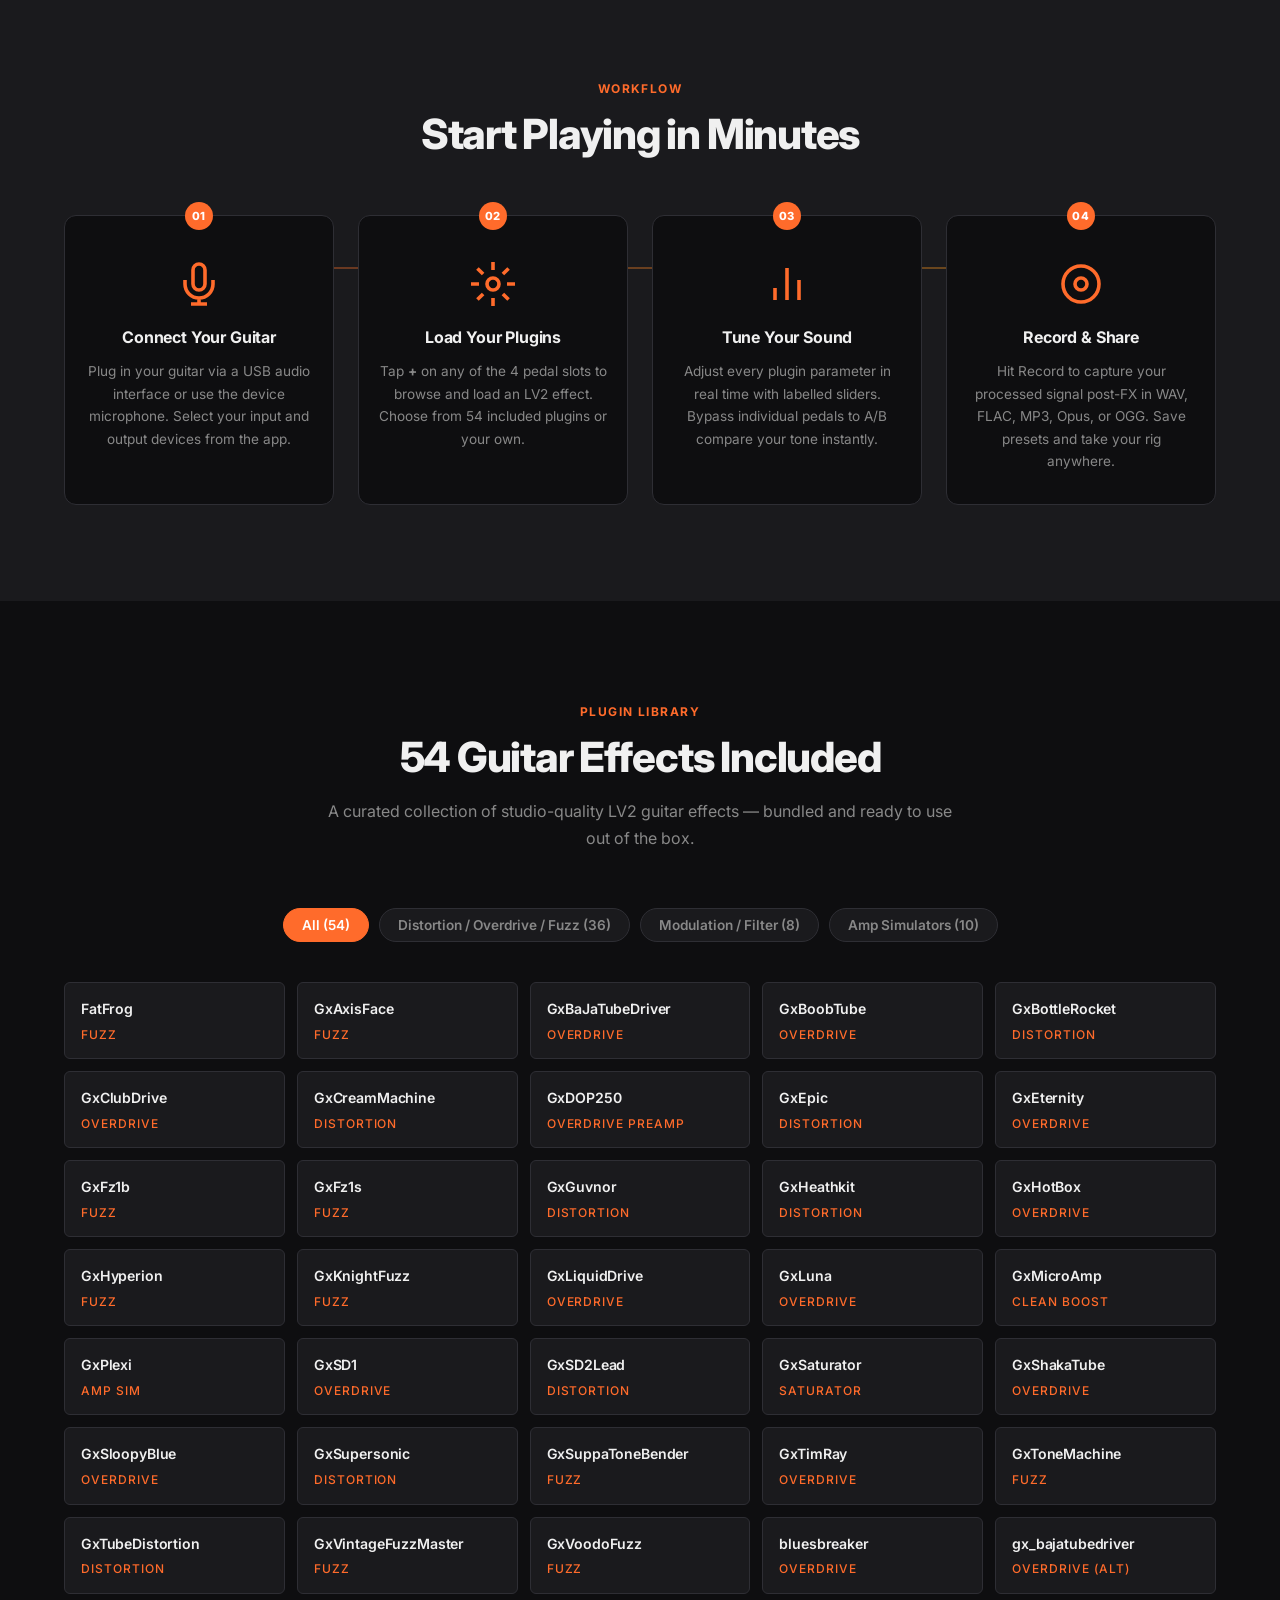
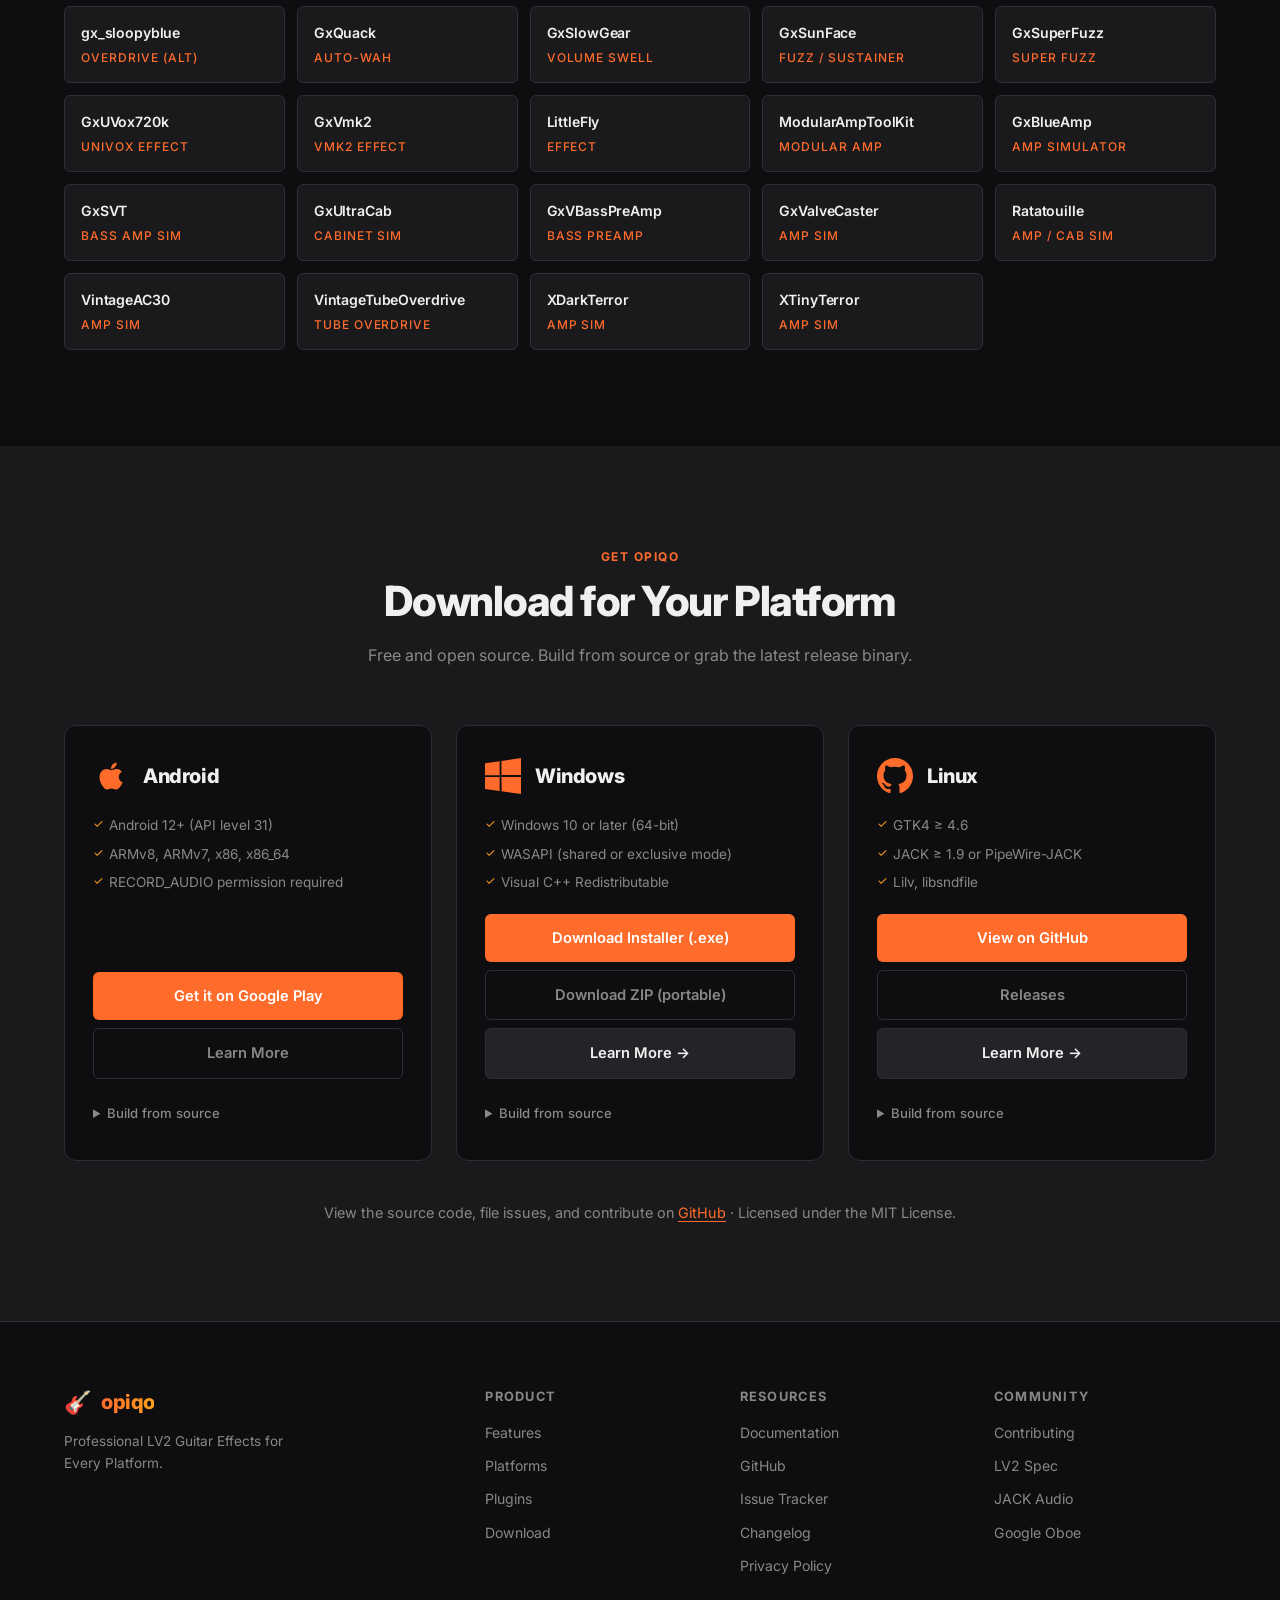
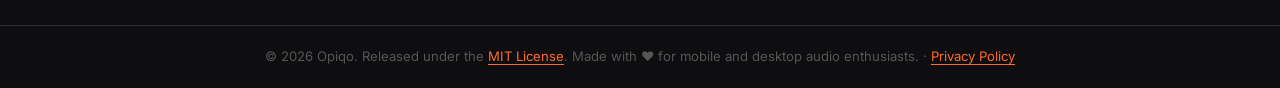
==== commit 1599af0f: "Update Windows download links and add "Learn More" buttons in the landing page" ====
--- a/index.html
+++ b/index.html
@@ -49,7 +49,7 @@
               <svg class="btn__icon" aria-hidden="true" viewBox="0 0 24 24" fill="currentColor"><path d="M17.05 20.28c-.98.95-2.05.8-3.08.35-1.09-.46-2.09-.48-3.24 0-1.44.62-2.2.44-3.06-.35C2.79 15.25 3.51 7.7 9.05 7.4c1.38.07 2.33.74 3.13.8 1.19-.24 2.33-.93 3.6-.84 1.53.12 2.68.72 3.44 1.84-3.13 1.87-2.38 5.98.48 7.13-.57 1.39-1.32 2.76-2.65 3.95zM12.03 7.25c-.15-2.23 1.66-4.07 3.74-4.25.29 2.58-2.34 4.5-3.74 4.25z"/></svg>
               Android
             </a>
-            <a href="#download" class="btn btn--secondary">
+            <a href="windows/index.html" class="btn btn--secondary">
               <svg class="btn__icon" aria-hidden="true" viewBox="0 0 24 24" fill="currentColor"><path d="M0 3.449L9.75 2.1v9.451H0m10.949-9.602L24 0v11.4H10.949M0 12.6h9.75v9.451L0 20.699M10.949 12.6H24V24l-12.9-1.801"/></svg>
               Windows
             </a>
@@ -205,6 +205,9 @@
                 </ul>
                 <div class="tab-panel__reqs">
                   <strong>Requirements:</strong> Windows 10+ · MinGW or MSVC · CMake 3.22+
+                </div>
+                <div style="margin-top: 1rem;">
+                  <a href="windows/index.html" class="btn btn--secondary" style="font-size: .85rem; padding: .45rem 1rem;">Learn More →</a>
                 </div>
               </div>
               <div class="tab-panel__screenshot">
@@ -419,6 +422,7 @@
             <div class="download-card__actions">
               <a href="https://github.com/djshaji/opiqo-windows/releases/download/34/opiqo-setup.exe" class="btn btn--primary btn--full">Download Installer (.exe)</a>
               <a href="https://github.com/djshaji/opiqo-windows/releases/download/34/opiqo-x86_64-exe.zip" class="btn btn--ghost btn--full">Download ZIP (portable)</a>
+              <a href="windows/index.html" class="btn btn--secondary btn--full">Learn More →</a>
             </div>
             <div class="download-card__build">
               <details>
@@ -440,8 +444,8 @@
               <li>Lilv, libsndfile</li>
             </ul>
             <div class="download-card__actions">
-              <a href="#download" class="btn btn--primary btn--full">Download AppImage <span class="btn__soon">(coming soon)</span></a>
-              <a href="#download" class="btn btn--ghost btn--full">Flatpak (coming soon)</a>
+              <a href="https://github.com/djshaji/opiqo-linux" class="btn btn--primary btn--full" target="_blank" rel="noopener noreferrer">View on GitHub</a>
+              <a href="https://github.com/djshaji/opiqo-linux/releases" class="btn btn--ghost btn--full" target="_blank" rel="noopener noreferrer">Releases</a>
               <a href="linux/index.html" class="btn btn--secondary btn--full">Learn More →</a>
             </div>
             <div class="download-card__build">
